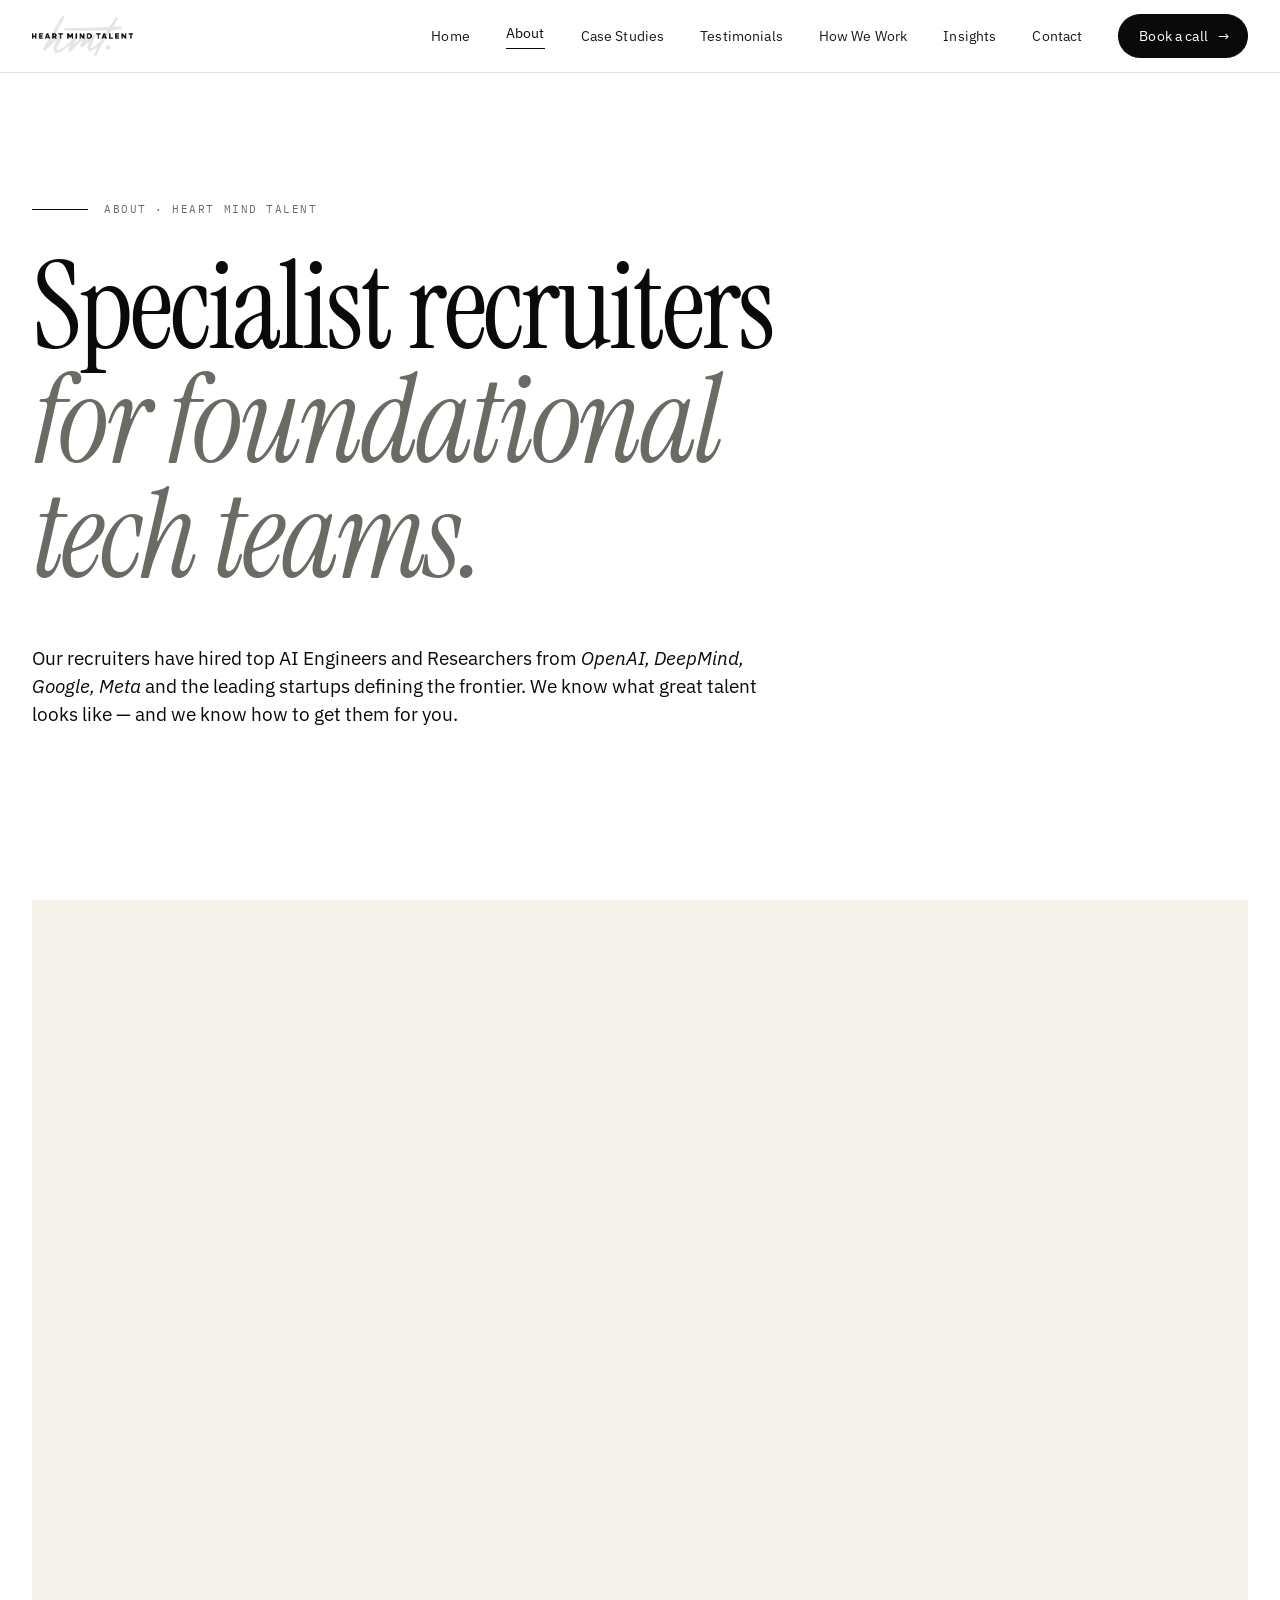
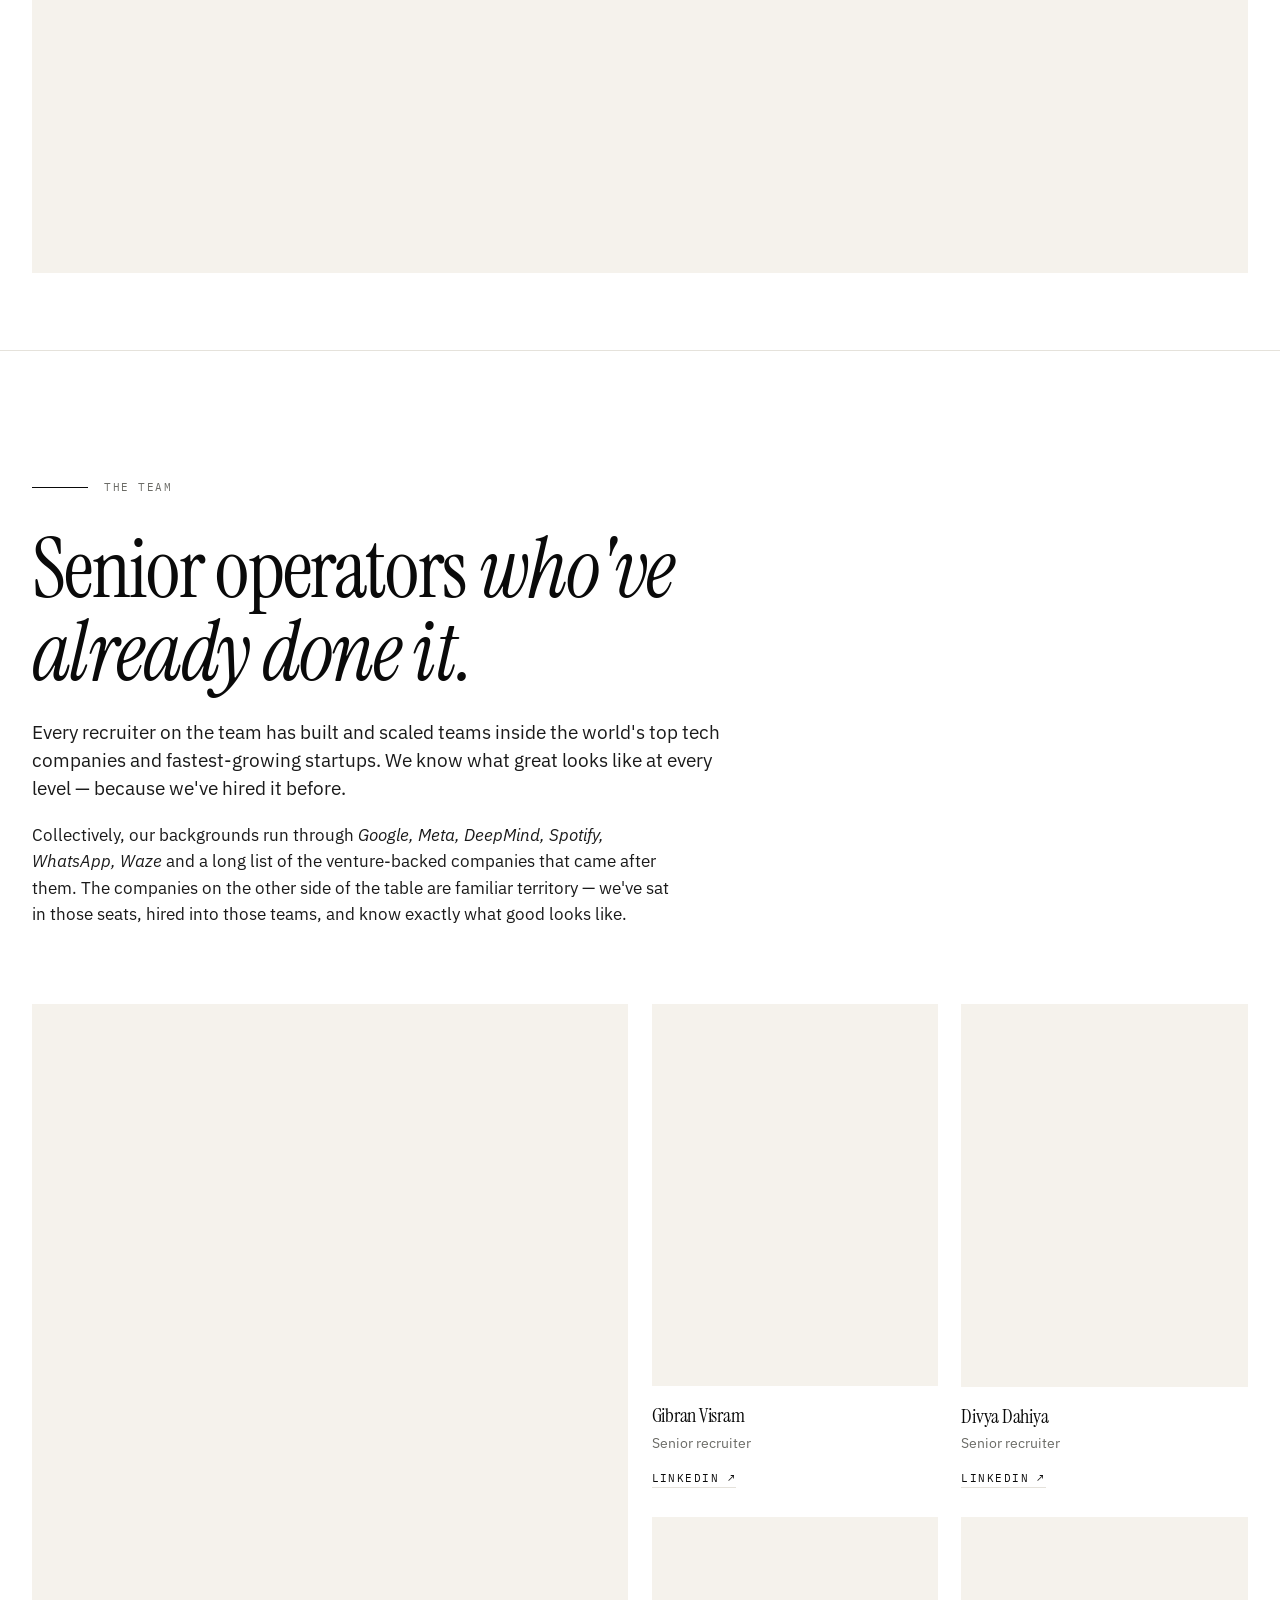
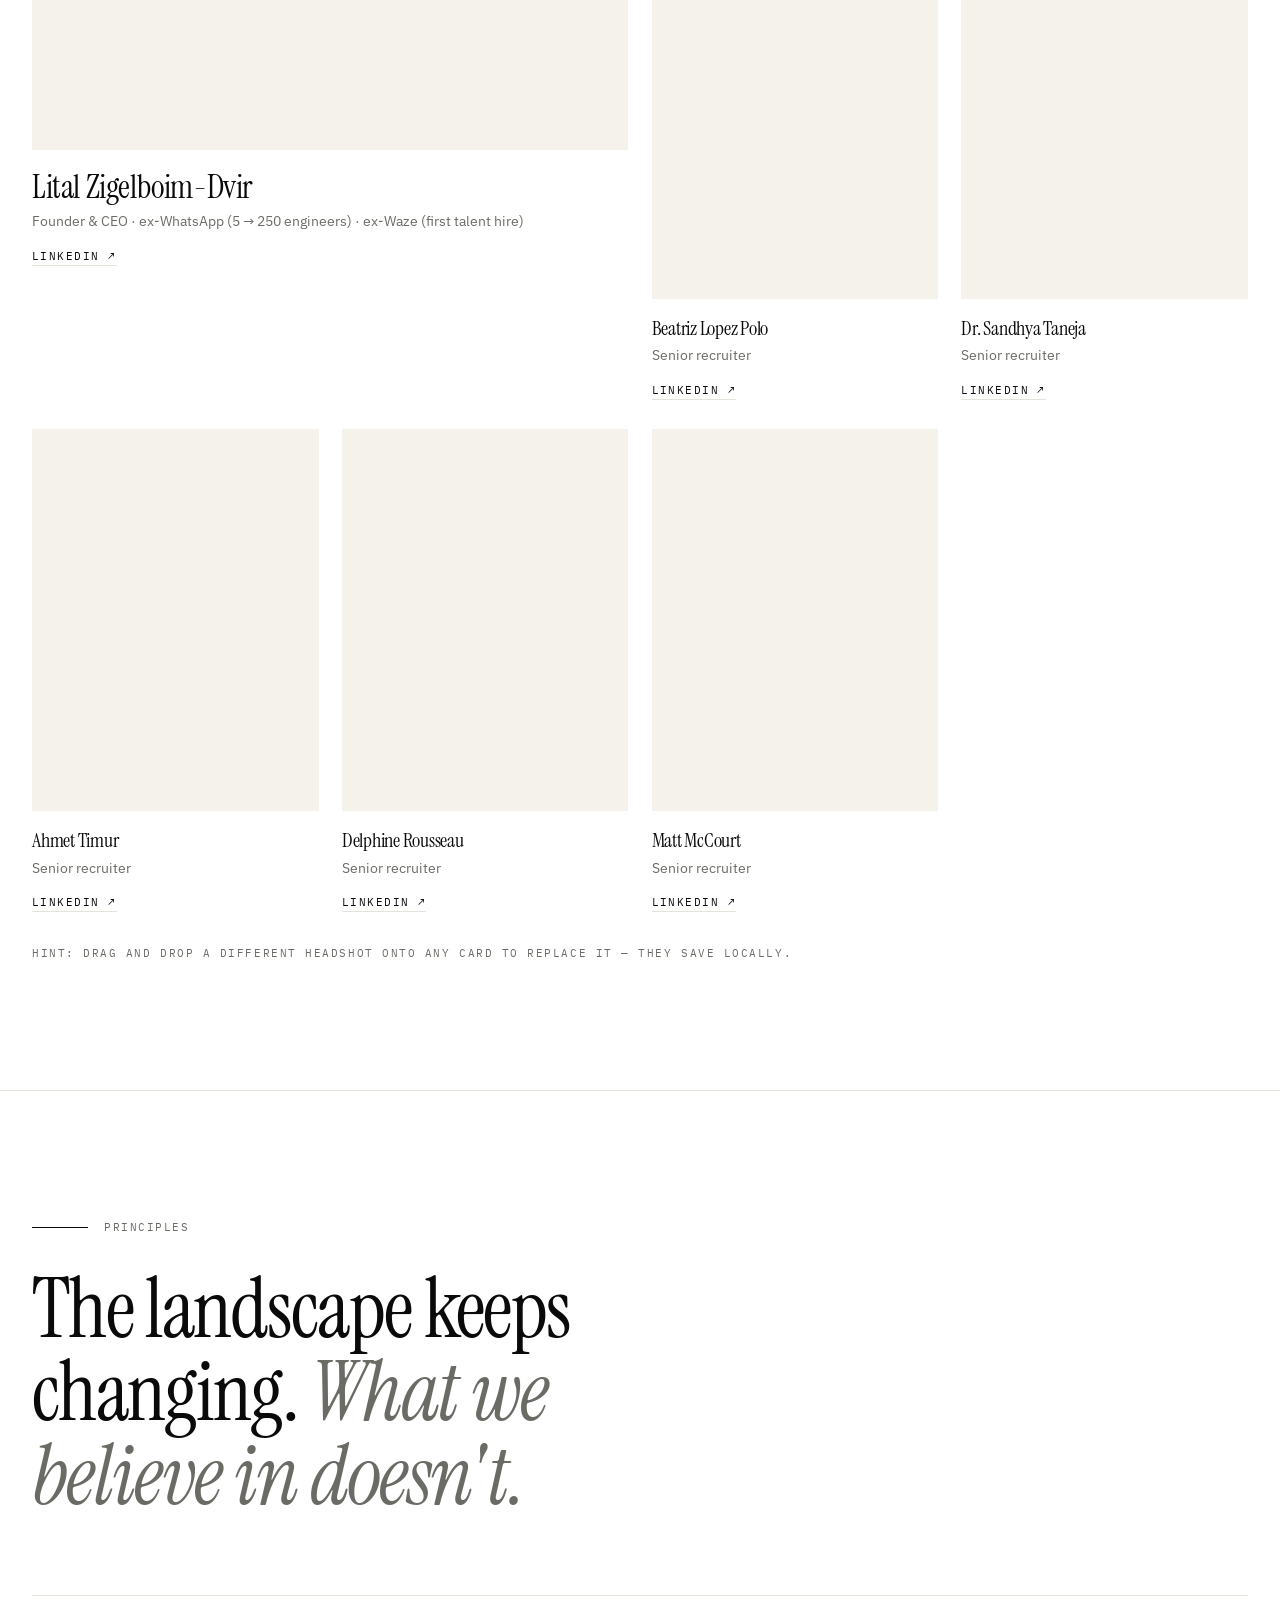
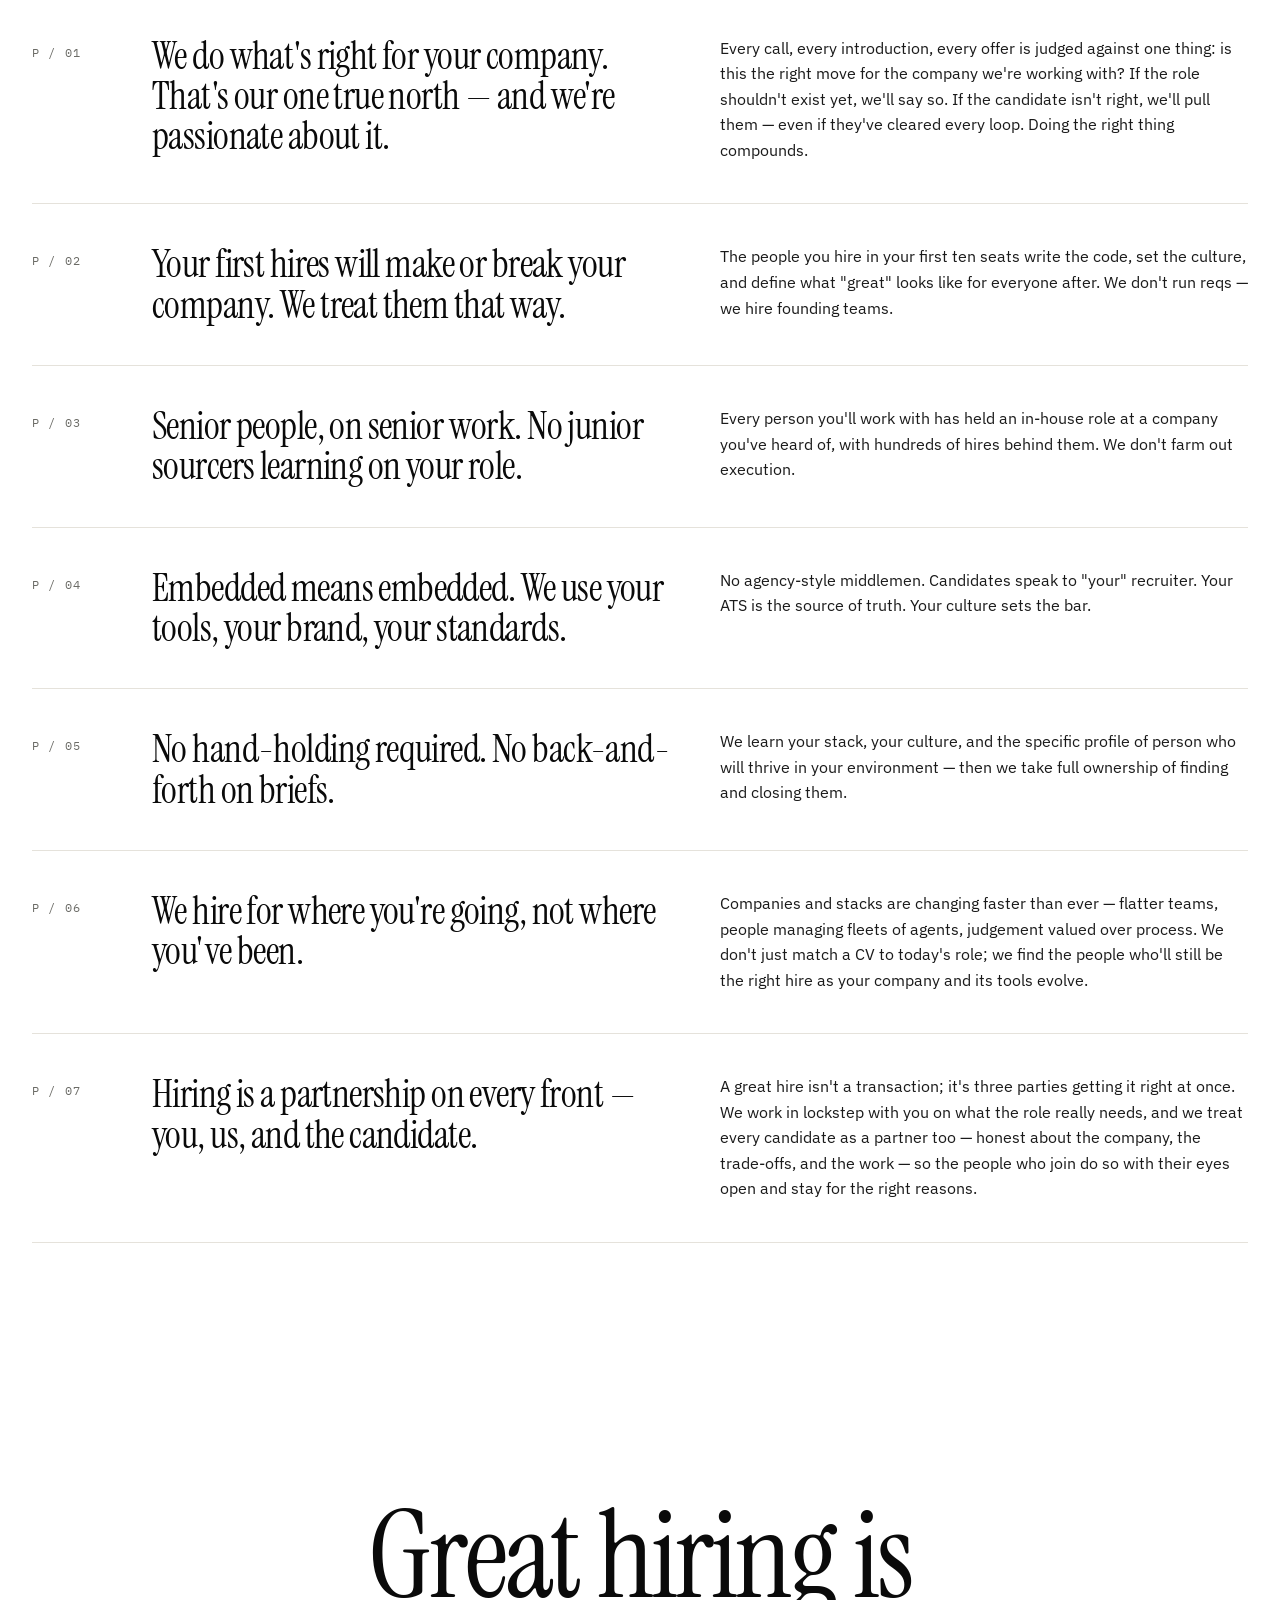
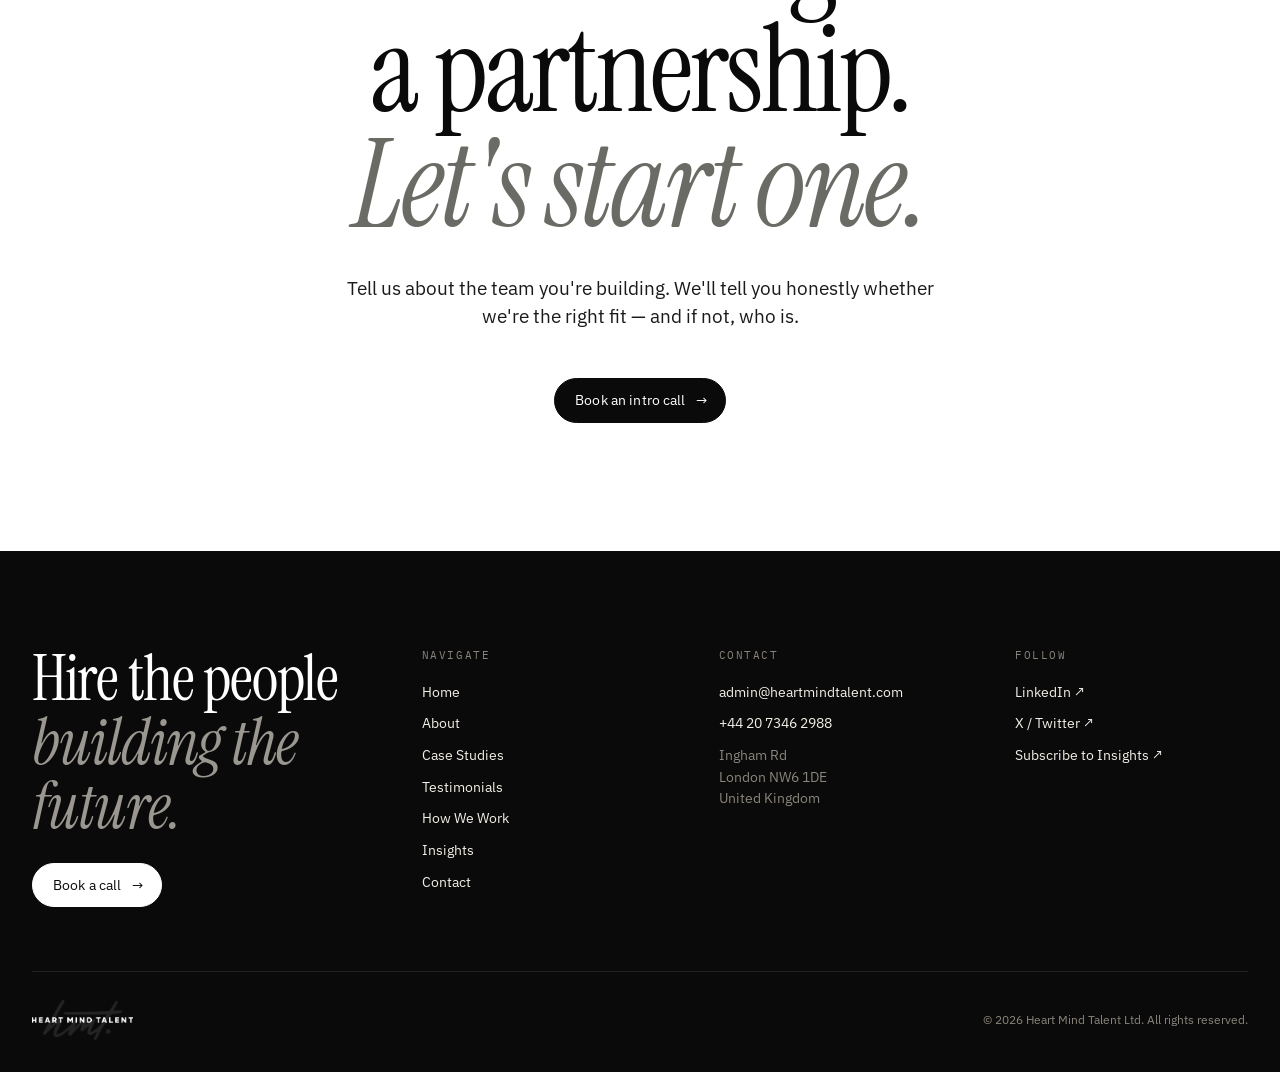
==== about.html @ a1f94ed2 "Add files via upload" ====
<!doctype html>
<html lang="en">
<head>
<meta charset="utf-8" />
<meta name="viewport" content="width=device-width,initial-scale=1" />
<title>About — Heart Mind Talent</title>
<meta name="description" content="Specialist recruiters for foundational tech teams. Led by Lital Zigelboim-Dvir — formerly WhatsApp and Waze." />
<link rel="preconnect" href="https://fonts.googleapis.com">
<link rel="preconnect" href="https://fonts.gstatic.com" crossorigin>
<link href="https://fonts.googleapis.com/css2?family=Instrument+Serif:ital@0;1&family=IBM+Plex+Sans:wght@300;400;500;600&family=IBM+Plex+Mono:wght@400;500&display=swap" rel="stylesheet">
<link rel="stylesheet" href="assets/styles.css" />
<link rel="icon" type="image/jpeg" href="assets/favicon.jpeg" />
<style>
  /* Team grid */
  .team-grid {
    display: grid;
    grid-template-columns: repeat(4, 1fr);
    gap: clamp(20px, 2.2vw, 36px) clamp(18px, 1.8vw, 28px);
  }
  @media (max-width: 980px) { .team-grid { grid-template-columns: repeat(3, 1fr); } }
  @media (max-width: 720px) { .team-grid { grid-template-columns: repeat(2, 1fr); } }

  .team-card { display: flex; flex-direction: column; }
  .team-card .slot {
    aspect-ratio: 3/4;
    width: 100%;
    background: var(--paper);
  }
  .team-card .slot image-slot {
    width: 100%;
    height: 100%;
    display: block;
  }
  .team-card .name {
    font-family: var(--serif);
    font-size: clamp(20px, 1.6vw, 24px);
    line-height: 1.15;
    letter-spacing: -0.012em;
    margin-top: 18px;
  }
  .team-card .role {
    font-size: 13.5px;
    color: var(--muted);
    margin-top: 6px;
    line-height: 1.45;
  }
  .team-card .li {
    margin-top: 10px;
  }
  .team-card .li a {
    font-family: var(--mono);
    font-size: 10.5px;
    letter-spacing: .14em;
    text-transform: uppercase;
    color: var(--ink);
    border-bottom: 1px solid var(--line);
    padding-bottom: 2px;
    transition: border-color .2s;
  }
  .team-card .li a:hover { border-color: var(--ink); }

  /* Founder card variant — spans 2 cols */
  .team-card--founder {
    grid-column: span 2;
    grid-row: span 2;
  }
  .team-card--founder .slot { aspect-ratio: 4/5; }
  .team-card--founder .name {
    font-size: clamp(28px, 2.6vw, 40px);
  }
  @media (max-width: 720px) {
    .team-card--founder { grid-column: span 2; grid-row: auto; }
    .team-card--founder .slot { aspect-ratio: 3/4; }
  }
</style>
</head>
<body>

<div data-header></div>

<main>

  <!-- PAGE HEADER -->
  <section class="section" style="padding-bottom: clamp(48px, 6vw, 80px);">
    <div class="wrap">
      <div class="kicker-row reveal">
        <span class="line"></span>
        <span class="eyebrow">About · Heart Mind Talent</span>
      </div>
      <h1 class="display reveal" style="max-width: 18ch;">
        Specialist recruiters <em>for foundational tech teams.</em>
      </h1>
      <p class="lede reveal" style="margin-top: clamp(32px, 4vw, 56px); max-width: 70ch; color: var(--ink);">
        Our recruiters have hired top AI Engineers and Researchers from <em style="font-style: italic;">OpenAI, DeepMind, Google, Meta</em> and the leading startups defining the frontier. We know what great talent looks like — and we know how to get them for you.
      </p>
    </div>
  </section>

  <!-- BIG TEAM IMAGE -->
  <section class="section-tight">
    <div class="wrap">
      <div class="reveal" style="aspect-ratio: 5/4; background: var(--paper);">
        <image-slot
          id="about-hero"
          shape="rect"
          placeholder="Drag a team photo here (or keep the current one)"
          fit="cover"
          style="width:100%;height:100%;display:block;"
          src="assets/photos/about-hero.jpg"
        ></image-slot>
      </div>
    </div>
  </section>

  <!-- THE TEAM GRID -->
  <section class="section divider">
    <div class="wrap">
      <div class="kicker-row reveal">
        <span class="line"></span>
        <span class="eyebrow">The team</span>
      </div>
      <h2 class="h-xl reveal" style="max-width: 18ch;">
        Senior operators <em>who've already done it.</em>
      </h2>
      <p class="lede reveal" style="margin-top: 24px; max-width: 64ch;">
        Every recruiter on the team has built and scaled teams inside the world's top tech companies and fastest-growing startups. We know what great looks like at every level — because we've hired it before.
      </p>
      <p class="reveal" style="margin-top: 20px; max-width: 64ch; font-size: 17px; line-height: 1.55; color: var(--ink-2);">
        Collectively, our backgrounds run through <em style="font-style: italic;">Google, Meta, DeepMind, Spotify, WhatsApp, Waze</em> and a long list of the venture-backed companies that came after them. The companies on the other side of the table are familiar territory — we've sat in those seats, hired into those teams, and know exactly what good looks like.
      </p>

      <div class="team-grid reveal" style="margin-top: clamp(48px, 6vw, 80px);">

        <!-- Founder, spans 2x2 -->
        <div class="team-card team-card--founder">
          <div class="slot">
            <image-slot
              id="t-lital"
              shape="rect"
              placeholder="Drop Lital's portrait"
              fit="cover"
              src="assets/photos/lital.jpg"
            ></image-slot>
          </div>
          <div class="name">Lital Zigelboim-Dvir</div>
          <div class="role">Founder &amp; CEO · ex-WhatsApp (5 → 250 engineers) · ex-Waze (first talent hire)</div>
          <div class="li"><a href="https://www.linkedin.com/in/lital-zigelboim-dvir-4a80ab5/" target="_blank" rel="noopener">LinkedIn ↗</a></div>
        </div>

        <div class="team-card">
          <div class="slot"><image-slot id="t-gibran" shape="rect" placeholder="Drop Gibran's portrait" fit="cover" src="assets/photos/gibran.jpg"></image-slot></div>
          <div class="name">Gibran Visram</div>
          <div class="role">Senior recruiter</div>
          <div class="li"><a href="https://www.linkedin.com/in/gibran-visram/" target="_blank" rel="noopener">LinkedIn ↗</a></div>
        </div>

        <div class="team-card">
          <div class="slot"><image-slot id="t-divya" shape="rect" placeholder="Drop Divya's portrait" fit="cover" src="assets/photos/divya.jpg"></image-slot></div>
          <div class="name">Divya Dahiya</div>
          <div class="role">Senior recruiter</div>
          <div class="li"><a href="https://www.linkedin.com/in/divya-dahiya-61b0b153/" target="_blank" rel="noopener">LinkedIn ↗</a></div>
        </div>

        <div class="team-card">
          <div class="slot"><image-slot id="t-beatriz" shape="rect" placeholder="Drop Beatriz's portrait" fit="cover" src="assets/photos/beatriz.jpg"></image-slot></div>
          <div class="name">Beatriz Lopez Polo</div>
          <div class="role">Senior recruiter</div>
          <div class="li"><a href="https://www.linkedin.com/in/beatrizlpolo/" target="_blank" rel="noopener">LinkedIn ↗</a></div>
        </div>

        <div class="team-card">
          <div class="slot"><image-slot id="t-sandhya" shape="rect" placeholder="Drop Sandhya's portrait" fit="cover" src="assets/photos/sandhya.jpg"></image-slot></div>
          <div class="name">Dr. Sandhya Taneja</div>
          <div class="role">Senior recruiter</div>
          <div class="li"><a href="https://www.linkedin.com/in/dr-sandhya-taneja-7b751755/" target="_blank" rel="noopener">LinkedIn ↗</a></div>
        </div>

        <div class="team-card">
          <div class="slot"><image-slot id="t-ahmet" shape="rect" placeholder="Drop Ahmet's portrait" fit="cover" src="assets/photos/ahmet.jpg"></image-slot></div>
          <div class="name">Ahmet Timur</div>
          <div class="role">Senior recruiter</div>
          <div class="li"><a href="https://www.linkedin.com/in/ahmet-timur/" target="_blank" rel="noopener">LinkedIn ↗</a></div>
        </div>

        <div class="team-card">
          <div class="slot"><image-slot id="t-delphine" shape="rect" placeholder="Drop Delphine's portrait" fit="cover" src="assets/photos/delphine.jpg"></image-slot></div>
          <div class="name">Delphine Rousseau</div>
          <div class="role">Senior recruiter</div>
          <div class="li"><a href="https://www.linkedin.com/in/delphinerousseau/" target="_blank" rel="noopener">LinkedIn ↗</a></div>
        </div>

        <div class="team-card">
          <div class="slot"><image-slot id="t-matt" shape="rect" placeholder="Drop Matt's portrait" fit="cover" src="assets/photos/matt.jpg"></image-slot></div>
          <div class="name">Matt McCourt</div>
          <div class="role">Senior recruiter</div>
          <div class="li"><a href="https://www.linkedin.com/in/mark-mccourt-20232968/" target="_blank" rel="noopener">LinkedIn ↗</a></div>
        </div>

      </div>

      <div class="mono reveal" style="font-size:11px;letter-spacing:.14em;text-transform:uppercase;color:var(--muted);margin-top:32px;">
        Hint: drag and drop a different headshot onto any card to replace it — they save locally.
      </div>
    </div>
  </section>

  <!-- PRINCIPLES -->
  <section class="section divider">
    <div class="wrap">
      <div class="kicker-row reveal">
        <span class="line"></span>
        <span class="eyebrow">Principles</span>
      </div>
      <h2 class="h-xl reveal" style="max-width: 18ch;">
        The landscape keeps changing. <em style="color: var(--muted);">What we believe in doesn't.</em>
      </h2>

      <div style="margin-top: clamp(48px, 6vw, 96px);">
        <div class="step reveal">
          <div class="step__num">P / 01</div>
          <div class="step__title">We do what's right for your company. That's our one true north — and we're passionate about it.</div>
          <div class="step__body">Every call, every introduction, every offer is judged against one thing: is this the right move for the company we're working with? If the role shouldn't exist yet, we'll say so. If the candidate isn't right, we'll pull them — even if they've cleared every loop. Doing the right thing compounds.</div>
        </div>
        <div class="step reveal">
          <div class="step__num">P / 02</div>
          <div class="step__title">Your first hires will make or break your company. We treat them that way.</div>
          <div class="step__body">The people you hire in your first ten seats write the code, set the culture, and define what "great" looks like for everyone after. We don't run reqs — we hire founding teams.</div>
        </div>
        <div class="step reveal">
          <div class="step__num">P / 03</div>
          <div class="step__title">Senior people, on senior work. No junior sourcers learning on your role.</div>
          <div class="step__body">Every person you'll work with has held an in-house role at a company you've heard of, with hundreds of hires behind them. We don't farm out execution.</div>
        </div>
        <div class="step reveal">
          <div class="step__num">P / 04</div>
          <div class="step__title">Embedded means embedded. We use your tools, your brand, your standards.</div>
          <div class="step__body">No agency-style middlemen. Candidates speak to "your" recruiter. Your ATS is the source of truth. Your culture sets the bar.</div>
        </div>
        <div class="step reveal">
          <div class="step__num">P / 05</div>
          <div class="step__title">No hand-holding required. No back-and-forth on briefs.</div>
          <div class="step__body">We learn your stack, your culture, and the specific profile of person who will thrive in your environment — then we take full ownership of finding and closing them.</div>
        </div>
        <div class="step reveal">
          <div class="step__num">P / 06</div>
          <div class="step__title">We hire for where you're going, not where you've been.</div>
          <div class="step__body">Companies and stacks are changing faster than ever — flatter teams, people managing fleets of agents, judgement valued over process. We don't just match a CV to today's role; we find the people who'll still be the right hire as your company and its tools evolve.</div>
        </div>
        <div class="step reveal">
          <div class="step__num">P / 07</div>
          <div class="step__title">Hiring is a partnership on every front — you, us, and the candidate.</div>
          <div class="step__body">A great hire isn't a transaction; it's three parties getting it right at once. We work in lockstep with you on what the role really needs, and we treat every candidate as a partner too — honest about the company, the trade-offs, and the work — so the people who join do so with their eyes open and stay for the right reasons.</div>
        </div>
      </div>
    </div>
  </section>

  <!-- CTA -->
  <section class="section">
    <div class="wrap reveal" style="text-align: center;">
      <h2 class="display" style="max-width: 18ch; margin: 0 auto;">
        Great hiring is a partnership. <em>Let's start one.</em>
      </h2>
      <p class="lede" style="margin: 32px auto 0; max-width: 56ch;">
        Tell us about the team you're building. We'll tell you honestly whether we're the right fit — and if not, who is.
      </p>
      <div style="margin-top: 48px; display:flex; gap: 16px; justify-content: center; flex-wrap: wrap;">
        <a href="contact.html#book" class="cta">Book an intro call <span class="cta__arrow">→</span></a>
      </div>
    </div>
  </section>

</main>

<div data-footer></div>
<script src="assets/image-slot.js"></script>
<script src="assets/partials.js"></script>
</body>
</html>
---- assets/styles.css ----
/* Heart Mind Talent — global styles */

:root {
  --ink: #0a0a0a;
  --ink-2: #1a1a1a;
  --muted: #6b6b66;
  --muted-2: #9a9a93;
  --line: #e5e2db;
  --line-soft: #efece6;
  --paper: #f5f2ec;
  --paper-2: #eeeae1;
  --bg: #ffffff;
  --accent: #0a0a0a;
  --serif: "Instrument Serif", "Times New Roman", Georgia, serif;
  --sans: "IBM Plex Sans", -apple-system, BlinkMacSystemFont, "Helvetica Neue", Helvetica, Arial, sans-serif;
  --mono: "IBM Plex Mono", ui-monospace, "SF Mono", Menlo, monospace;
}

* { box-sizing: border-box; }

html, body {
  margin: 0;
  padding: 0;
  background: var(--bg);
  color: var(--ink);
  font-family: var(--sans);
  font-size: 16px;
  line-height: 1.55;
  -webkit-font-smoothing: antialiased;
  -moz-osx-font-smoothing: grayscale;
  text-rendering: optimizeLegibility;
}

img { display: block; max-width: 100%; height: auto; }
a { color: inherit; text-decoration: none; }
button { font-family: inherit; cursor: pointer; }

/* Type scale */
.eyebrow {
  font-family: var(--mono);
  font-size: 11px;
  font-weight: 400;
  letter-spacing: 0.14em;
  text-transform: uppercase;
  color: var(--muted);
}

.eyebrow .dot {
  display: inline-block;
  width: 5px;
  height: 5px;
  background: var(--ink);
  border-radius: 50%;
  vertical-align: middle;
  margin: -3px 10px 0 0;
}

h1, h2, h3, h4 {
  font-family: var(--serif);
  font-weight: 400;
  letter-spacing: -0.015em;
  margin: 0;
  text-wrap: balance;
}

.display {
  font-family: var(--serif);
  font-size: clamp(56px, 9.5vw, 168px);
  line-height: 0.94;
  letter-spacing: -0.025em;
  font-weight: 400;
}
.display em { font-style: italic; color: var(--muted); }

.h-xl { font-size: clamp(44px, 6.5vw, 96px); line-height: 1.0; letter-spacing: -0.02em; }
.h-lg { font-size: clamp(36px, 4.6vw, 64px); line-height: 1.05; letter-spacing: -0.018em; }
.h-md { font-size: clamp(28px, 3.2vw, 44px); line-height: 1.1; letter-spacing: -0.015em; }
.h-sm { font-size: clamp(22px, 2.2vw, 30px); line-height: 1.2; letter-spacing: -0.01em; }

.lede {
  font-family: var(--sans);
  font-size: clamp(18px, 1.5vw, 22px);
  line-height: 1.45;
  color: var(--ink-2);
  max-width: 62ch;
  text-wrap: pretty;
}

p { text-wrap: pretty; }

/* Layout */
.wrap {
  max-width: 1440px;
  margin: 0 auto;
  padding: 0 32px;
}
@media (max-width: 720px) {
  .wrap { padding: 0 20px; }
}

.section { padding: clamp(72px, 10vw, 160px) 0; }
.section-tight { padding: clamp(48px, 6vw, 96px) 0; }

.divider { border-top: 1px solid var(--line); }

/* Header */
.site-header {
  position: sticky;
  top: 0;
  z-index: 50;
  background: rgba(255,255,255,0.85);
  backdrop-filter: saturate(150%) blur(12px);
  -webkit-backdrop-filter: saturate(150%) blur(12px);
  border-bottom: 1px solid var(--line);
}
.site-header__inner {
  display: flex;
  align-items: center;
  justify-content: space-between;
  height: 72px;
}
.logo {
  display: inline-flex;
  align-items: baseline;
  gap: 6px;
  font-family: var(--sans);
  font-weight: 500;
  letter-spacing: 0.12em;
  font-size: 13px;
  text-transform: uppercase;
  color: var(--ink);
}
.logo .dot {
  display: inline-block;
  width: 5px; height: 5px;
  background: var(--ink);
  border-radius: 50%;
  transform: translateY(-2px);
}
.logo .script {
  font-family: var(--serif);
  font-style: italic;
  font-weight: 400;
  font-size: 22px;
  letter-spacing: -0.02em;
  text-transform: lowercase;
  color: var(--ink);
  margin-left: 4px;
  line-height: 1;
}

.nav { display: flex; align-items: center; gap: 36px; }
.nav a {
  font-size: 13.5px;
  color: var(--ink-2);
  letter-spacing: 0.01em;
  white-space: nowrap;
  transition: color .2s;
}
.nav a:hover { color: var(--muted); }
.nav a.active { color: var(--ink); border-bottom: 1px solid var(--ink); padding-bottom: 4px; }
.nav a.cta { color: #fff; border-bottom: none; }
.nav a.cta:hover { color: #fff; }

.cta {
  display: inline-flex;
  align-items: center;
  gap: 10px;
  padding: 11px 18px 11px 20px;
  background: var(--ink);
  color: #fff;
  border-radius: 999px;
  font-size: 13.5px;
  letter-spacing: 0.01em;
  border: 1px solid var(--ink);
  transition: background .2s, transform .2s;
}
.cta:hover { background: #2a2a2a; transform: translateY(-1px); }
.cta__arrow { display: inline-block; transition: transform .2s; }
.cta:hover .cta__arrow { transform: translate(3px, 0); }

.cta-ghost {
  display: inline-flex; align-items: center; gap: 10px;
  padding: 11px 18px;
  border: 1px solid var(--ink);
  border-radius: 999px;
  font-size: 13.5px;
  background: transparent;
  color: var(--ink);
  transition: background .2s, color .2s;
}
.cta-ghost:hover { background: var(--ink); color: #fff; }

.nav-toggle { display: none; }

@media (max-width: 1040px) {
  .nav a:not(.cta):not(.cta-ghost) { display: none; }
  .nav { gap: 12px; }
}

/* Footer */
.site-footer {
  background: var(--ink);
  color: #ddd9cf;
  padding: 96px 0 32px;
}
.site-footer a { color: #f2efe7; }
.site-footer a:hover { color: #fff; }
.site-footer__top {
  display: grid;
  grid-template-columns: 1.4fr 1fr 1fr 1fr;
  gap: 64px;
  padding-bottom: 64px;
  border-bottom: 1px solid #222;
}
.site-footer__big {
  font-family: var(--serif);
  font-size: clamp(40px, 5vw, 72px);
  line-height: 1.0;
  color: #fff;
  letter-spacing: -0.02em;
  margin-bottom: 24px;
}
.site-footer__big em { font-style: italic; color: #9a9690; }
.footer-col h5 {
  font-family: var(--mono);
  text-transform: uppercase;
  font-size: 11px;
  letter-spacing: 0.14em;
  color: #8a857b;
  font-weight: 400;
  margin: 0 0 18px;
}
.footer-col ul { list-style: none; padding: 0; margin: 0; }
.footer-col li { margin-bottom: 10px; font-size: 14px; }
.site-footer__bottom {
  display: flex;
  justify-content: space-between;
  align-items: center;
  padding-top: 28px;
  font-size: 12px;
  color: #8a857b;
}
.site-footer__bottom .logo, .site-footer__bottom .logo .script { color: #fff; }

@media (max-width: 900px) {
  .site-footer__top { grid-template-columns: 1fr 1fr; gap: 40px; }
}
@media (max-width: 560px) {
  .site-footer__top { grid-template-columns: 1fr; }
  .site-footer__bottom { flex-direction: column; gap: 16px; align-items: flex-start; }
}

/* Common bits */
.kicker-row {
  display: flex;
  align-items: center;
  gap: 16px;
  margin-bottom: 32px;
}
.kicker-row .line {
  flex: 0 0 56px;
  height: 1px;
  background: var(--ink);
}

.two-col {
  display: grid;
  grid-template-columns: 1fr 1fr;
  gap: clamp(40px, 6vw, 96px);
  align-items: start;
}
@media (max-width: 820px) {
  .two-col { grid-template-columns: 1fr; gap: 40px; }
}

.stat {
  border-top: 1px solid var(--line);
  padding-top: 20px;
}
.stat__num {
  font-family: var(--serif);
  font-size: clamp(52px, 6vw, 88px);
  line-height: 1;
  letter-spacing: -0.025em;
}
.stat__num em { font-style: italic; color: var(--muted); }
.stat__label {
  font-size: 14px;
  color: var(--muted);
  margin-top: 12px;
  max-width: 32ch;
}

/* Photo treatments */
.photo {
  position: relative;
  overflow: hidden;
  background: var(--paper);
}
.photo img {
  width: 100%; height: 100%;
  object-fit: cover;
  display: block;
}
.photo--portrait { aspect-ratio: 3/4; }
.photo--landscape { aspect-ratio: 16/10; }
.photo--square { aspect-ratio: 1/1; }
.photo--tall { aspect-ratio: 3/5; }

/* Mark / logo block */
.logo-link {
  display: inline-flex;
  align-items: center;
  line-height: 0;
}
.logo-img {
  height: 40px;
  width: auto;
  display: block;
}
.logo-img--inverted {
  filter: invert(1) brightness(1.6);
}
.logo-img--xl { height: 56px; }
.logo-img--xxl { height: 80px; }

/* Square script mark — white background drops out via blend mode */
.hmt-mark {
  width: 88px;
  height: 88px;
  display: block;
  mix-blend-mode: multiply;
}
.hmt-mark--sm { width: 56px; height: 56px; }
.hmt-mark--lg { width: 120px; height: 120px; }

.markblock {
  display: inline-flex;
  flex-direction: column;
  align-items: center;
  line-height: 1;
}
.markblock__top {
  font-family: var(--sans);
  font-weight: 500;
  letter-spacing: 0.22em;
  font-size: 11px;
  text-transform: uppercase;
}
.markblock__script {
  font-family: var(--serif);
  font-style: italic;
  font-size: 28px;
  margin-top: 2px;
  letter-spacing: -0.02em;
}

/* Inline link with arrow */
.ilink {
  display: inline-flex;
  align-items: center;
  gap: 8px;
  font-size: 14px;
  color: var(--ink);
  border-bottom: 1px solid var(--ink);
  padding-bottom: 3px;
  transition: gap .2s;
}
.ilink:hover { gap: 14px; }

.scroll-hint {
  font-family: var(--mono);
  font-size: 10.5px;
  letter-spacing: 0.18em;
  text-transform: uppercase;
  color: var(--muted);
}

/* Marquee (logos) */
.marquee {
  overflow: hidden;
  position: relative;
}
.marquee__track {
  display: flex;
  gap: 80px;
  white-space: nowrap;
  animation: marquee 50s linear infinite;
  width: max-content;
}
.marquee__item {
  font-family: var(--serif);
  font-style: italic;
  font-size: clamp(40px, 5vw, 72px);
  color: var(--muted);
  letter-spacing: -0.02em;
}
.marquee__item .sep {
  font-family: var(--sans);
  font-style: normal;
  margin-left: 80px;
  color: var(--muted-2);
}
@keyframes marquee {
  0% { transform: translateX(0); }
  100% { transform: translateX(-50%); }
}

/* Cards (case studies preview) */
.case-card {
  display: block;
  padding: 32px 0 36px;
  border-top: 1px solid var(--line);
  transition: padding .25s;
  position: relative;
}
.case-card:hover { padding-left: 12px; }
.case-card__row {
  display: grid;
  grid-template-columns: 80px 1fr 1fr auto;
  gap: 40px;
  align-items: baseline;
}
.case-card__num {
  font-family: var(--mono);
  font-size: 12px;
  color: var(--muted);
  letter-spacing: 0.08em;
}
.case-card__name {
  font-family: var(--serif);
  font-size: clamp(28px, 3vw, 44px);
  line-height: 1.05;
  letter-spacing: -0.015em;
}
.case-card__name em { font-style: italic; color: var(--muted); }
.case-card__meta {
  font-size: 14px;
  color: var(--muted);
  line-height: 1.5;
}
.case-card__arrow {
  font-family: var(--serif);
  font-size: 32px;
  color: var(--ink);
  transition: transform .25s;
}
.case-card:hover .case-card__arrow { transform: translate(8px, -2px) rotate(-15deg); }
@media (max-width: 820px) {
  .case-card__row { grid-template-columns: 50px 1fr auto; }
  .case-card__meta { display: none; }
}

/* VC grid (homepage VC partners) */
.vc-grid {
  display: grid;
  grid-template-columns: repeat(4, 1fr);
}
.vc-cell {
  display: flex;
  flex-direction: column;
  justify-content: space-between;
  gap: 24px;
  min-height: clamp(140px, 14vw, 220px);
  padding: clamp(24px, 2.4vw, 36px) clamp(20px, 2vw, 32px);
  border-bottom: 1px solid var(--line);
  border-right: 1px solid var(--line);
  transition: background .2s ease;
}
.vc-cell:nth-child(3n) { border-right: 1px solid var(--line); }
.vc-cell:nth-child(4n) { border-right: none; }
.vc-cell:hover { background: rgba(10,10,10,0.03); }
.vc-name {
  font-family: var(--serif);
  font-size: clamp(26px, 2.8vw, 40px);
  line-height: 1.05;
  letter-spacing: -0.015em;
  color: var(--ink);
}
.vc-meta {
  font-family: var(--mono);
  font-size: 11px;
  letter-spacing: 0.14em;
  text-transform: uppercase;
  color: var(--muted);
}
@media (max-width: 820px) {
  .vc-grid { grid-template-columns: 1fr 1fr; }
  .vc-cell:nth-child(3n) { border-right: 1px solid var(--line); }
  .vc-cell:nth-child(4n) { border-right: none; }
  .vc-cell:nth-child(2n) { border-right: none; }
}
@media (max-width: 520px) {
  .vc-grid { grid-template-columns: 1fr; }
  .vc-cell { border-right: none !important; }
}

/* Geography / reach grid (homepage) */
.geo-grid {
  display: grid;
  grid-template-columns: repeat(3, 1fr);
  margin-top: clamp(56px, 7vw, 96px);
  border-top: 1px solid var(--ink);
}
.geo-cell {
  display: flex;
  flex-direction: column;
  gap: 18px;
  padding: clamp(28px, 3vw, 44px) clamp(20px, 2.2vw, 32px) clamp(32px, 3.4vw, 48px);
  border-right: 1px solid var(--line);
}
.geo-cell:last-child { border-right: none; }
.geo-cell__tag {
  font-family: var(--mono);
  font-size: 11px;
  letter-spacing: 0.14em;
  text-transform: uppercase;
  color: var(--muted);
}
.geo-cell__name {
  font-family: var(--serif);
  font-size: clamp(34px, 3.6vw, 56px);
  line-height: 1.0;
  letter-spacing: -0.018em;
  margin: 0;
}
.geo-cell__body {
  font-size: 15.5px;
  line-height: 1.65;
  color: var(--ink-2);
  margin: 0;
}
.geo-cell__meta {
  font-family: var(--mono);
  font-size: 10.5px;
  letter-spacing: 0.14em;
  text-transform: uppercase;
  color: var(--muted);
  margin-top: auto;
  padding-top: 12px;
  border-top: 1px solid var(--line);
}
@media (max-width: 900px) {
  .geo-grid { grid-template-columns: 1fr; }
  .geo-cell { border-right: none; border-bottom: 1px solid var(--line); }
  .geo-cell:last-child { border-bottom: none; }
}

/* How-we-work — Stage cards */
.stage-grid {
  display: grid;
  grid-template-columns: repeat(3, 1fr);
  gap: 0;
  margin-top: clamp(48px, 6vw, 96px);
  border-top: 1px solid var(--ink);
}
.stage-card {
  display: flex;
  flex-direction: column;
  gap: 20px;
  padding: clamp(28px, 3vw, 44px) clamp(20px, 2.2vw, 32px) clamp(36px, 4vw, 56px);
  border-right: 1px solid var(--line);
}
.stage-card:last-child { border-right: none; }
.stage-card__num {
  font-family: var(--mono);
  font-size: 11px;
  letter-spacing: 0.14em;
  text-transform: uppercase;
  color: var(--muted);
}
.stage-card__who h3 em { font-style: italic; color: var(--muted); }
.stage-card__body {
  font-size: 16px;
  line-height: 1.65;
  color: var(--ink-2);
  margin: 0;
}
.stage-card__list {
  list-style: none;
  padding: 0;
  margin: auto 0 0;
  font-family: var(--mono);
  font-size: 12px;
  letter-spacing: 0.06em;
  color: var(--muted);
}
.stage-card__list li {
  padding: 10px 0;
  border-top: 1px solid var(--line);
}
.stage-card__list li:last-child { border-bottom: 1px solid var(--line); }
@media (max-width: 900px) {
  .stage-grid { grid-template-columns: 1fr; }
  .stage-card { border-right: none; border-bottom: 1px solid var(--line); }
  .stage-card:last-child { border-bottom: none; }
}

/* How-we-work — Headline metric strip */
.metric-strip {
  display: grid;
  grid-template-columns: repeat(3, 1fr);
  gap: 0;
  margin-top: clamp(48px, 6vw, 80px);
  border-top: 1px solid var(--ink);
  border-bottom: 1px solid var(--ink);
}
.metric-strip__col {
  padding: clamp(24px, 2.6vw, 36px) clamp(20px, 2vw, 32px);
  border-right: 1px solid var(--line);
  display: flex;
  flex-direction: column;
  gap: 24px;
}
.metric-strip__col:last-child { border-right: none; }
.metric-strip__col--us {
  background: var(--ink);
  color: #fff;
}
.metric-strip__head {
  font-family: var(--mono);
  font-size: 11px;
  letter-spacing: 0.14em;
  text-transform: uppercase;
  color: var(--muted);
}
.metric-strip__col--us .metric-strip__head { color: var(--muted-2); }
.metric-strip__metrics {
  display: grid;
  grid-template-columns: 1fr 1fr;
  gap: 24px;
}
.metric-strip__metrics > div { display: flex; flex-direction: column; gap: 6px; }
.metric-strip__label {
  font-family: var(--mono);
  font-size: 10.5px;
  letter-spacing: 0.14em;
  text-transform: uppercase;
  color: var(--muted);
}
.metric-strip__col--us .metric-strip__label { color: var(--muted-2); }
.metric-strip__val {
  font-family: var(--serif);
  font-size: clamp(22px, 2.4vw, 34px);
  line-height: 1.05;
  letter-spacing: -0.012em;
}
.metric-strip__val--bad { color: var(--muted); font-style: italic; }
.metric-strip__val--meh { color: var(--muted); font-style: italic; }
.metric-strip__val--good { color: #fff; }
@media (max-width: 820px) {
  .metric-strip { grid-template-columns: 1fr; }
  .metric-strip__col { border-right: none; border-bottom: 1px solid var(--line); }
  .metric-strip__col:last-child { border-bottom: none; }
}

/* How-we-work — Detailed comparison columns */
.compare-grid {
  display: grid;
  grid-template-columns: repeat(3, 1fr);
  gap: 0;
  margin-top: clamp(48px, 6vw, 72px);
  border-top: 1px solid var(--line);
}
.compare-col {
  padding: clamp(28px, 3vw, 44px) clamp(20px, 2.2vw, 32px) clamp(36px, 4vw, 56px);
  border-right: 1px solid var(--line);
}
.compare-col:last-child { border-right: none; }
.compare-col__tag {
  font-size: 11px;
  letter-spacing: 0.14em;
  text-transform: uppercase;
  color: var(--muted);
  margin-bottom: 18px;
}
.compare-col__title {
  font-family: var(--serif);
  font-size: clamp(36px, 4vw, 56px);
  line-height: 1.0;
  letter-spacing: -0.018em;
  margin: 0;
}
.compare-col__title em { font-style: italic; color: var(--muted); }
.compare-col__sub {
  font-family: var(--mono);
  font-size: 11px;
  letter-spacing: 0.14em;
  text-transform: uppercase;
  color: var(--muted);
  margin: 12px 0 0;
}
.compare-col__h {
  font-family: var(--mono);
  font-size: 11px;
  font-weight: 400;
  letter-spacing: 0.14em;
  text-transform: uppercase;
  color: var(--ink);
  margin: 32px 0 10px;
}
.compare-col p {
  font-size: 15px;
  line-height: 1.65;
  color: var(--ink-2);
  margin: 0;
}
.compare-col--us {
  background: var(--ink);
  color: #fff;
}
.compare-col--us .compare-col__tag { color: var(--muted-2); }
.compare-col--us .compare-col__title { color: #fff; }
.compare-col--us .compare-col__title em { color: var(--muted-2); }
.compare-col--us .compare-col__sub { color: var(--muted-2); }
.compare-col--us .compare-col__h { color: #fff; }
.compare-col--us p { color: #d4d4cf; }
.compare-col--us strong { color: #fff; }
@media (max-width: 900px) {
  .compare-grid { grid-template-columns: 1fr; }
  .compare-col { border-right: none; border-bottom: 1px solid var(--line); }
  .compare-col:last-child { border-bottom: none; }
}

/* Quote */
.pullquote {
  font-family: var(--serif);
  font-size: clamp(28px, 3.6vw, 52px);
  line-height: 1.15;
  letter-spacing: -0.018em;
  font-weight: 400;
}
.pullquote em { font-style: italic; color: var(--muted); }
.pullquote::before { content: "“"; color: var(--muted); margin-right: 4px; }
.pullquote::after { content: "”"; color: var(--muted); margin-left: 2px; }

.cite {
  font-family: var(--mono);
  font-size: 11px;
  letter-spacing: 0.14em;
  text-transform: uppercase;
  color: var(--muted);
  margin-top: 28px;
}

/* Process / how-we-work step */
.step {
  display: grid;
  grid-template-columns: 80px 1fr 1fr;
  gap: 40px;
  padding: 40px 0;
  border-top: 1px solid var(--line);
}
.step:last-child { border-bottom: 1px solid var(--line); }
.step__num {
  font-family: var(--mono);
  font-size: 12px;
  color: var(--muted);
  letter-spacing: 0.1em;
  padding-top: 8px;
}
.step__title {
  font-family: var(--serif);
  font-size: clamp(28px, 3vw, 42px);
  line-height: 1.05;
  letter-spacing: -0.015em;
}
.step__body { color: var(--ink-2); font-size: 15.5px; line-height: 1.65; }
@media (max-width: 820px) {
  .step { grid-template-columns: 1fr; gap: 16px; padding: 32px 0; }
}

/* Forms */
.form-row { display: grid; grid-template-columns: 1fr 1fr; gap: 24px; }
@media (max-width: 720px) { .form-row { grid-template-columns: 1fr; } }
.field { display: flex; flex-direction: column; gap: 8px; }
.field label {
  font-family: var(--mono);
  font-size: 11px;
  letter-spacing: 0.14em;
  text-transform: uppercase;
  color: var(--muted);
}
.field input, .field textarea, .field select {
  font: inherit;
  background: transparent;
  border: none;
  border-bottom: 1px solid var(--line);
  padding: 8px 0 12px;
  color: var(--ink);
  outline: none;
  font-size: 16px;
  transition: border-color .2s;
}
.field input:focus, .field textarea:focus, .field select:focus { border-color: var(--ink); }
.field textarea { min-height: 120px; resize: vertical; }

/* Utility */
.center { text-align: center; }
.muted { color: var(--muted); }
.mono { font-family: var(--mono); }
.italic { font-style: italic; }

/* Animations */
@media (prefers-reduced-motion: no-preference) {
  .reveal { opacity: 0; transform: translateY(20px); transition: opacity .9s ease, transform .9s ease; }
  .reveal.in { opacity: 1; transform: none; }
}
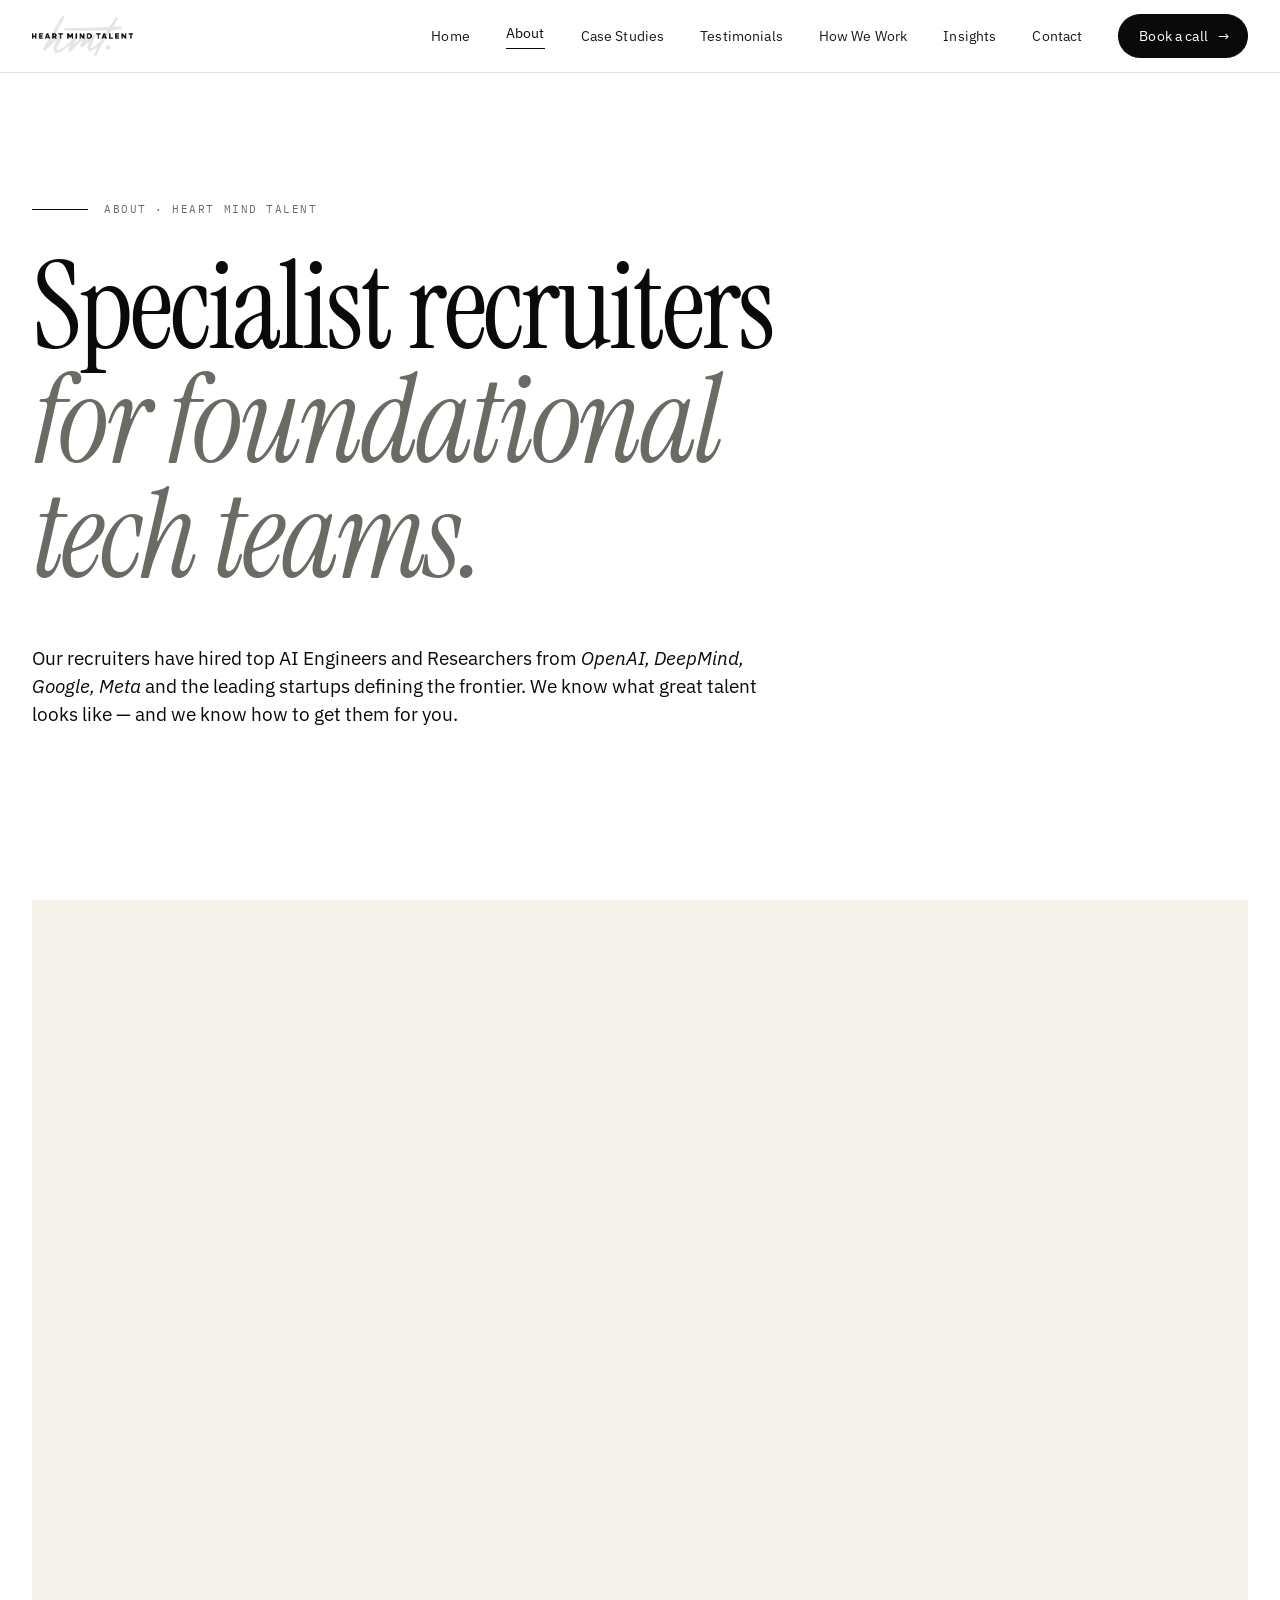
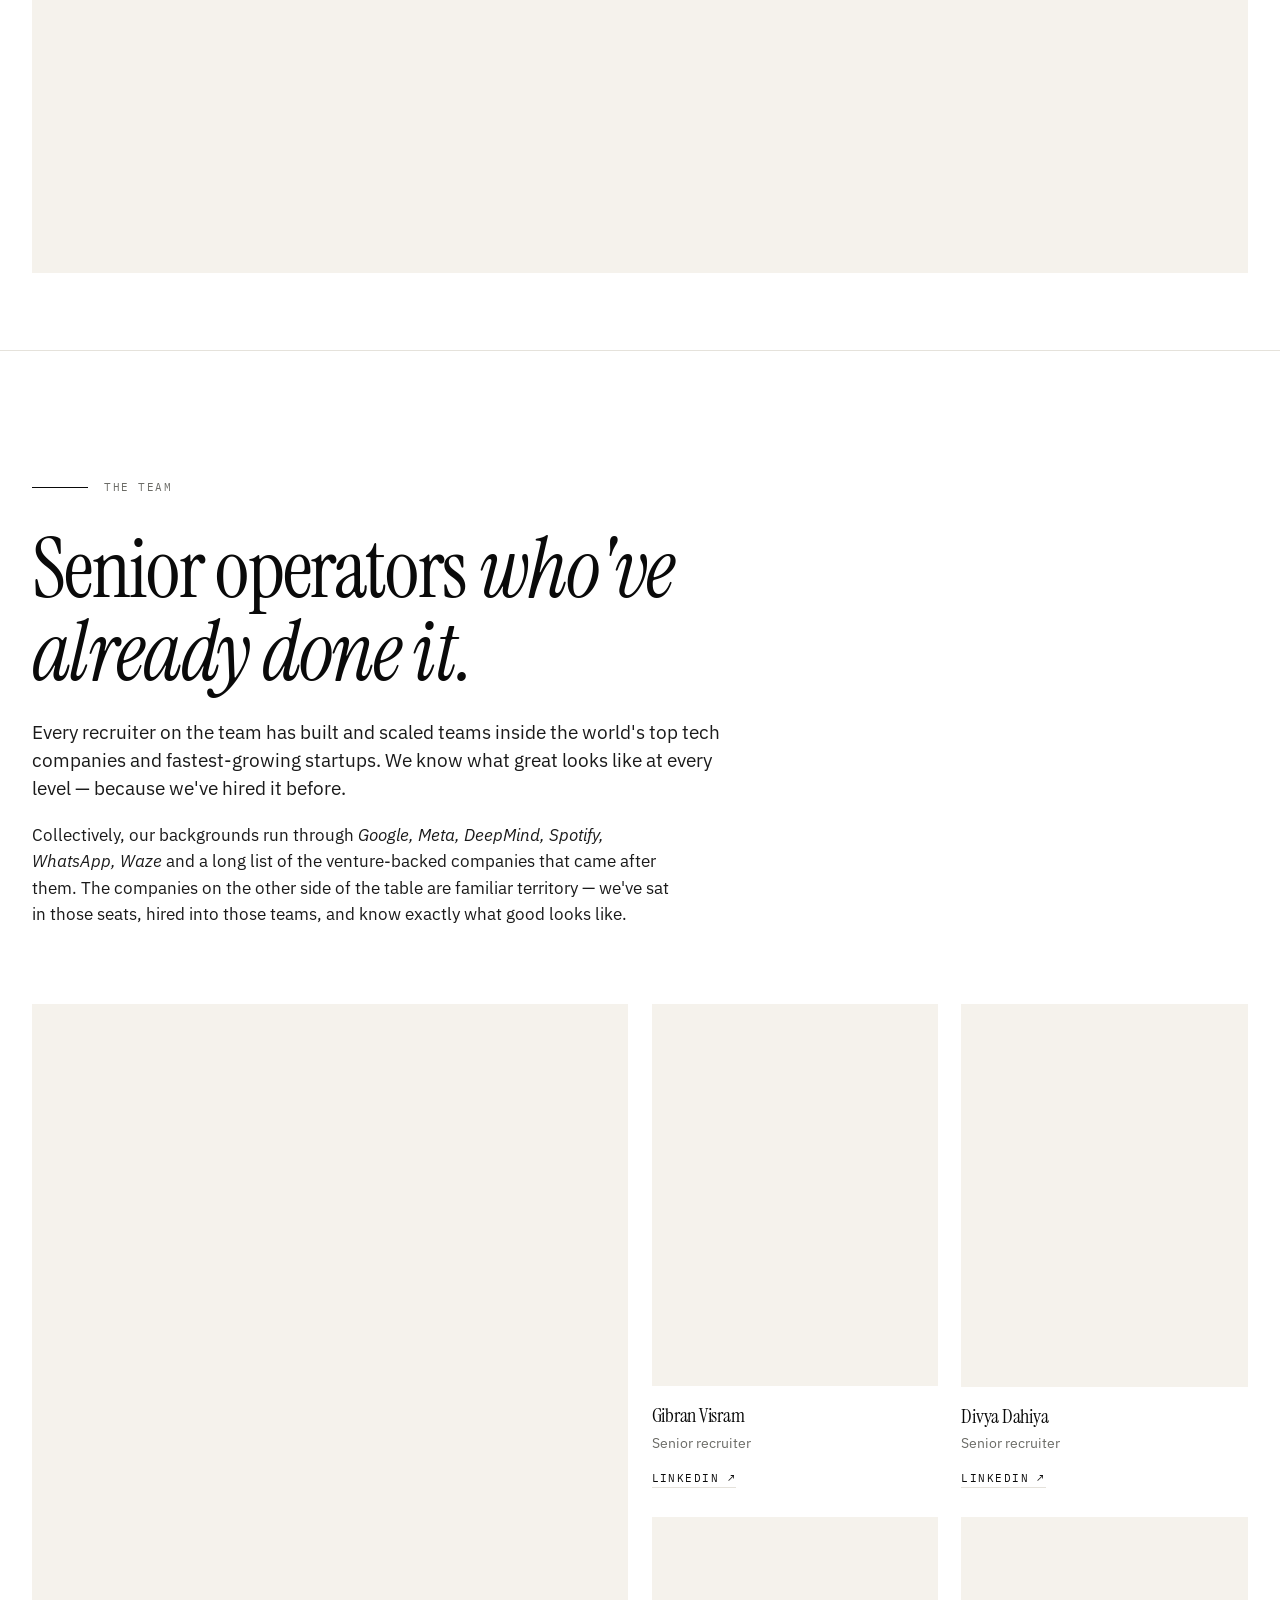
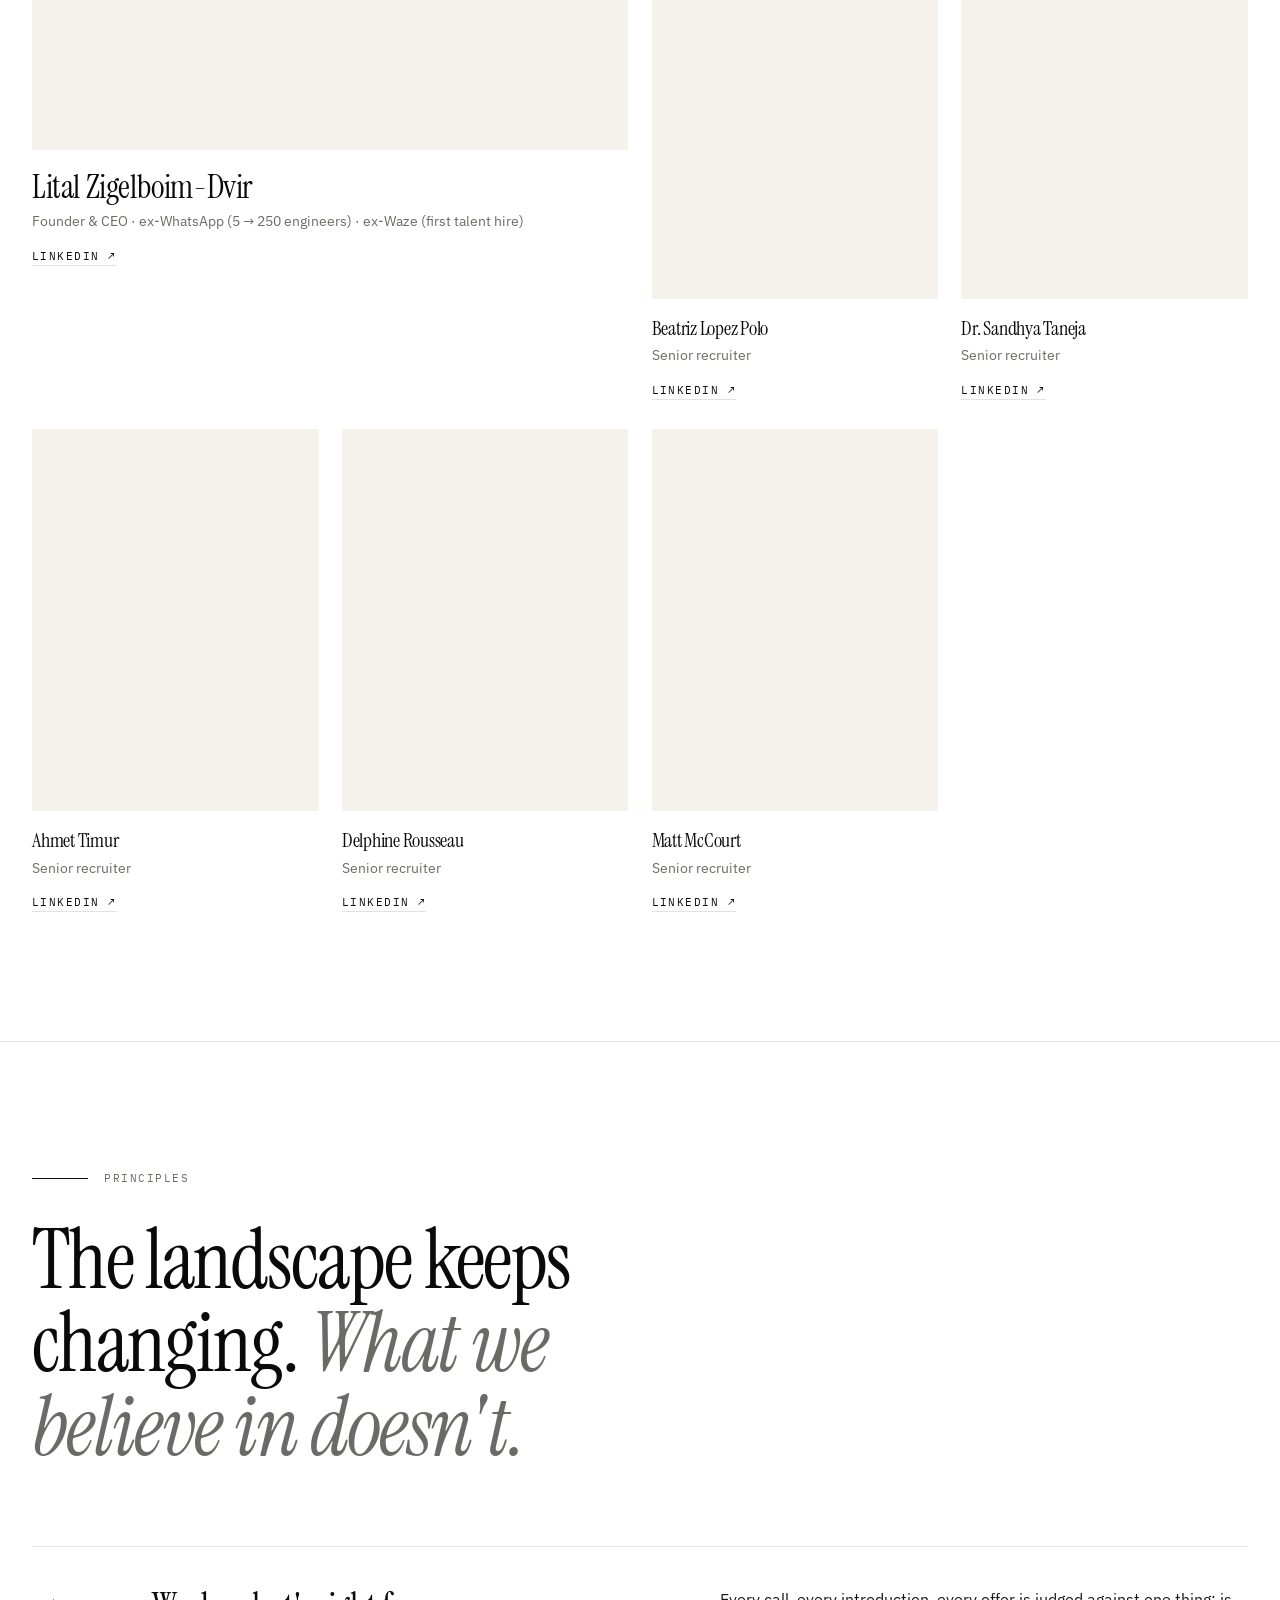
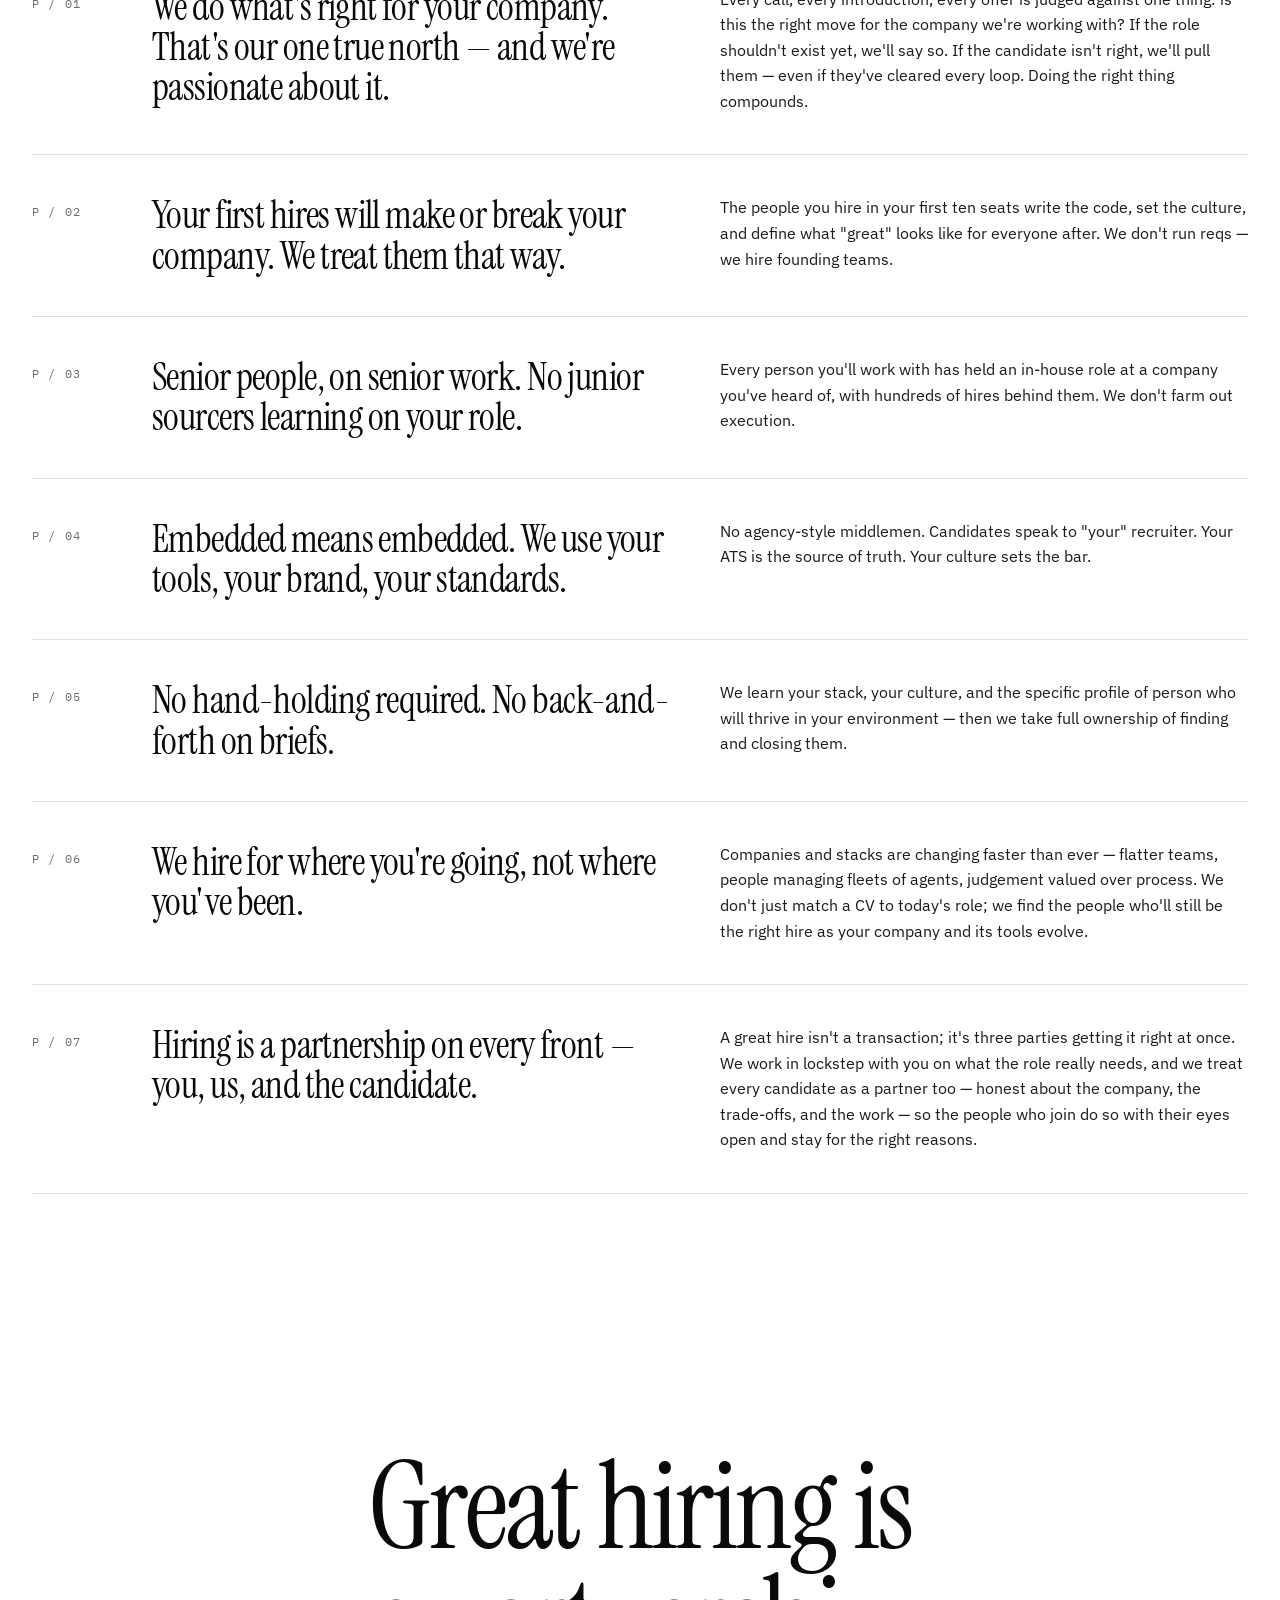
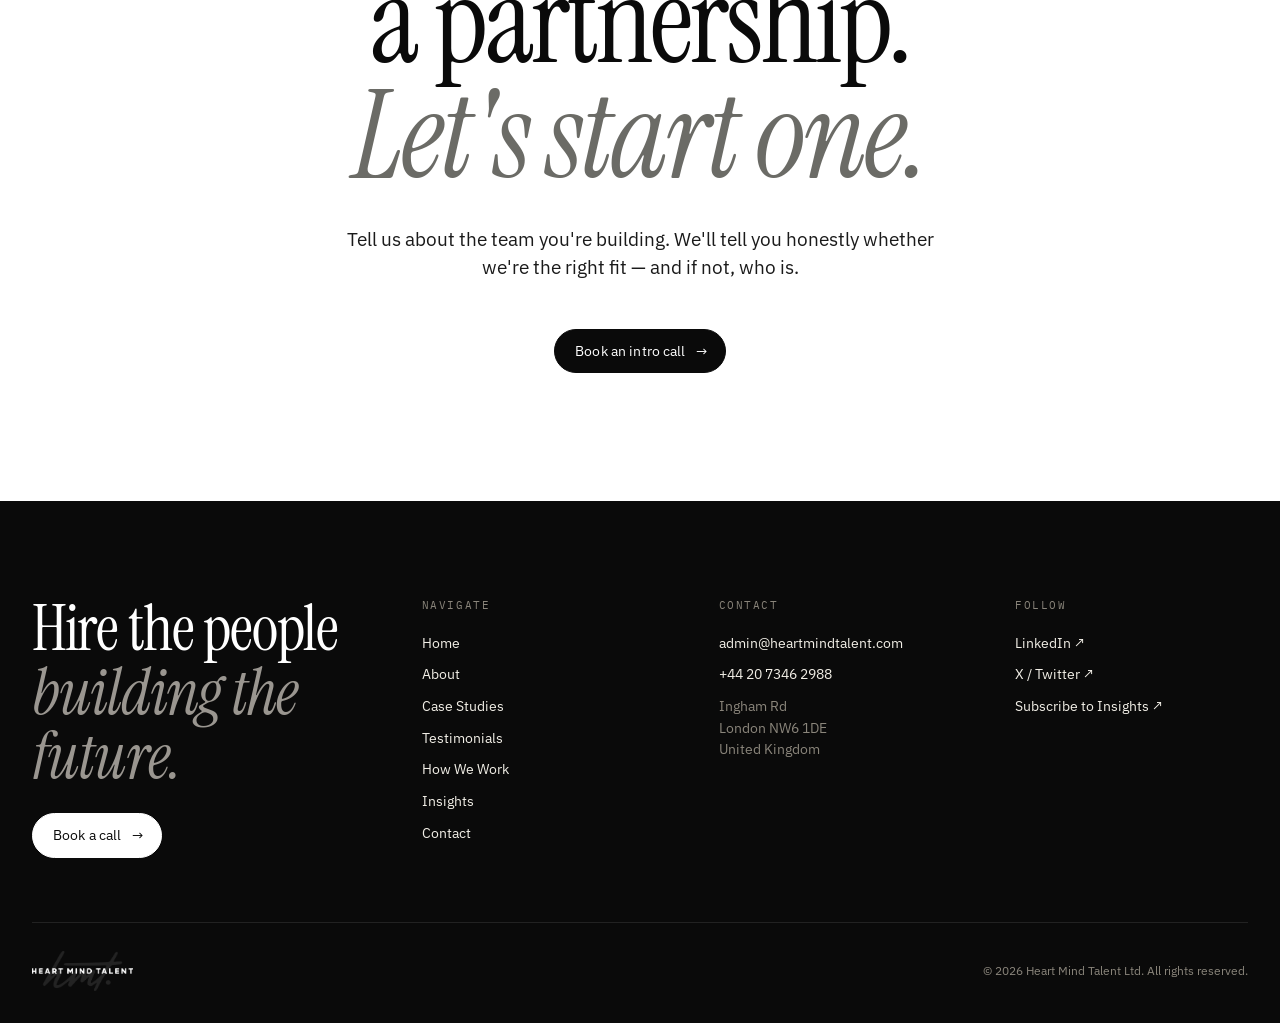
==== commit 0f699412: "changes to photos" ====
--- a/about.html
+++ b/about.html
@@ -197,10 +197,6 @@
         </div>
 
       </div>
-
-      <div class="mono reveal" style="font-size:11px;letter-spacing:.14em;text-transform:uppercase;color:var(--muted);margin-top:32px;">
-        Hint: drag and drop a different headshot onto any card to replace it — they save locally.
-      </div>
     </div>
   </section>
 
--- a/assets/styles.css
+++ b/assets/styles.css
@@ -191,11 +191,64 @@
 }
 .cta-ghost:hover { background: var(--ink); color: #fff; }
 
-.nav-toggle { display: none; }
+.nav-toggle {
+  display: none;
+  flex-direction: column;
+  justify-content: center;
+  gap: 5px;
+  width: 44px;
+  height: 44px;
+  margin-right: -10px;
+  padding: 10px;
+  background: none;
+  border: none;
+  cursor: pointer;
+  position: relative;
+  z-index: 60;
+}
+.nav-toggle span {
+  display: block;
+  width: 24px;
+  height: 2px;
+  background: var(--ink);
+  border-radius: 2px;
+  transition: transform .3s ease, opacity .2s ease;
+}
+.nav-toggle.open span:nth-child(1) { transform: translateY(7px) rotate(45deg); }
+.nav-toggle.open span:nth-child(2) { opacity: 0; }
+.nav-toggle.open span:nth-child(3) { transform: translateY(-7px) rotate(-45deg); }
+
+.mobile-menu {
+  position: fixed;
+  inset: 0;
+  z-index: 45;
+  background: #fff;
+  padding: calc(72px + 32px) 24px 40px;
+  display: flex;
+  flex-direction: column;
+  opacity: 0;
+  visibility: hidden;
+  transform: translateY(-12px);
+  transition: opacity .3s ease, transform .3s ease, visibility .3s;
+  overflow-y: auto;
+}
+.mobile-menu.open { opacity: 1; visibility: visible; transform: none; }
+.mobile-menu__nav { display: flex; flex-direction: column; }
+.mobile-menu__nav a:not(.cta) {
+  font-family: var(--serif);
+  font-size: clamp(28px, 8vw, 38px);
+  letter-spacing: -0.02em;
+  line-height: 1.1;
+  color: var(--ink);
+  padding: 16px 0;
+  border-bottom: 1px solid var(--line-soft);
+}
+.mobile-menu__nav a.active { font-style: italic; color: var(--muted); }
+.mobile-menu__nav .cta { margin-top: 32px; align-self: flex-start; font-size: 16px; padding: 14px 24px; }
 
 @media (max-width: 1040px) {
-  .nav a:not(.cta):not(.cta-ghost) { display: none; }
-  .nav { gap: 12px; }
+  .nav { display: none; }
+  .nav-toggle { display: flex; }
 }
 
 /* Footer */
@@ -807,3 +860,42 @@
   .reveal { opacity: 0; transform: translateY(20px); transition: opacity .9s ease, transform .9s ease; }
   .reveal.in { opacity: 1; transform: none; }
 }
+
+/* ──────────────────────────────────────────────────────────────
+   Mobile responsiveness for INLINE grids
+   Several layouts set grid-template-columns inline (so external CSS
+   media queries can't reach them). These overrides stack / reflow
+   those inline grids on smaller screens. Class-based grids elsewhere
+   already collapse via their own media queries.
+   ────────────────────────────────────────────────────────────── */
+@media (max-width: 860px) {
+  /* Asymmetric & two-column inline grids → single column */
+  [style*="grid-template-columns: 1fr 1fr"],
+  [style*="grid-template-columns: 1.1fr"],
+  [style*="grid-template-columns: 1.05fr"],
+  [style*="grid-template-columns: minmax"] {
+    grid-template-columns: 1fr !important;
+    gap: clamp(28px, 6vw, 44px) !important;
+    align-items: start !important;
+  }
+  /* Hero CTA buttons left-align once the row stacks */
+  .hero__row [style*="flex-end"] { justify-content: flex-start !important; }
+  /* Stat / service rows → two-up on tablets & large phones */
+  [style*="grid-template-columns: repeat(4"],
+  [style*="grid-template-columns: repeat(3"] {
+    grid-template-columns: 1fr 1fr !important;
+    gap: clamp(24px, 5vw, 40px) !important;
+  }
+}
+@media (max-width: 520px) {
+  /* Single column on small phones for readability */
+  [style*="grid-template-columns: repeat(4"],
+  [style*="grid-template-columns: repeat(3"] {
+    grid-template-columns: 1fr !important;
+  }
+  /* Ease the hero headline so long words never overflow */
+  .display { font-size: clamp(44px, 13.5vw, 72px); }
+  .h-xl { font-size: clamp(38px, 10vw, 64px); }
+  /* Comfortable side gutters */
+  .wrap { padding: 0 18px; }
+}
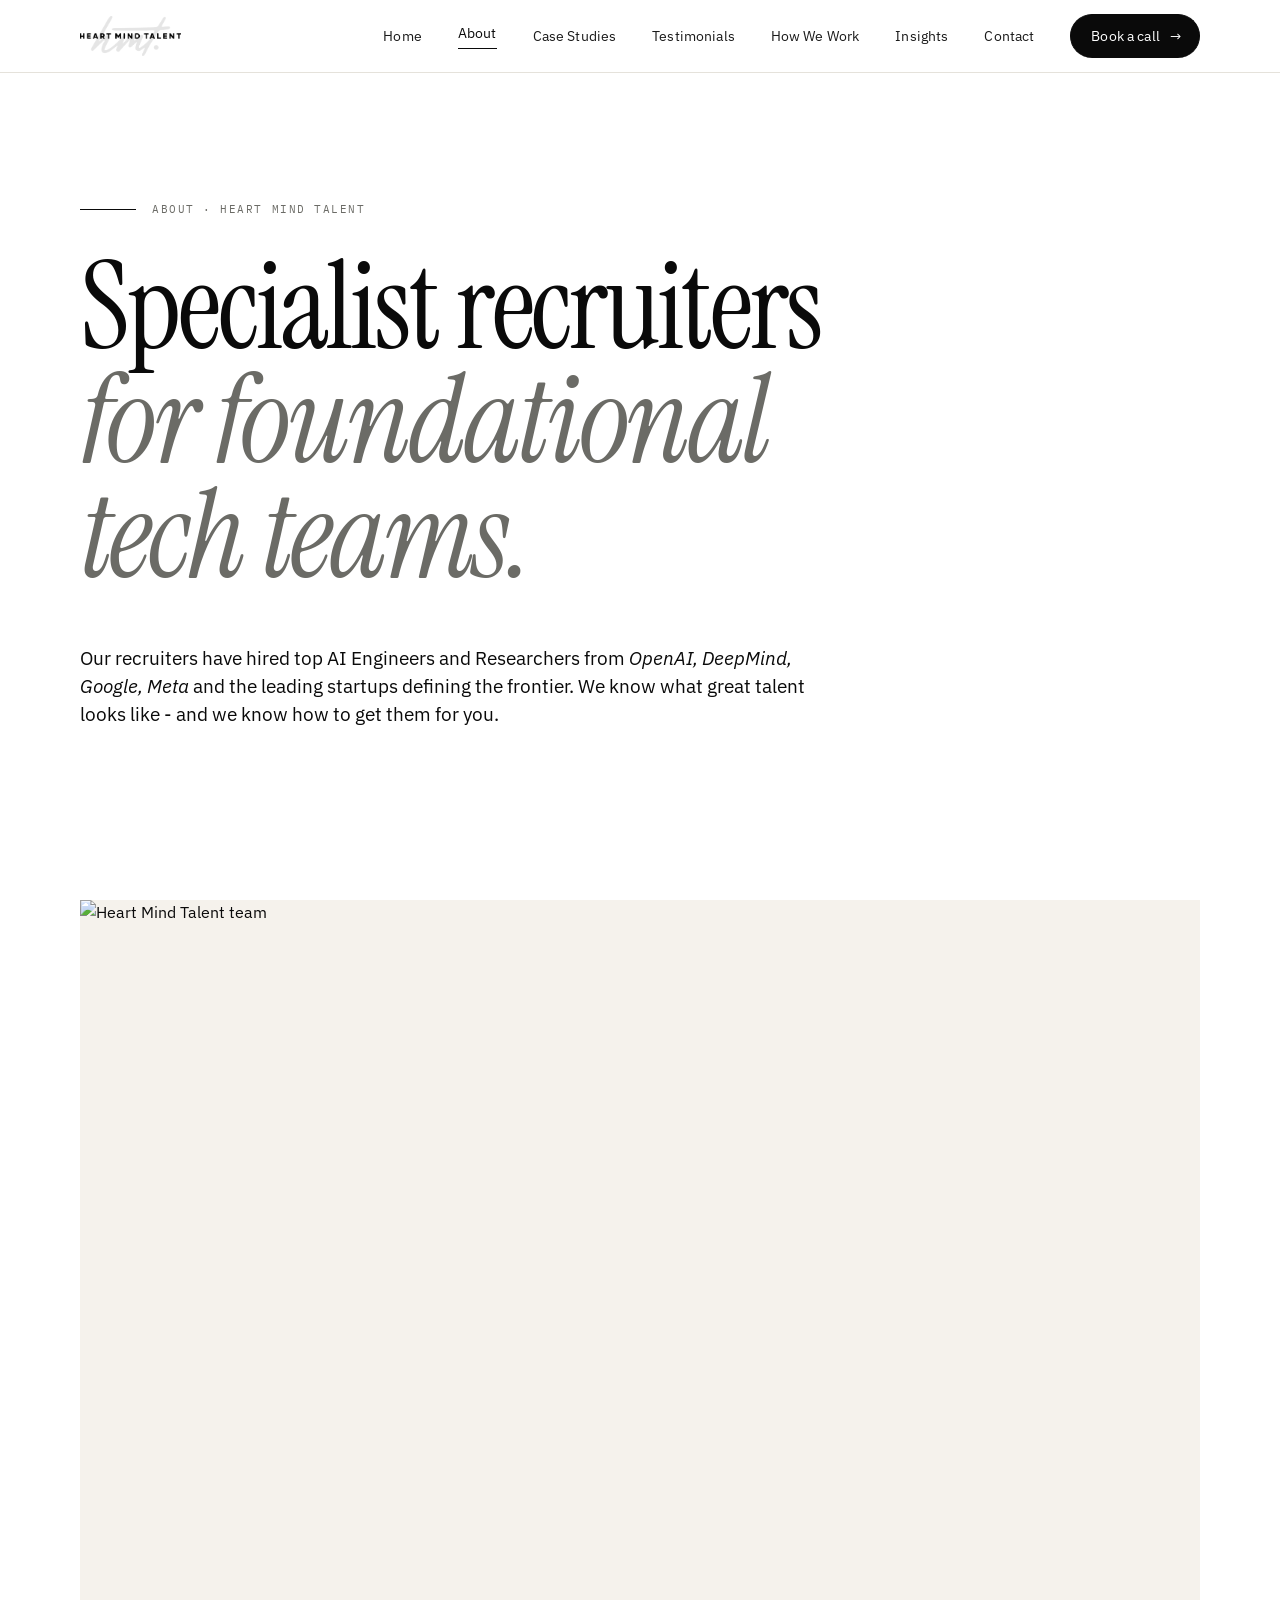
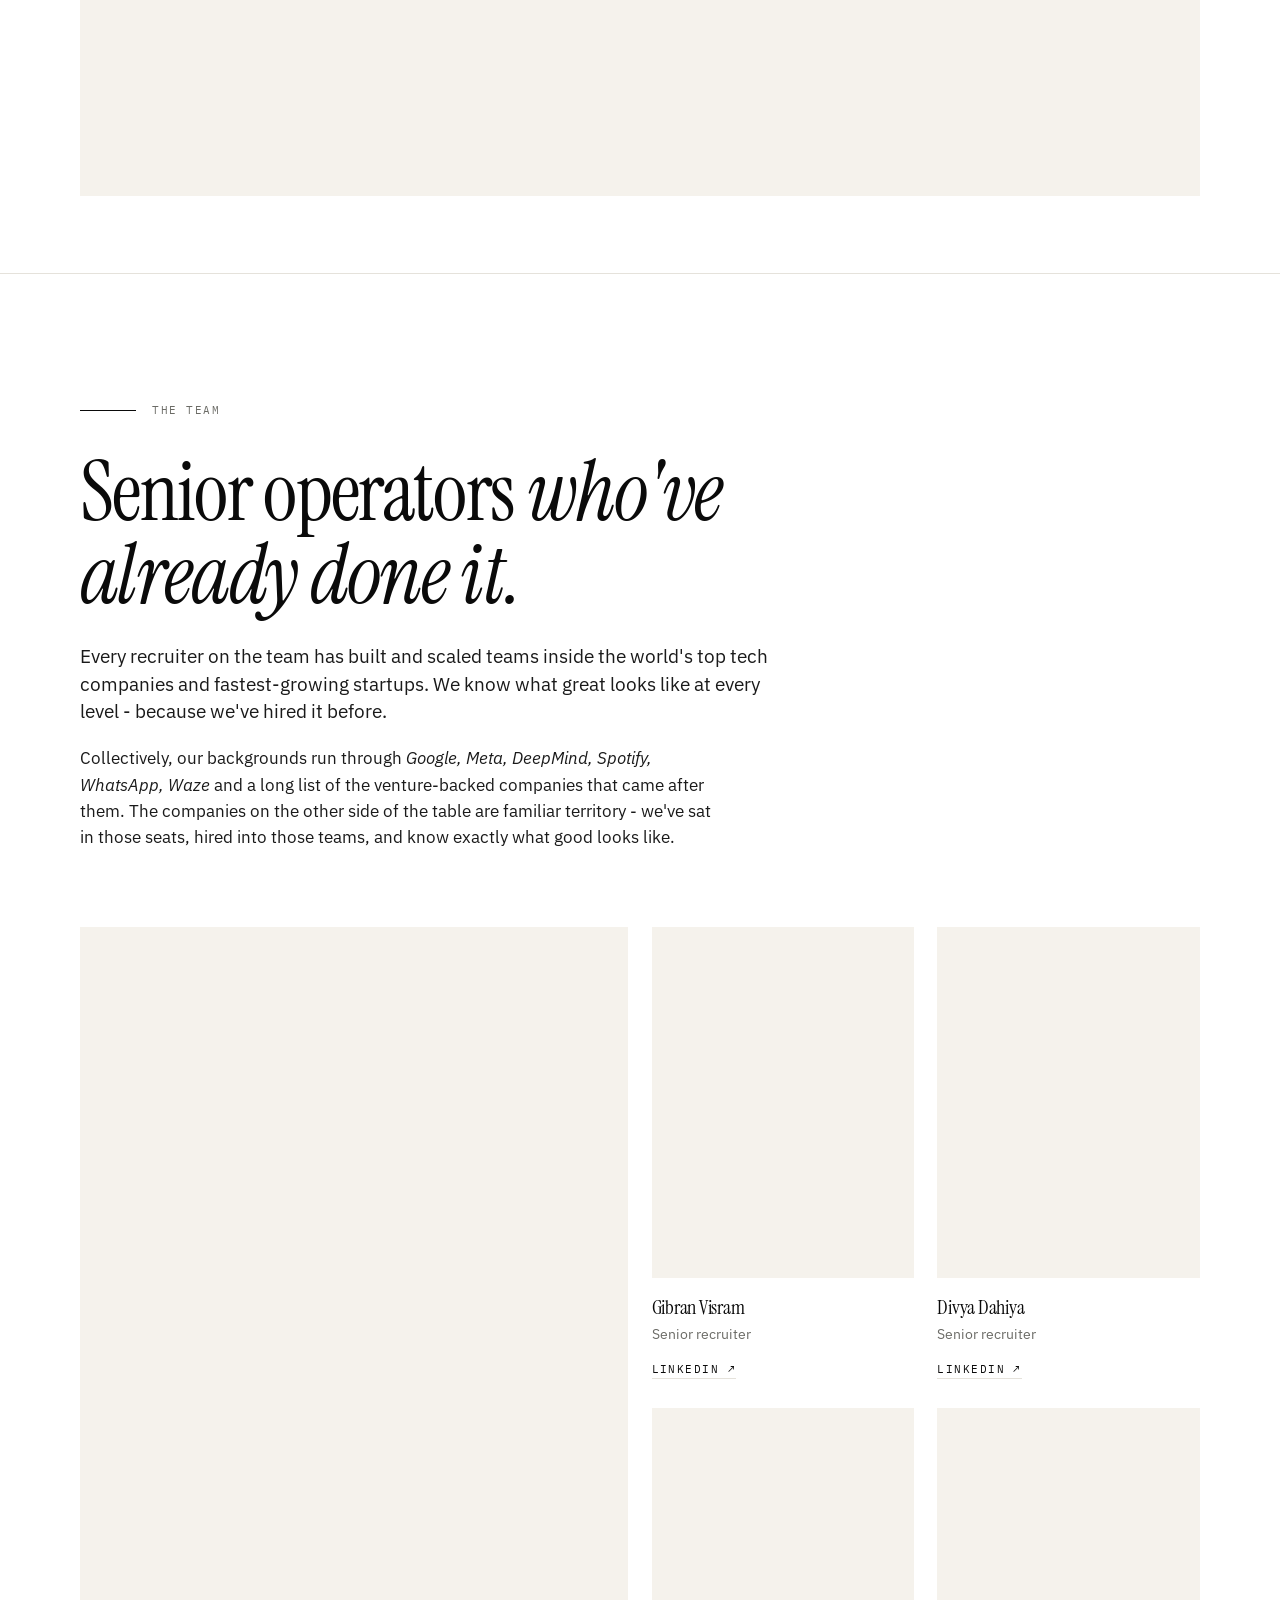
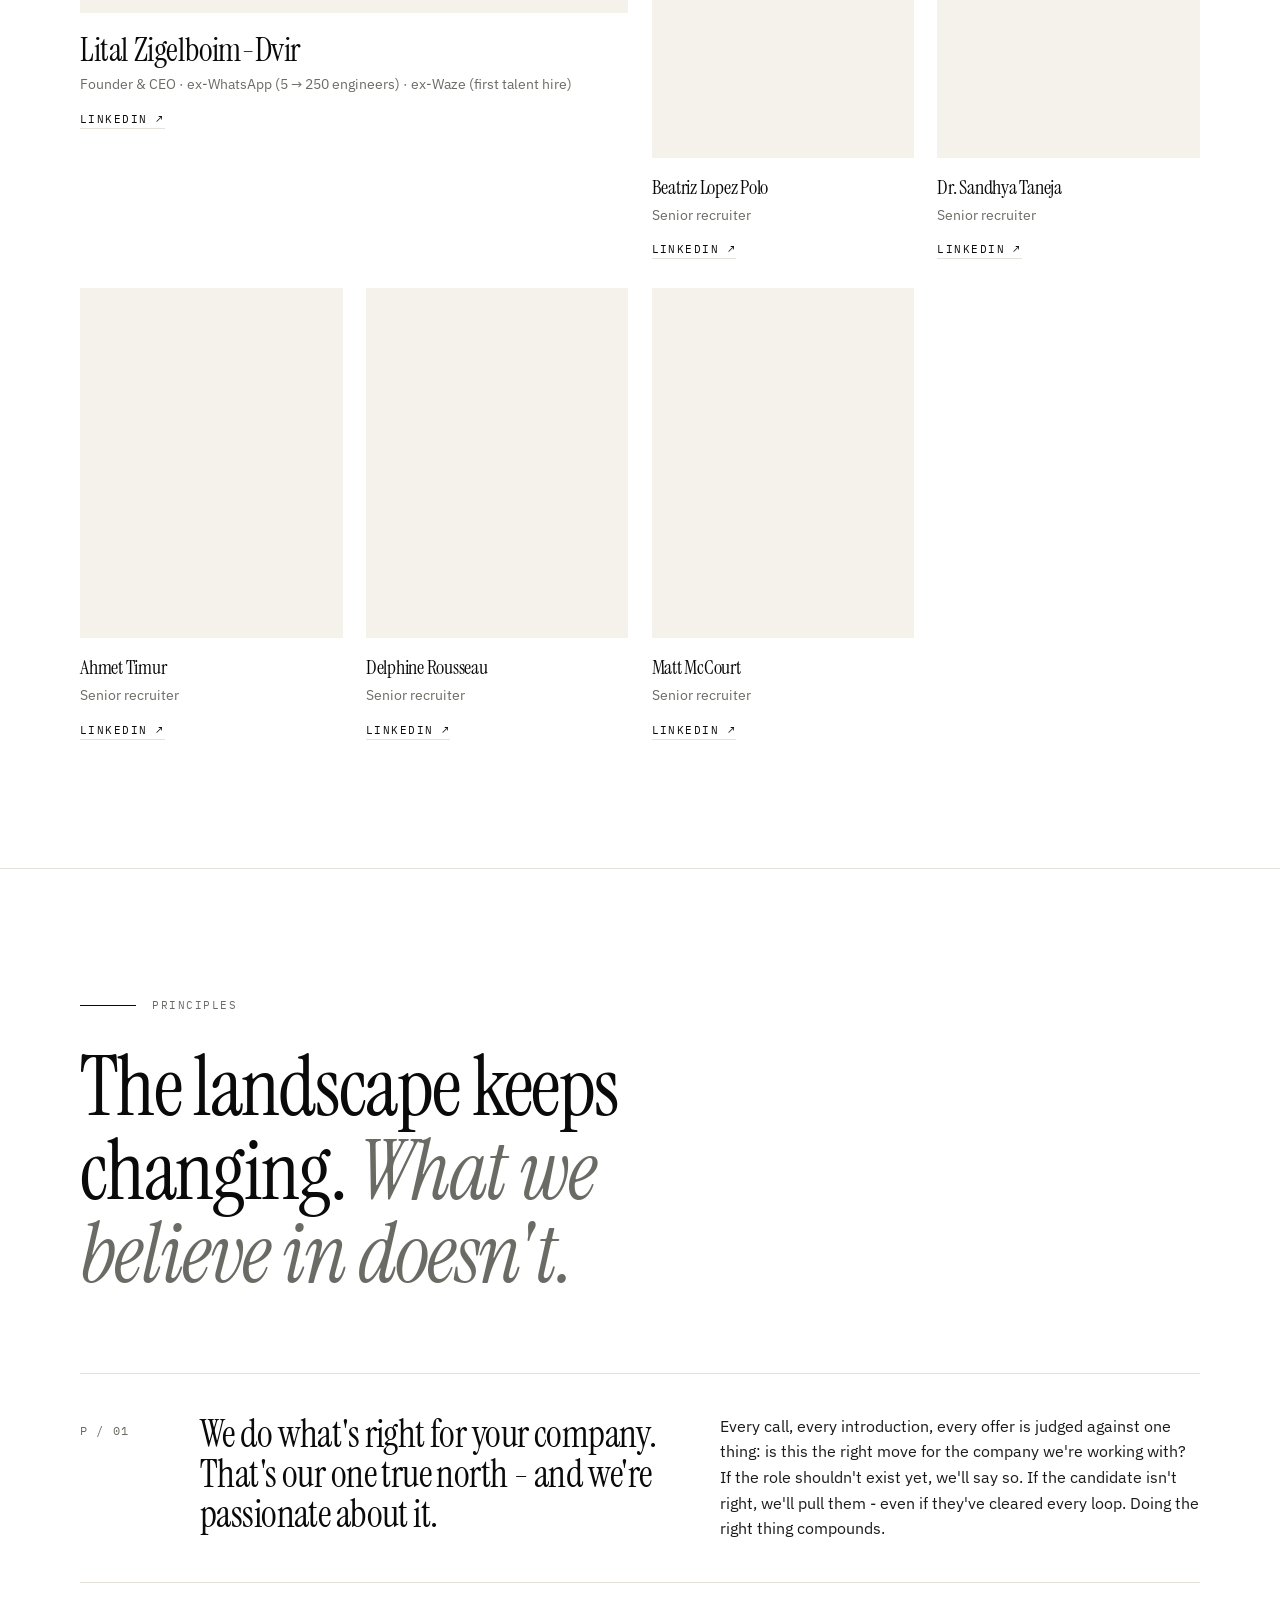
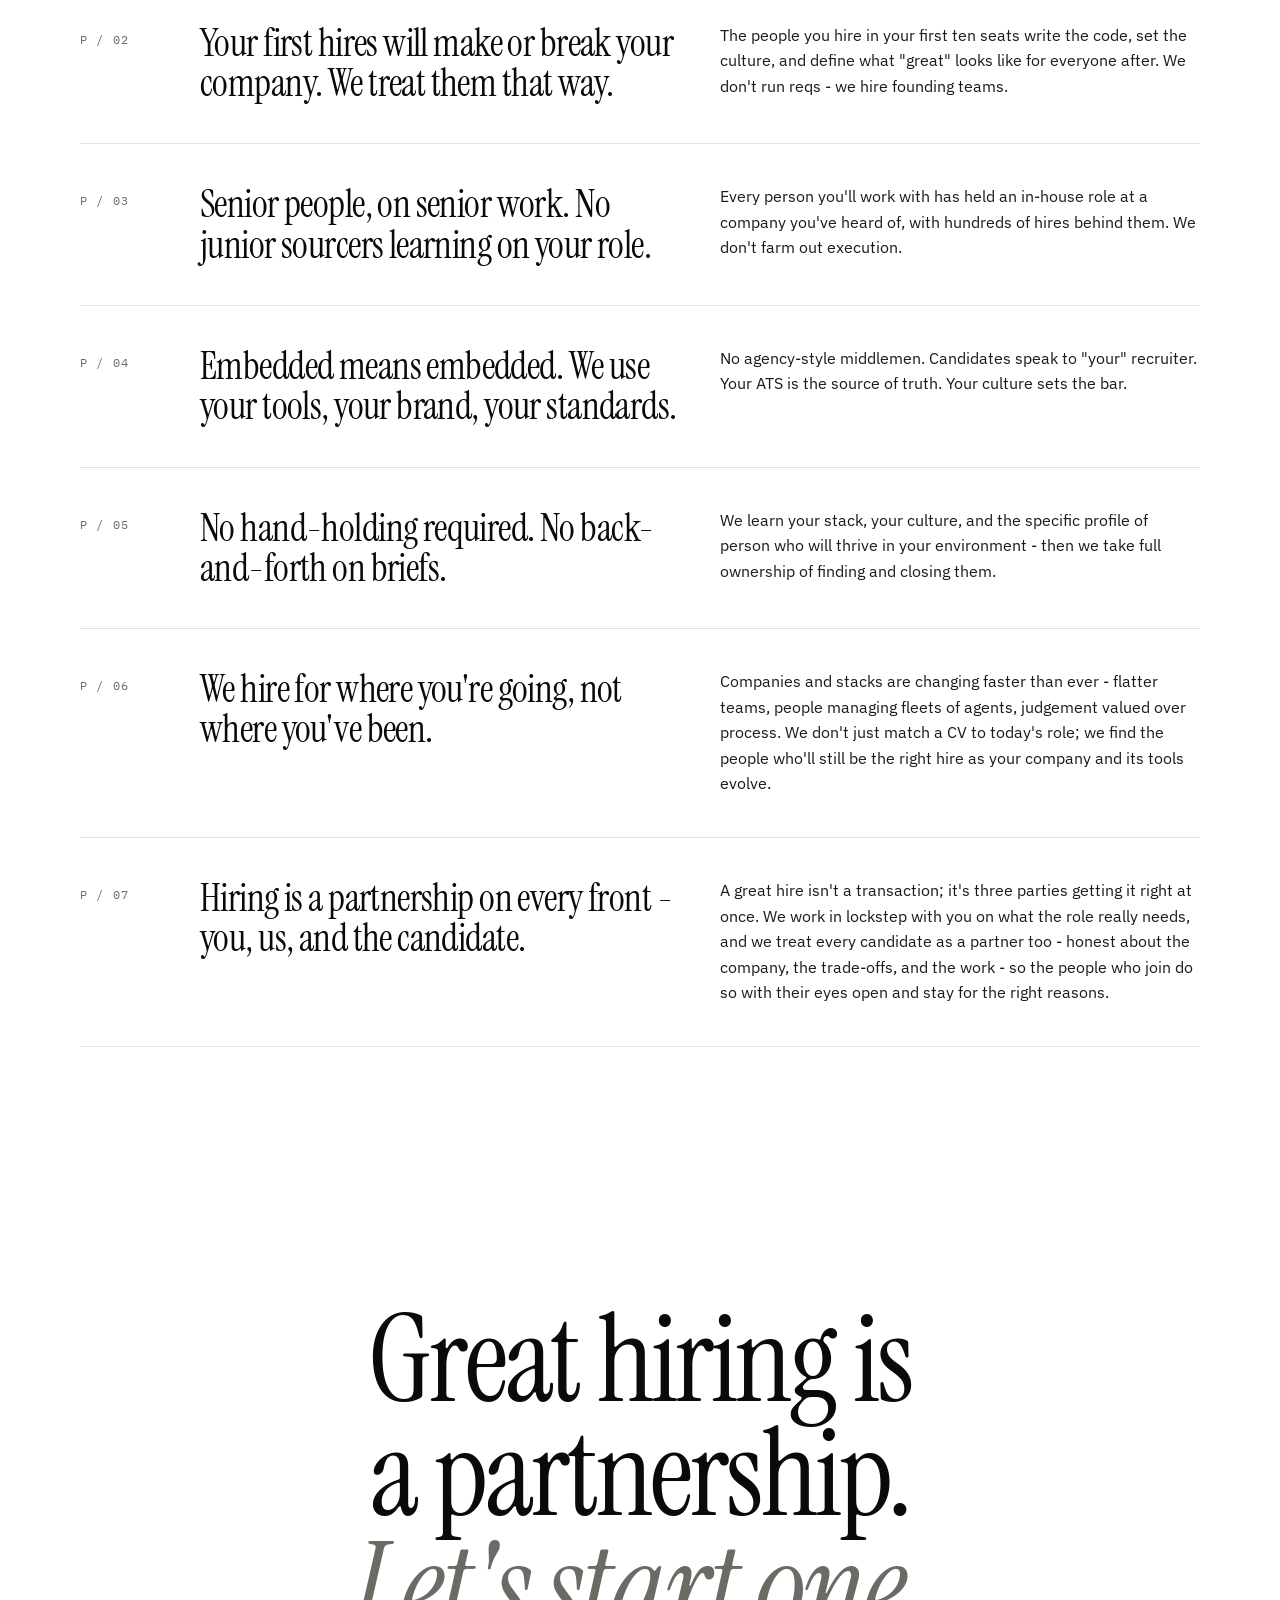
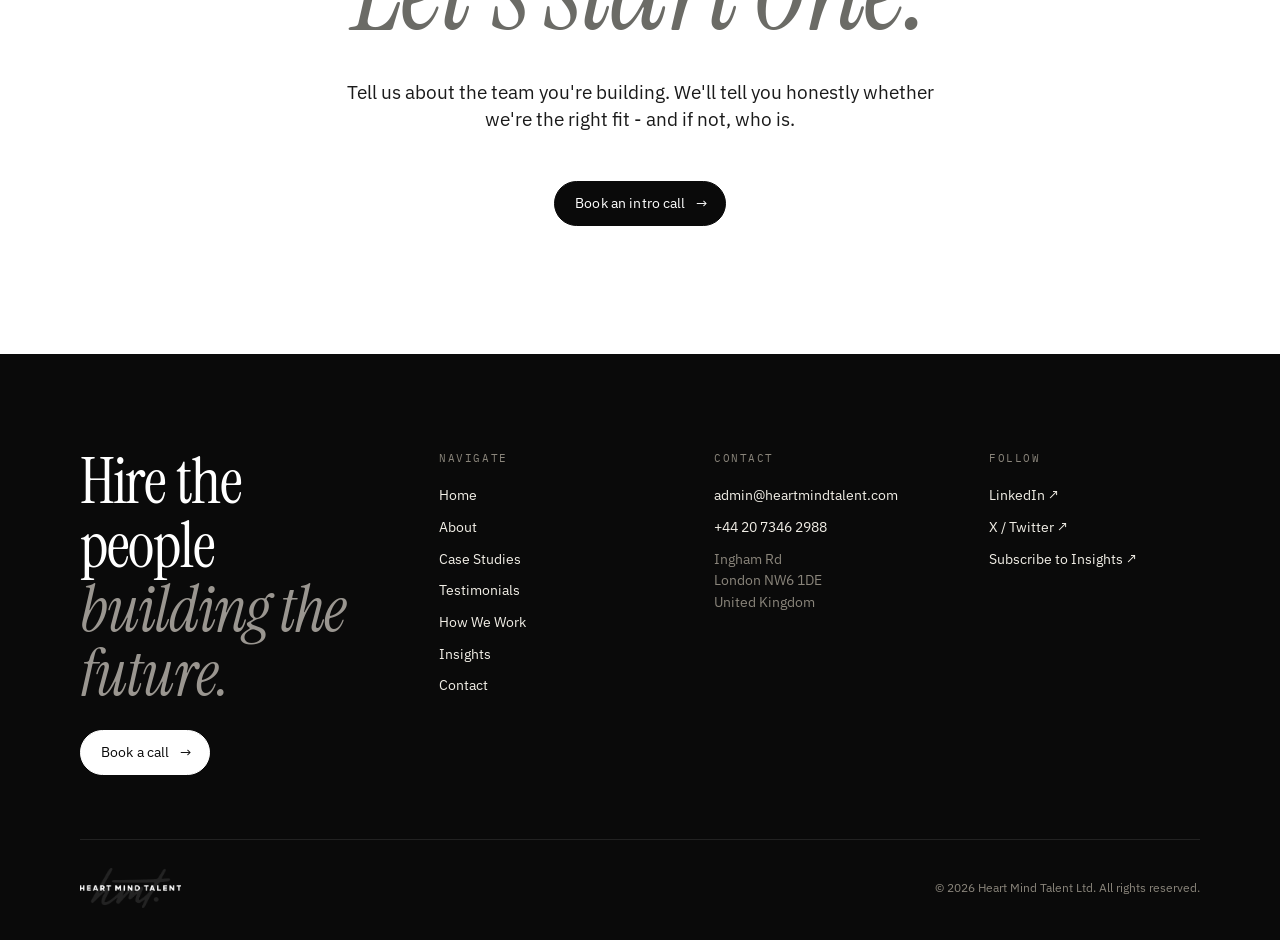
==== commit 5cbb0768: "updates end June updates" ====
--- a/about.html
+++ b/about.html
@@ -3,8 +3,8 @@
 <head>
 <meta charset="utf-8" />
 <meta name="viewport" content="width=device-width,initial-scale=1" />
-<title>About — Heart Mind Talent</title>
-<meta name="description" content="Specialist recruiters for foundational tech teams. Led by Lital Zigelboim-Dvir — formerly WhatsApp and Waze." />
+<title>About - Heart Mind Talent</title>
+<meta name="description" content="Specialist recruiters for foundational tech teams. Led by Lital Zigelboim-Dvir - formerly WhatsApp and Waze." />
 <link rel="preconnect" href="https://fonts.googleapis.com">
 <link rel="preconnect" href="https://fonts.gstatic.com" crossorigin>
 <link href="https://fonts.googleapis.com/css2?family=Instrument+Serif:ital@0;1&family=IBM+Plex+Sans:wght@300;400;500;600&family=IBM+Plex+Mono:wght@400;500&display=swap" rel="stylesheet">
@@ -59,7 +59,7 @@
   }
   .team-card .li a:hover { border-color: var(--ink); }
 
-  /* Founder card variant — spans 2 cols */
+  /* Founder card variant - spans 2 cols */
   .team-card--founder {
     grid-column: span 2;
     grid-row: span 2;
@@ -91,7 +91,7 @@
         Specialist recruiters <em>for foundational tech teams.</em>
       </h1>
       <p class="lede reveal" style="margin-top: clamp(32px, 4vw, 56px); max-width: 70ch; color: var(--ink);">
-        Our recruiters have hired top AI Engineers and Researchers from <em style="font-style: italic;">OpenAI, DeepMind, Google, Meta</em> and the leading startups defining the frontier. We know what great talent looks like — and we know how to get them for you.
+        Our recruiters have hired top AI Engineers and Researchers from <em style="font-style: italic;">OpenAI, DeepMind, Google, Meta</em> and the leading startups defining the frontier. We know what great talent looks like - and we know how to get them for you.
       </p>
     </div>
   </section>
@@ -100,14 +100,7 @@
   <section class="section-tight">
     <div class="wrap">
       <div class="reveal" style="aspect-ratio: 5/4; background: var(--paper);">
-        <image-slot
-          id="about-hero"
-          shape="rect"
-          placeholder="Drag a team photo here (or keep the current one)"
-          fit="cover"
-          style="width:100%;height:100%;display:block;"
-          src="assets/photos/about-hero.jpg"
-        ></image-slot>
+        <img src="assets/photos/about-hero.jpg" alt="Heart Mind Talent team" style="width:100%;height:100%;object-fit:cover;display:block;" />
       </div>
     </div>
   </section>
@@ -123,10 +116,10 @@
         Senior operators <em>who've already done it.</em>
       </h2>
       <p class="lede reveal" style="margin-top: 24px; max-width: 64ch;">
-        Every recruiter on the team has built and scaled teams inside the world's top tech companies and fastest-growing startups. We know what great looks like at every level — because we've hired it before.
+        Every recruiter on the team has built and scaled teams inside the world's top tech companies and fastest-growing startups. We know what great looks like at every level - because we've hired it before.
       </p>
       <p class="reveal" style="margin-top: 20px; max-width: 64ch; font-size: 17px; line-height: 1.55; color: var(--ink-2);">
-        Collectively, our backgrounds run through <em style="font-style: italic;">Google, Meta, DeepMind, Spotify, WhatsApp, Waze</em> and a long list of the venture-backed companies that came after them. The companies on the other side of the table are familiar territory — we've sat in those seats, hired into those teams, and know exactly what good looks like.
+        Collectively, our backgrounds run through <em style="font-style: italic;">Google, Meta, DeepMind, Spotify, WhatsApp, Waze</em> and a long list of the venture-backed companies that came after them. The companies on the other side of the table are familiar territory - we've sat in those seats, hired into those teams, and know exactly what good looks like.
       </p>
 
       <div class="team-grid reveal" style="margin-top: clamp(48px, 6vw, 80px);">
@@ -214,13 +207,13 @@
       <div style="margin-top: clamp(48px, 6vw, 96px);">
         <div class="step reveal">
           <div class="step__num">P / 01</div>
-          <div class="step__title">We do what's right for your company. That's our one true north — and we're passionate about it.</div>
-          <div class="step__body">Every call, every introduction, every offer is judged against one thing: is this the right move for the company we're working with? If the role shouldn't exist yet, we'll say so. If the candidate isn't right, we'll pull them — even if they've cleared every loop. Doing the right thing compounds.</div>
+          <div class="step__title">We do what's right for your company. That's our one true north - and we're passionate about it.</div>
+          <div class="step__body">Every call, every introduction, every offer is judged against one thing: is this the right move for the company we're working with? If the role shouldn't exist yet, we'll say so. If the candidate isn't right, we'll pull them - even if they've cleared every loop. Doing the right thing compounds.</div>
         </div>
         <div class="step reveal">
           <div class="step__num">P / 02</div>
           <div class="step__title">Your first hires will make or break your company. We treat them that way.</div>
-          <div class="step__body">The people you hire in your first ten seats write the code, set the culture, and define what "great" looks like for everyone after. We don't run reqs — we hire founding teams.</div>
+          <div class="step__body">The people you hire in your first ten seats write the code, set the culture, and define what "great" looks like for everyone after. We don't run reqs - we hire founding teams.</div>
         </div>
         <div class="step reveal">
           <div class="step__num">P / 03</div>
@@ -235,17 +228,17 @@
         <div class="step reveal">
           <div class="step__num">P / 05</div>
           <div class="step__title">No hand-holding required. No back-and-forth on briefs.</div>
-          <div class="step__body">We learn your stack, your culture, and the specific profile of person who will thrive in your environment — then we take full ownership of finding and closing them.</div>
+          <div class="step__body">We learn your stack, your culture, and the specific profile of person who will thrive in your environment - then we take full ownership of finding and closing them.</div>
         </div>
         <div class="step reveal">
           <div class="step__num">P / 06</div>
           <div class="step__title">We hire for where you're going, not where you've been.</div>
-          <div class="step__body">Companies and stacks are changing faster than ever — flatter teams, people managing fleets of agents, judgement valued over process. We don't just match a CV to today's role; we find the people who'll still be the right hire as your company and its tools evolve.</div>
+          <div class="step__body">Companies and stacks are changing faster than ever - flatter teams, people managing fleets of agents, judgement valued over process. We don't just match a CV to today's role; we find the people who'll still be the right hire as your company and its tools evolve.</div>
         </div>
         <div class="step reveal">
           <div class="step__num">P / 07</div>
-          <div class="step__title">Hiring is a partnership on every front — you, us, and the candidate.</div>
-          <div class="step__body">A great hire isn't a transaction; it's three parties getting it right at once. We work in lockstep with you on what the role really needs, and we treat every candidate as a partner too — honest about the company, the trade-offs, and the work — so the people who join do so with their eyes open and stay for the right reasons.</div>
+          <div class="step__title">Hiring is a partnership on every front - you, us, and the candidate.</div>
+          <div class="step__body">A great hire isn't a transaction; it's three parties getting it right at once. We work in lockstep with you on what the role really needs, and we treat every candidate as a partner too - honest about the company, the trade-offs, and the work - so the people who join do so with their eyes open and stay for the right reasons.</div>
         </div>
       </div>
     </div>
@@ -258,7 +251,7 @@
         Great hiring is a partnership. <em>Let's start one.</em>
       </h2>
       <p class="lede" style="margin: 32px auto 0; max-width: 56ch;">
-        Tell us about the team you're building. We'll tell you honestly whether we're the right fit — and if not, who is.
+        Tell us about the team you're building. We'll tell you honestly whether we're the right fit - and if not, who is.
       </p>
       <div style="margin-top: 48px; display:flex; gap: 16px; justify-content: center; flex-wrap: wrap;">
         <a href="contact.html#book" class="cta">Book an intro call <span class="cta__arrow">→</span></a>
--- a/assets/styles.css
+++ b/assets/styles.css
@@ -90,9 +90,9 @@
 
 /* Layout */
 .wrap {
-  max-width: 1440px;
+  max-width: 1200px;
   margin: 0 auto;
-  padding: 0 32px;
+  padding: 0 40px;
 }
 @media (max-width: 720px) {
   .wrap { padding: 0 20px; }
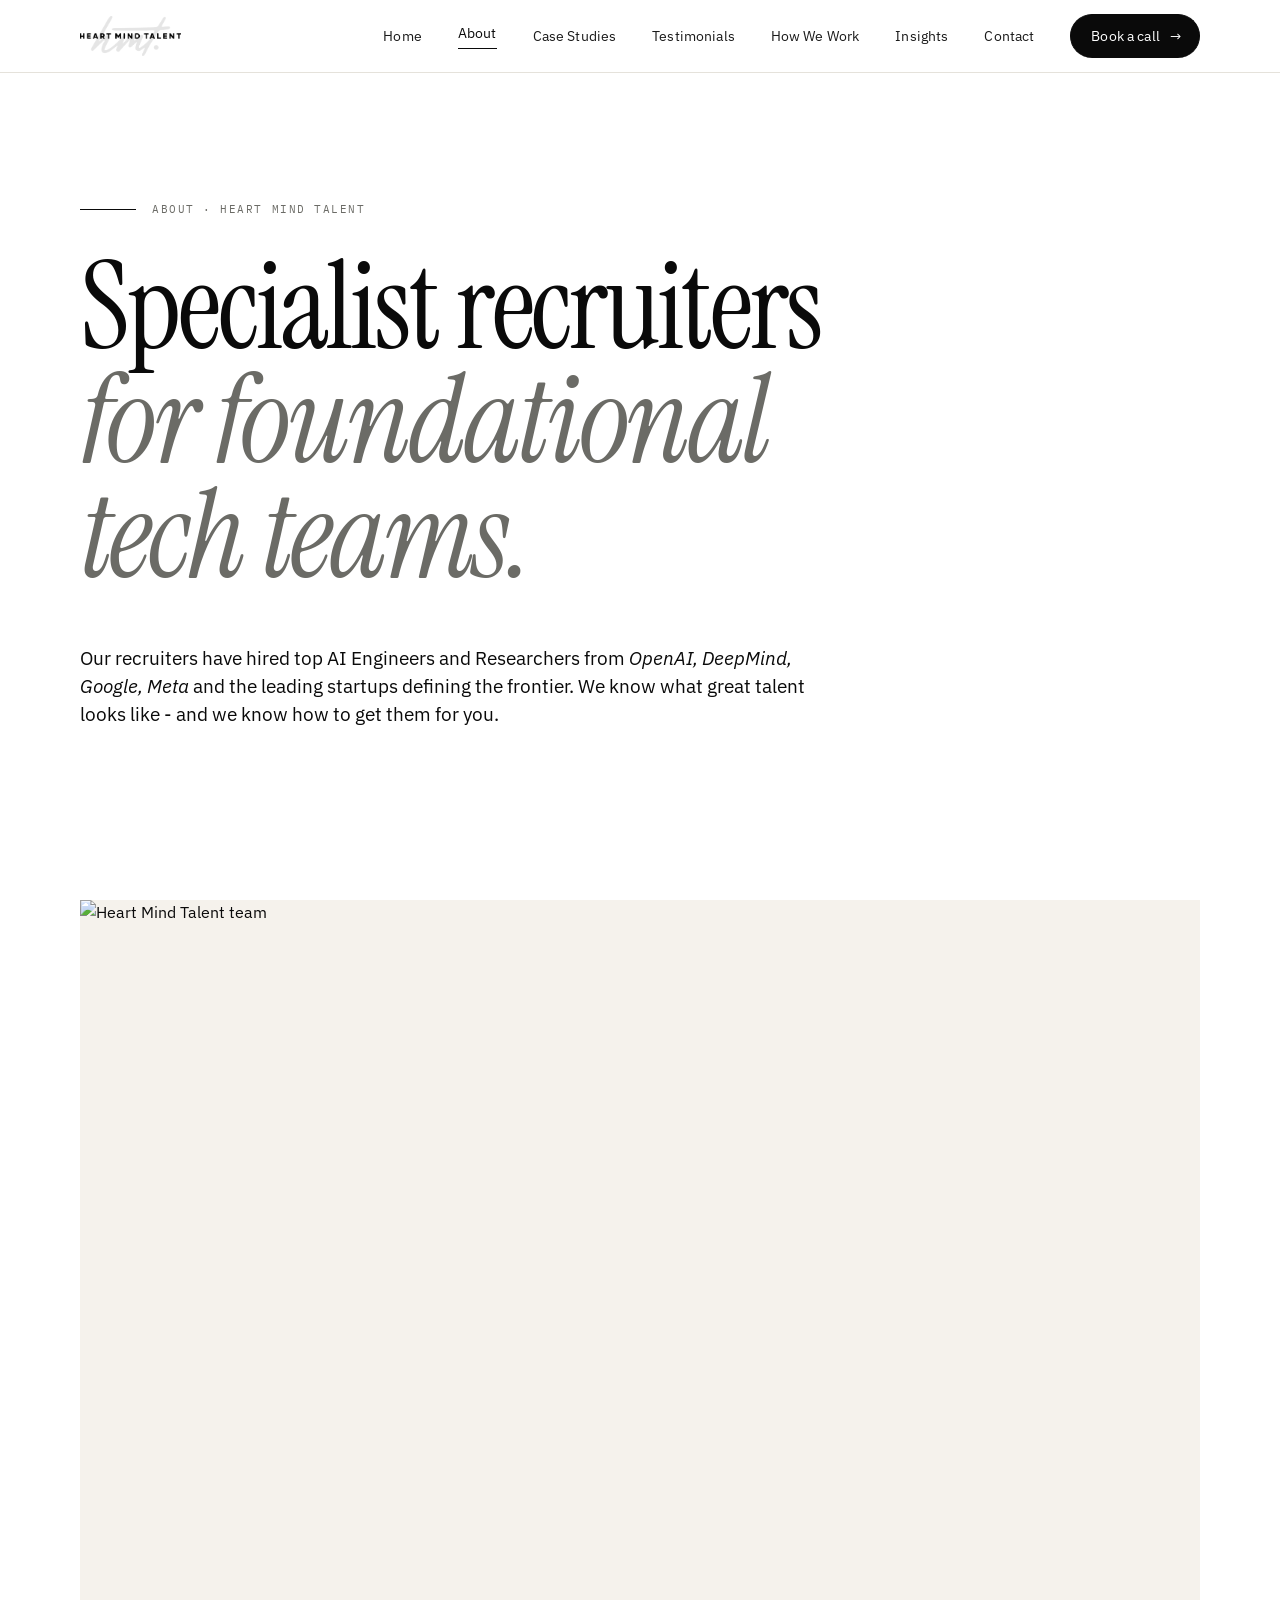
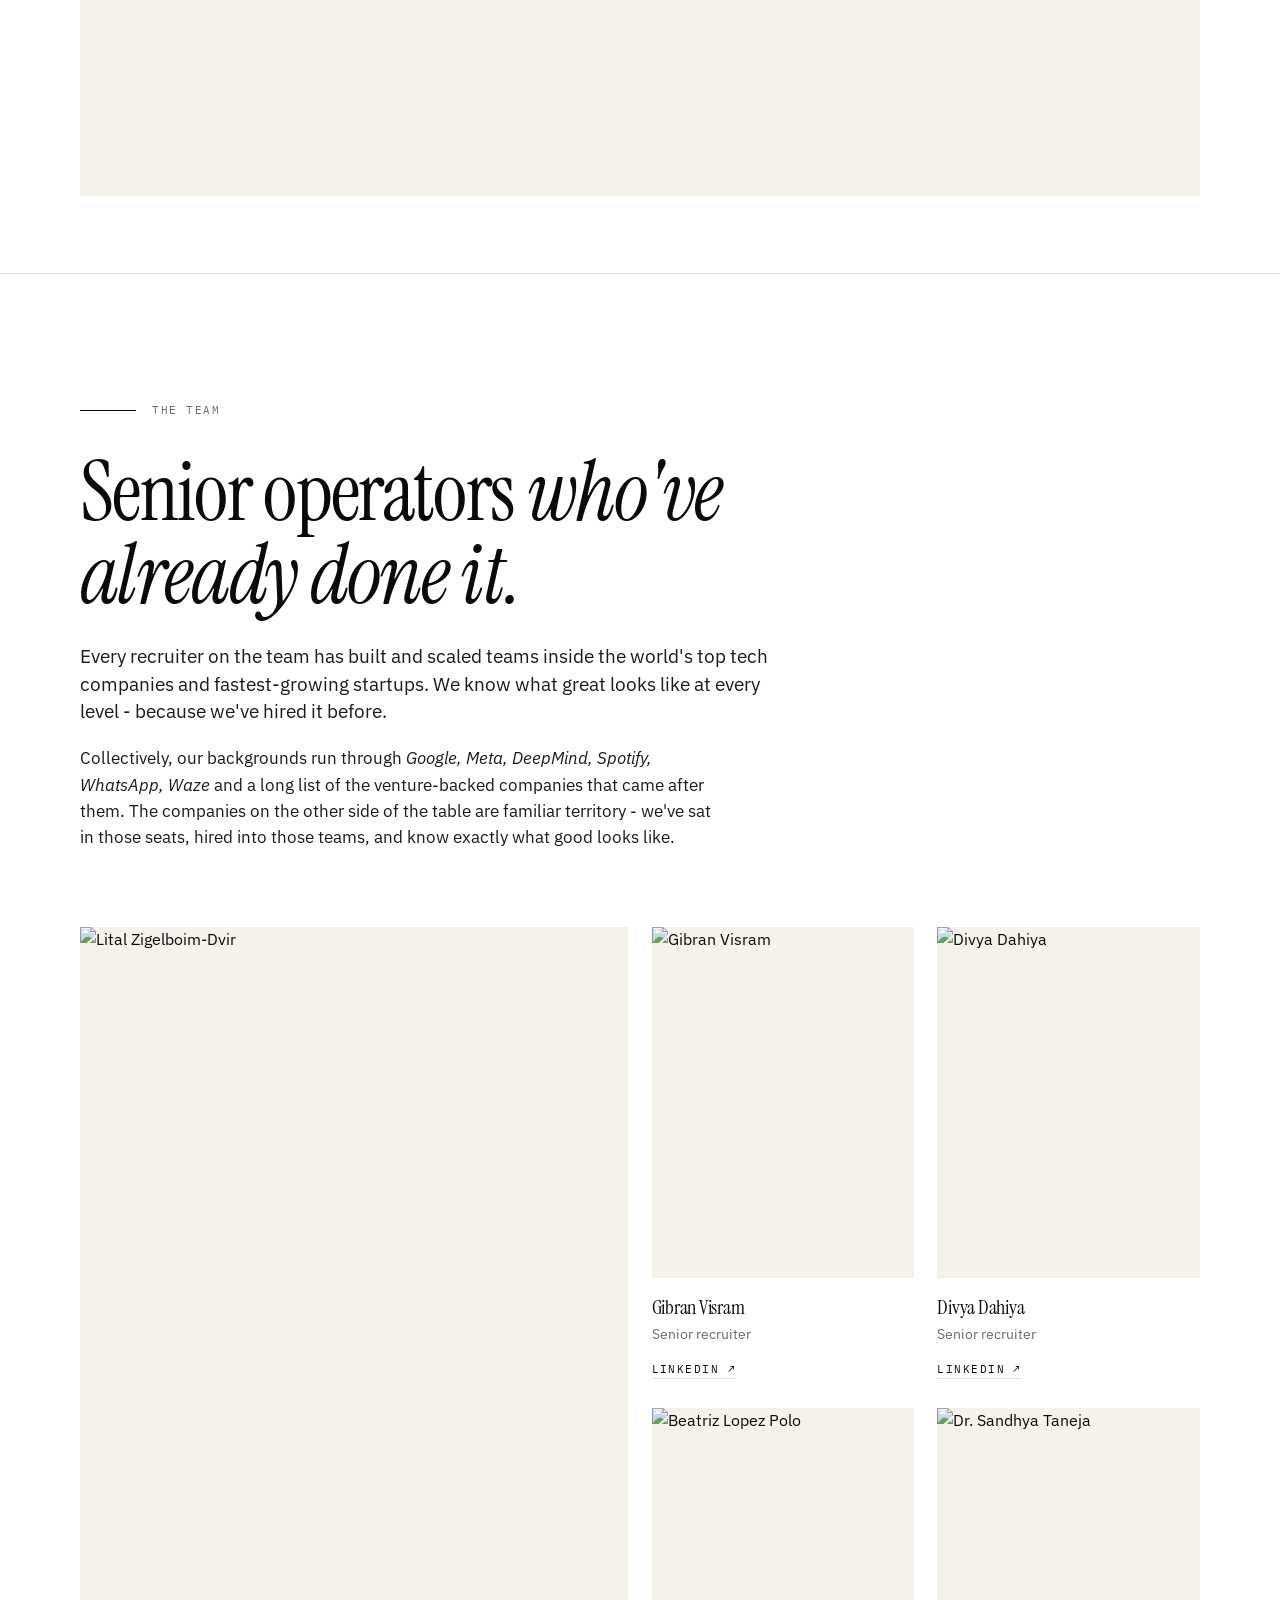
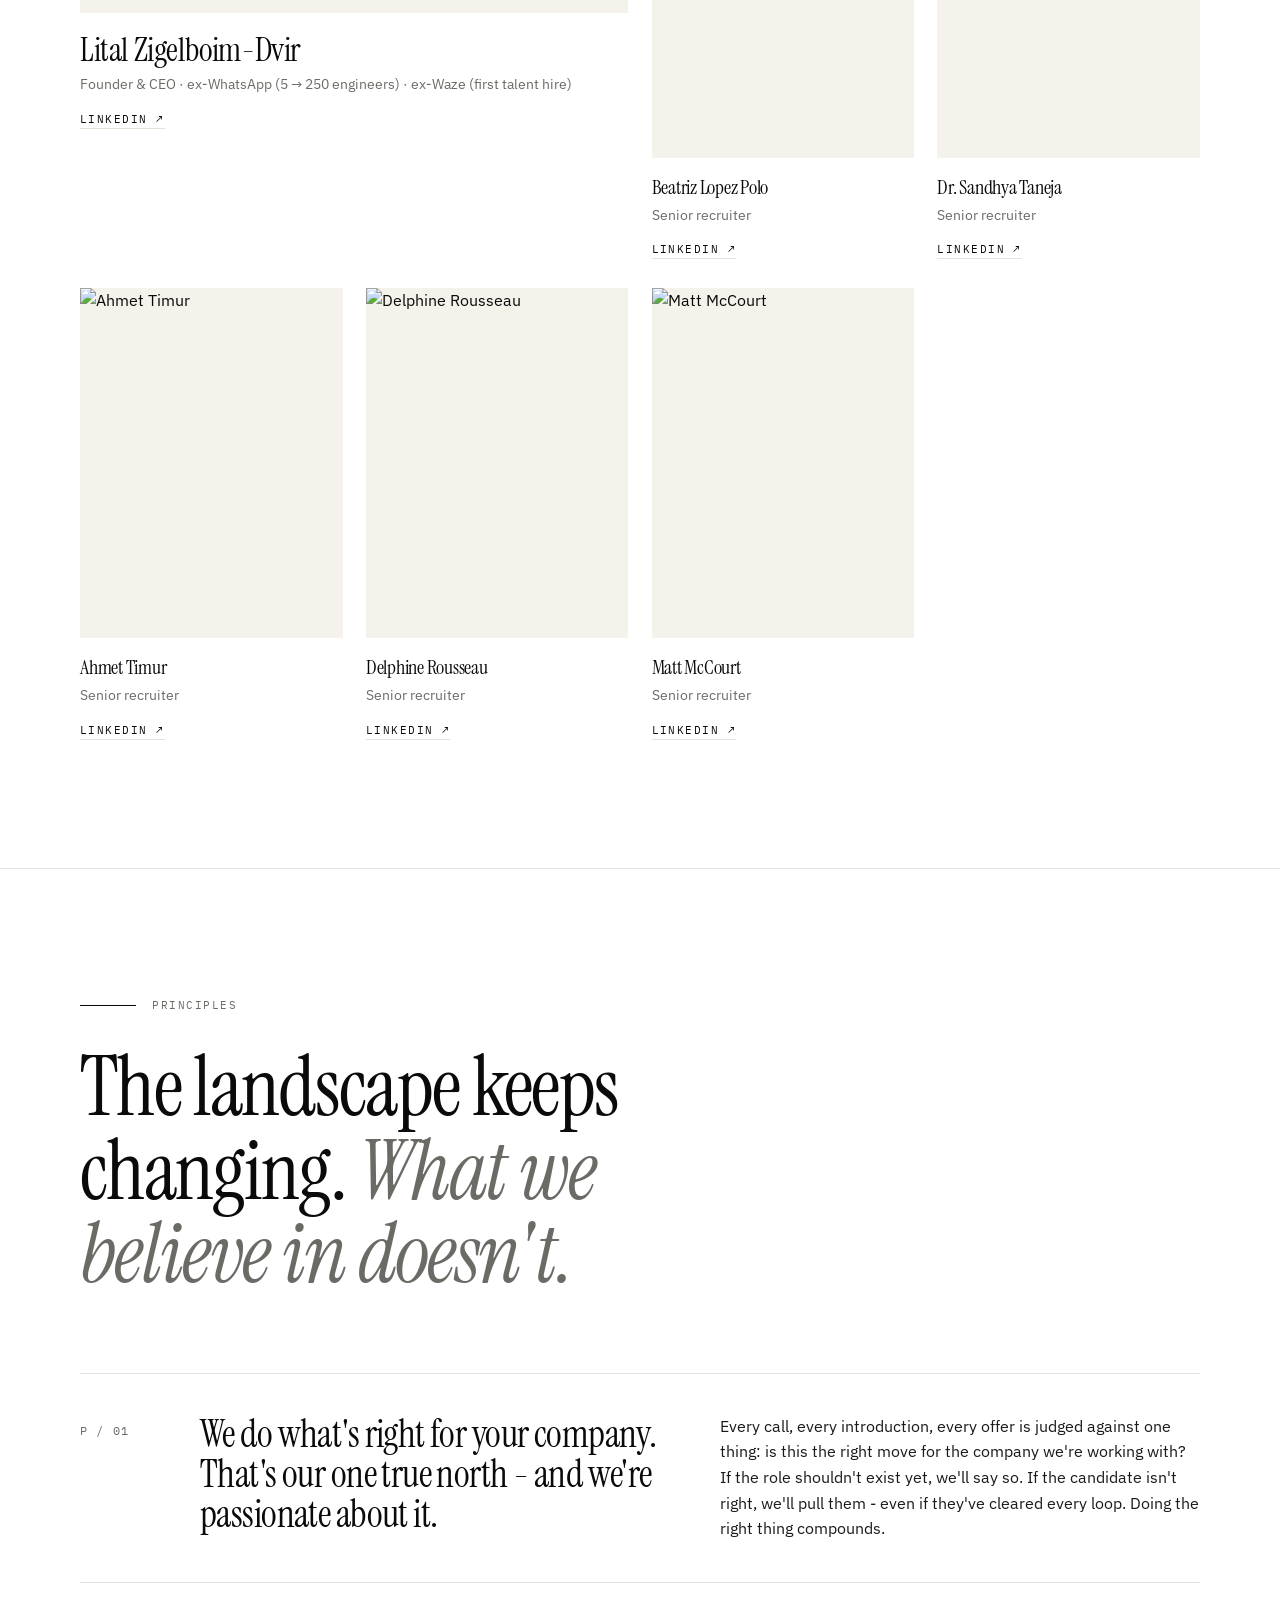
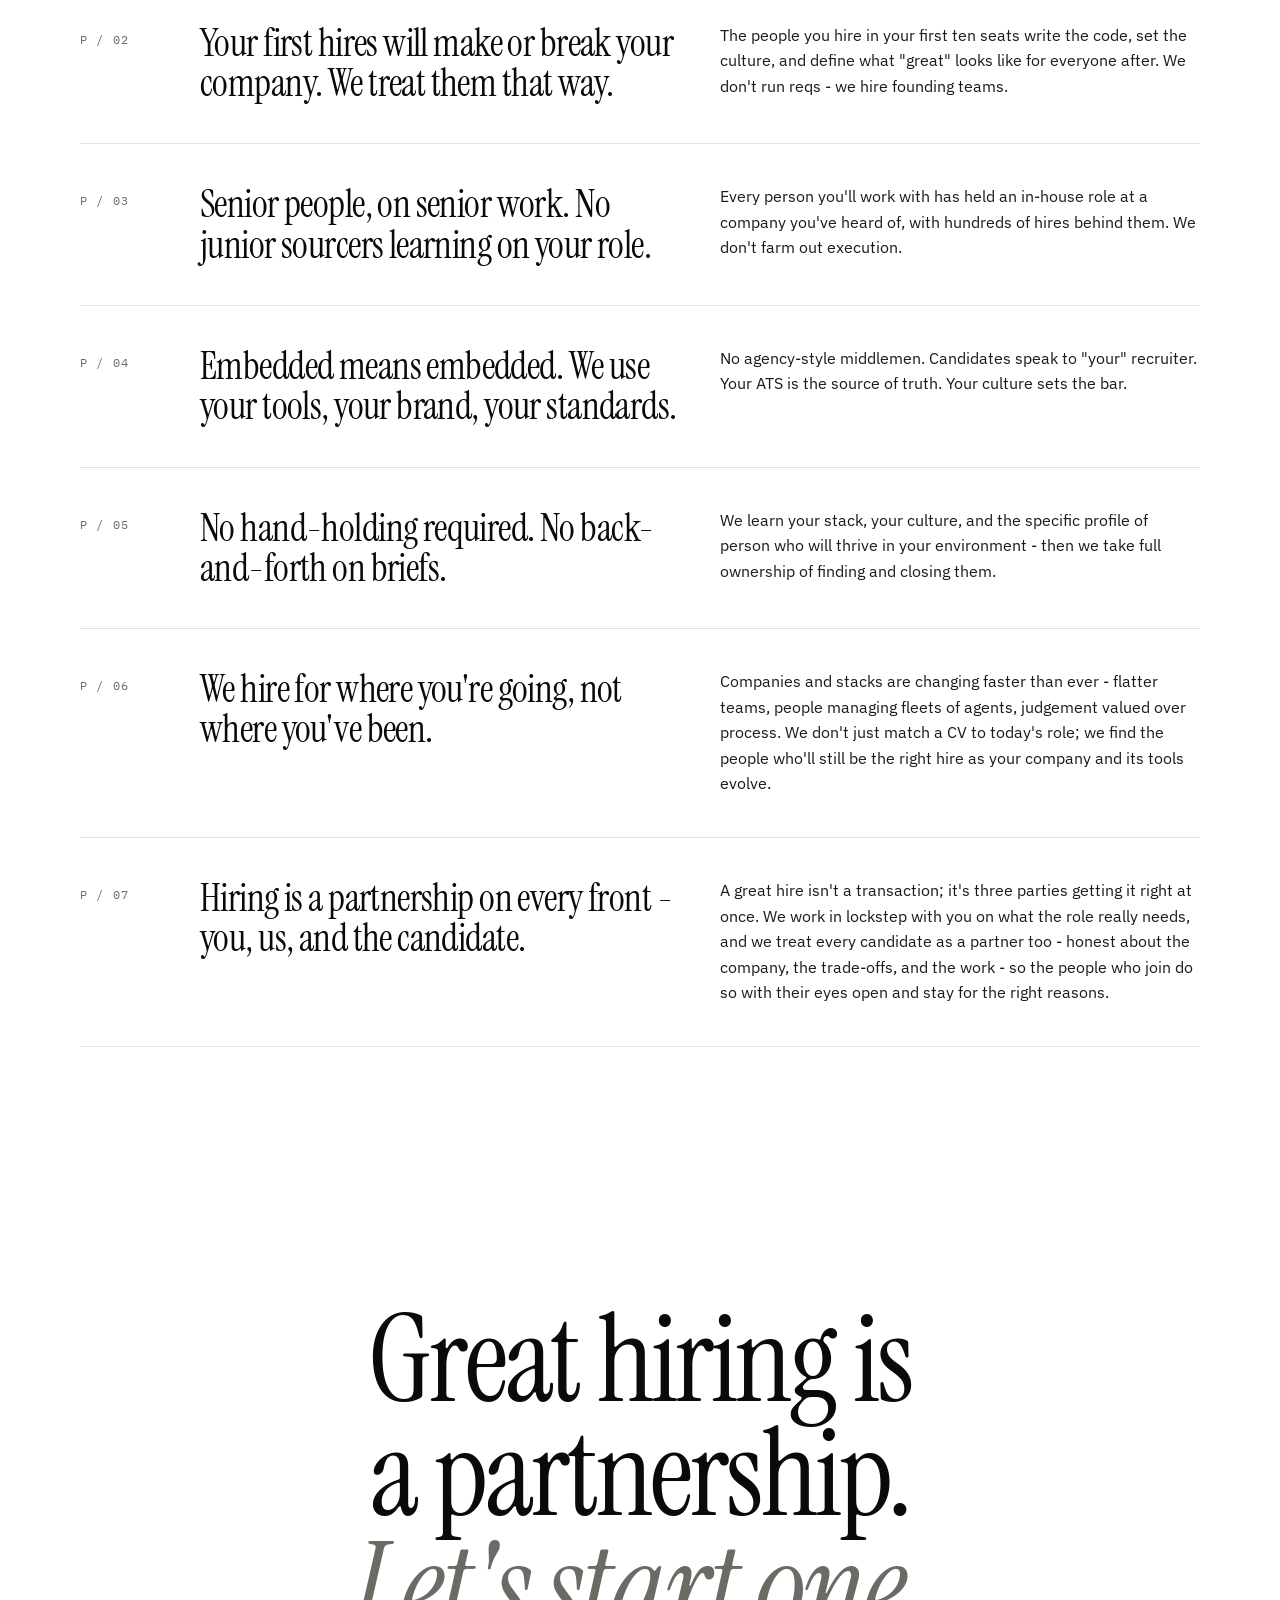
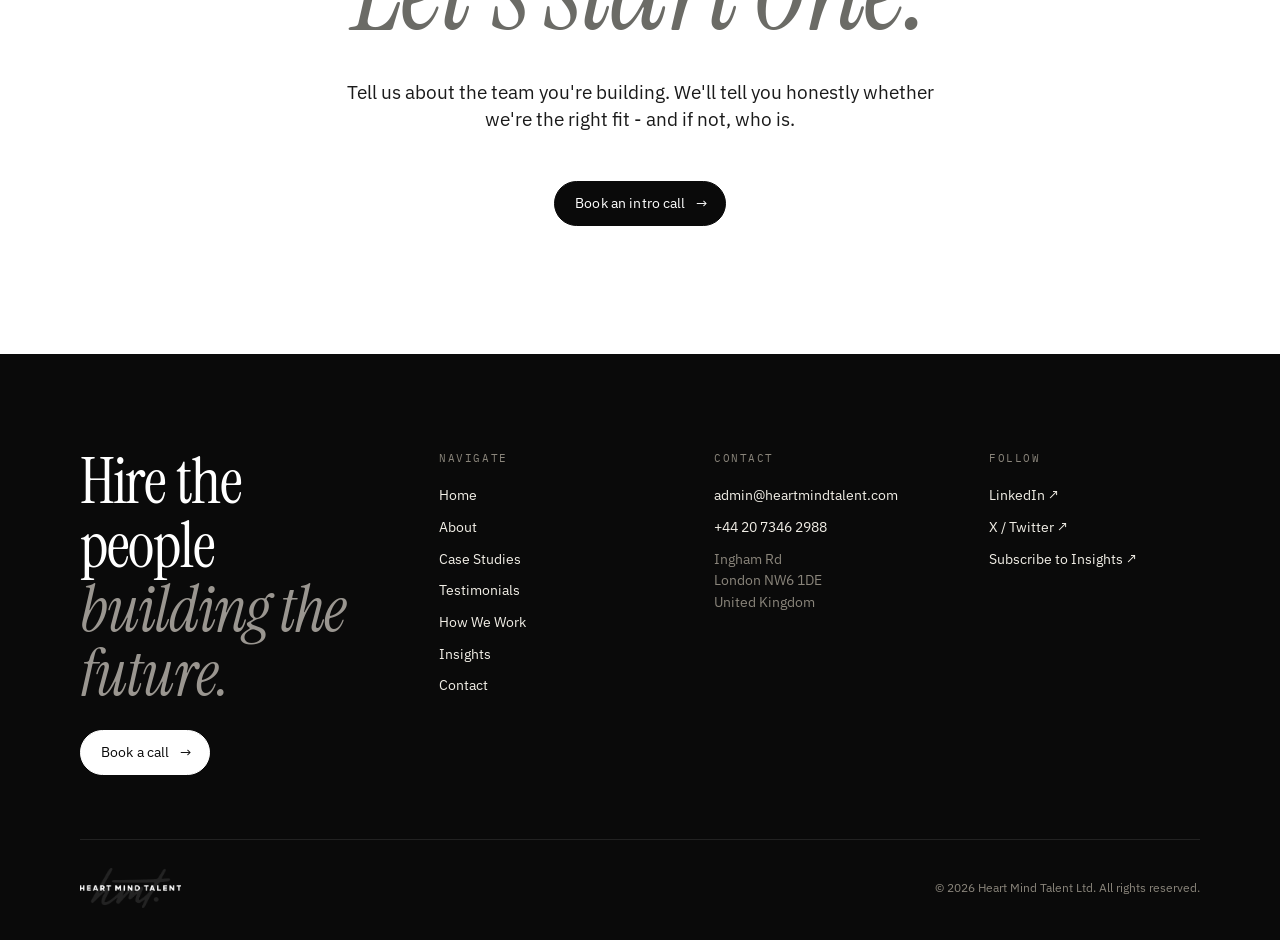
==== commit 9f5eb7c3: "Fix production leftovers: working contact form, SEO files, link previews - Contact form: wire to Net" ====
--- a/about.html
+++ b/about.html
@@ -5,6 +5,19 @@
 <meta name="viewport" content="width=device-width,initial-scale=1" />
 <title>About - Heart Mind Talent</title>
 <meta name="description" content="Specialist recruiters for foundational tech teams. Led by Lital Zigelboim-Dvir - formerly WhatsApp and Waze." />
+<link rel="canonical" href="https://heartmindtalent.com/about" />
+<meta property="og:type" content="website" />
+<meta property="og:site_name" content="Heart Mind Talent" />
+<meta property="og:title" content="About - Heart Mind Talent" />
+<meta property="og:description" content="Specialist recruiters for foundational tech teams. Led by Lital Zigelboim-Dvir - formerly WhatsApp and Waze." />
+<meta property="og:url" content="https://heartmindtalent.com/about" />
+<meta property="og:image" content="https://heartmindtalent.com/assets/photos/team-couch.jpg" />
+<meta property="og:image:width" content="1600" />
+<meta property="og:image:height" content="1067" />
+<meta name="twitter:card" content="summary_large_image" />
+<meta name="twitter:title" content="About - Heart Mind Talent" />
+<meta name="twitter:description" content="Specialist recruiters for foundational tech teams. Led by Lital Zigelboim-Dvir - formerly WhatsApp and Waze." />
+<meta name="twitter:image" content="https://heartmindtalent.com/assets/photos/team-couch.jpg" />
 <link rel="preconnect" href="https://fonts.googleapis.com">
 <link rel="preconnect" href="https://fonts.gstatic.com" crossorigin>
 <link href="https://fonts.googleapis.com/css2?family=Instrument+Serif:ital@0;1&family=IBM+Plex+Sans:wght@300;400;500;600&family=IBM+Plex+Mono:wght@400;500&display=swap" rel="stylesheet">
@@ -26,10 +39,11 @@
     width: 100%;
     background: var(--paper);
   }
-  .team-card .slot image-slot {
+  .team-card .slot img {
     width: 100%;
     height: 100%;
     display: block;
+    object-fit: cover;
   }
   .team-card .name {
     font-family: var(--serif);
@@ -127,13 +141,7 @@
         <!-- Founder, spans 2x2 -->
         <div class="team-card team-card--founder">
           <div class="slot">
-            <image-slot
-              id="t-lital"
-              shape="rect"
-              placeholder="Drop Lital's portrait"
-              fit="cover"
-              src="assets/photos/lital.jpg"
-            ></image-slot>
+            <img src="assets/photos/lital.jpg" alt="Lital Zigelboim-Dvir" />
           </div>
           <div class="name">Lital Zigelboim-Dvir</div>
           <div class="role">Founder &amp; CEO · ex-WhatsApp (5 → 250 engineers) · ex-Waze (first talent hire)</div>
@@ -141,49 +149,49 @@
         </div>
 
         <div class="team-card">
-          <div class="slot"><image-slot id="t-gibran" shape="rect" placeholder="Drop Gibran's portrait" fit="cover" src="assets/photos/gibran.jpg"></image-slot></div>
+          <div class="slot"><img src="assets/photos/gibran.jpg" alt="Gibran Visram" loading="lazy" decoding="async" /></div>
           <div class="name">Gibran Visram</div>
           <div class="role">Senior recruiter</div>
           <div class="li"><a href="https://www.linkedin.com/in/gibran-visram/" target="_blank" rel="noopener">LinkedIn ↗</a></div>
         </div>
 
         <div class="team-card">
-          <div class="slot"><image-slot id="t-divya" shape="rect" placeholder="Drop Divya's portrait" fit="cover" src="assets/photos/divya.jpg"></image-slot></div>
+          <div class="slot"><img src="assets/photos/divya.jpg" alt="Divya Dahiya" loading="lazy" decoding="async" /></div>
           <div class="name">Divya Dahiya</div>
           <div class="role">Senior recruiter</div>
           <div class="li"><a href="https://www.linkedin.com/in/divya-dahiya-61b0b153/" target="_blank" rel="noopener">LinkedIn ↗</a></div>
         </div>
 
         <div class="team-card">
-          <div class="slot"><image-slot id="t-beatriz" shape="rect" placeholder="Drop Beatriz's portrait" fit="cover" src="assets/photos/beatriz.jpg"></image-slot></div>
+          <div class="slot"><img src="assets/photos/beatriz.jpg" alt="Beatriz Lopez Polo" loading="lazy" decoding="async" /></div>
           <div class="name">Beatriz Lopez Polo</div>
           <div class="role">Senior recruiter</div>
           <div class="li"><a href="https://www.linkedin.com/in/beatrizlpolo/" target="_blank" rel="noopener">LinkedIn ↗</a></div>
         </div>
 
         <div class="team-card">
-          <div class="slot"><image-slot id="t-sandhya" shape="rect" placeholder="Drop Sandhya's portrait" fit="cover" src="assets/photos/sandhya.jpg"></image-slot></div>
+          <div class="slot"><img src="assets/photos/sandhya.jpg" alt="Dr. Sandhya Taneja" loading="lazy" decoding="async" /></div>
           <div class="name">Dr. Sandhya Taneja</div>
           <div class="role">Senior recruiter</div>
           <div class="li"><a href="https://www.linkedin.com/in/dr-sandhya-taneja-7b751755/" target="_blank" rel="noopener">LinkedIn ↗</a></div>
         </div>
 
         <div class="team-card">
-          <div class="slot"><image-slot id="t-ahmet" shape="rect" placeholder="Drop Ahmet's portrait" fit="cover" src="assets/photos/ahmet.jpg"></image-slot></div>
+          <div class="slot"><img src="assets/photos/ahmet.jpg" alt="Ahmet Timur" loading="lazy" decoding="async" /></div>
           <div class="name">Ahmet Timur</div>
           <div class="role">Senior recruiter</div>
           <div class="li"><a href="https://www.linkedin.com/in/ahmet-timur/" target="_blank" rel="noopener">LinkedIn ↗</a></div>
         </div>
 
         <div class="team-card">
-          <div class="slot"><image-slot id="t-delphine" shape="rect" placeholder="Drop Delphine's portrait" fit="cover" src="assets/photos/delphine.jpg"></image-slot></div>
+          <div class="slot"><img src="assets/photos/delphine.jpg" alt="Delphine Rousseau" loading="lazy" decoding="async" /></div>
           <div class="name">Delphine Rousseau</div>
           <div class="role">Senior recruiter</div>
           <div class="li"><a href="https://www.linkedin.com/in/delphinerousseau/" target="_blank" rel="noopener">LinkedIn ↗</a></div>
         </div>
 
         <div class="team-card">
-          <div class="slot"><image-slot id="t-matt" shape="rect" placeholder="Drop Matt's portrait" fit="cover" src="assets/photos/matt.jpg"></image-slot></div>
+          <div class="slot"><img src="assets/photos/matt.jpg" alt="Matt McCourt" loading="lazy" decoding="async" /></div>
           <div class="name">Matt McCourt</div>
           <div class="role">Senior recruiter</div>
           <div class="li"><a href="https://www.linkedin.com/in/mark-mccourt-20232968/" target="_blank" rel="noopener">LinkedIn ↗</a></div>
@@ -262,7 +270,6 @@
 </main>
 
 <div data-footer></div>
-<script src="assets/image-slot.js"></script>
 <script src="assets/partials.js"></script>
 </body>
 </html>
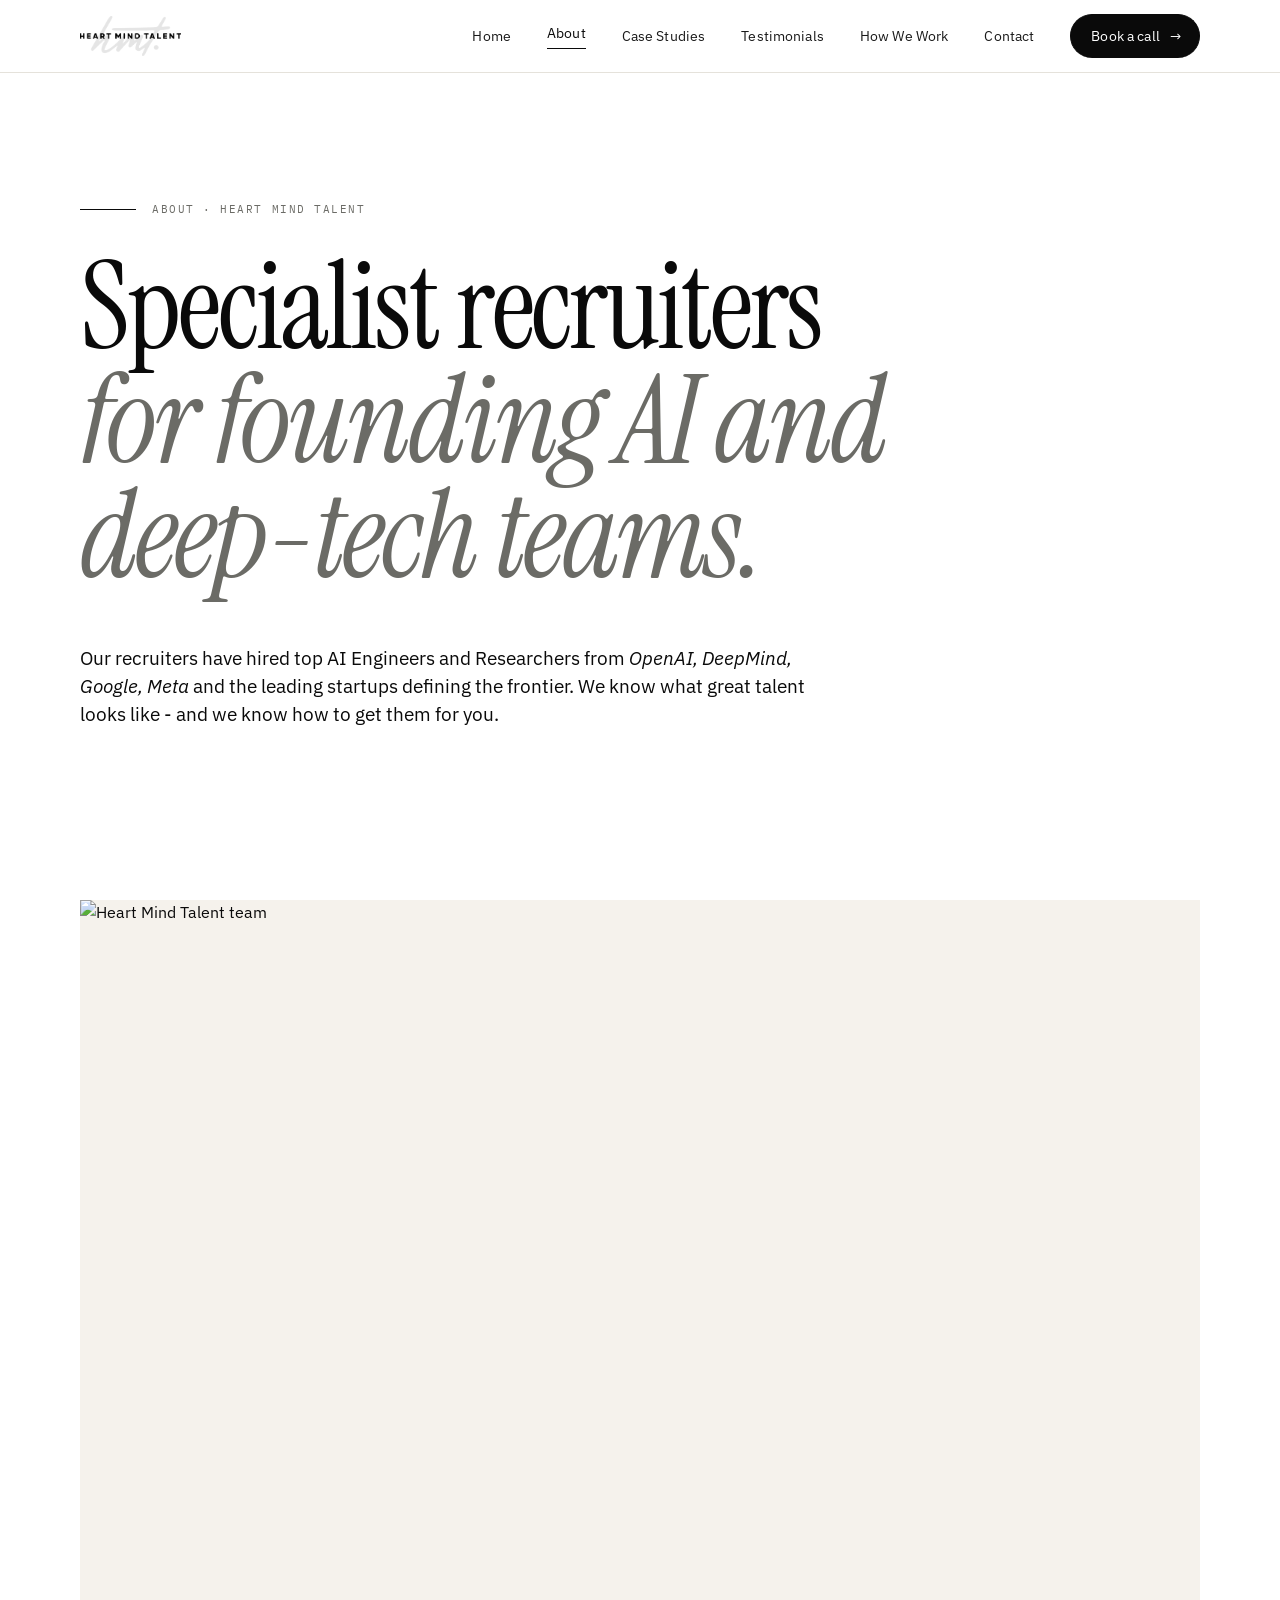
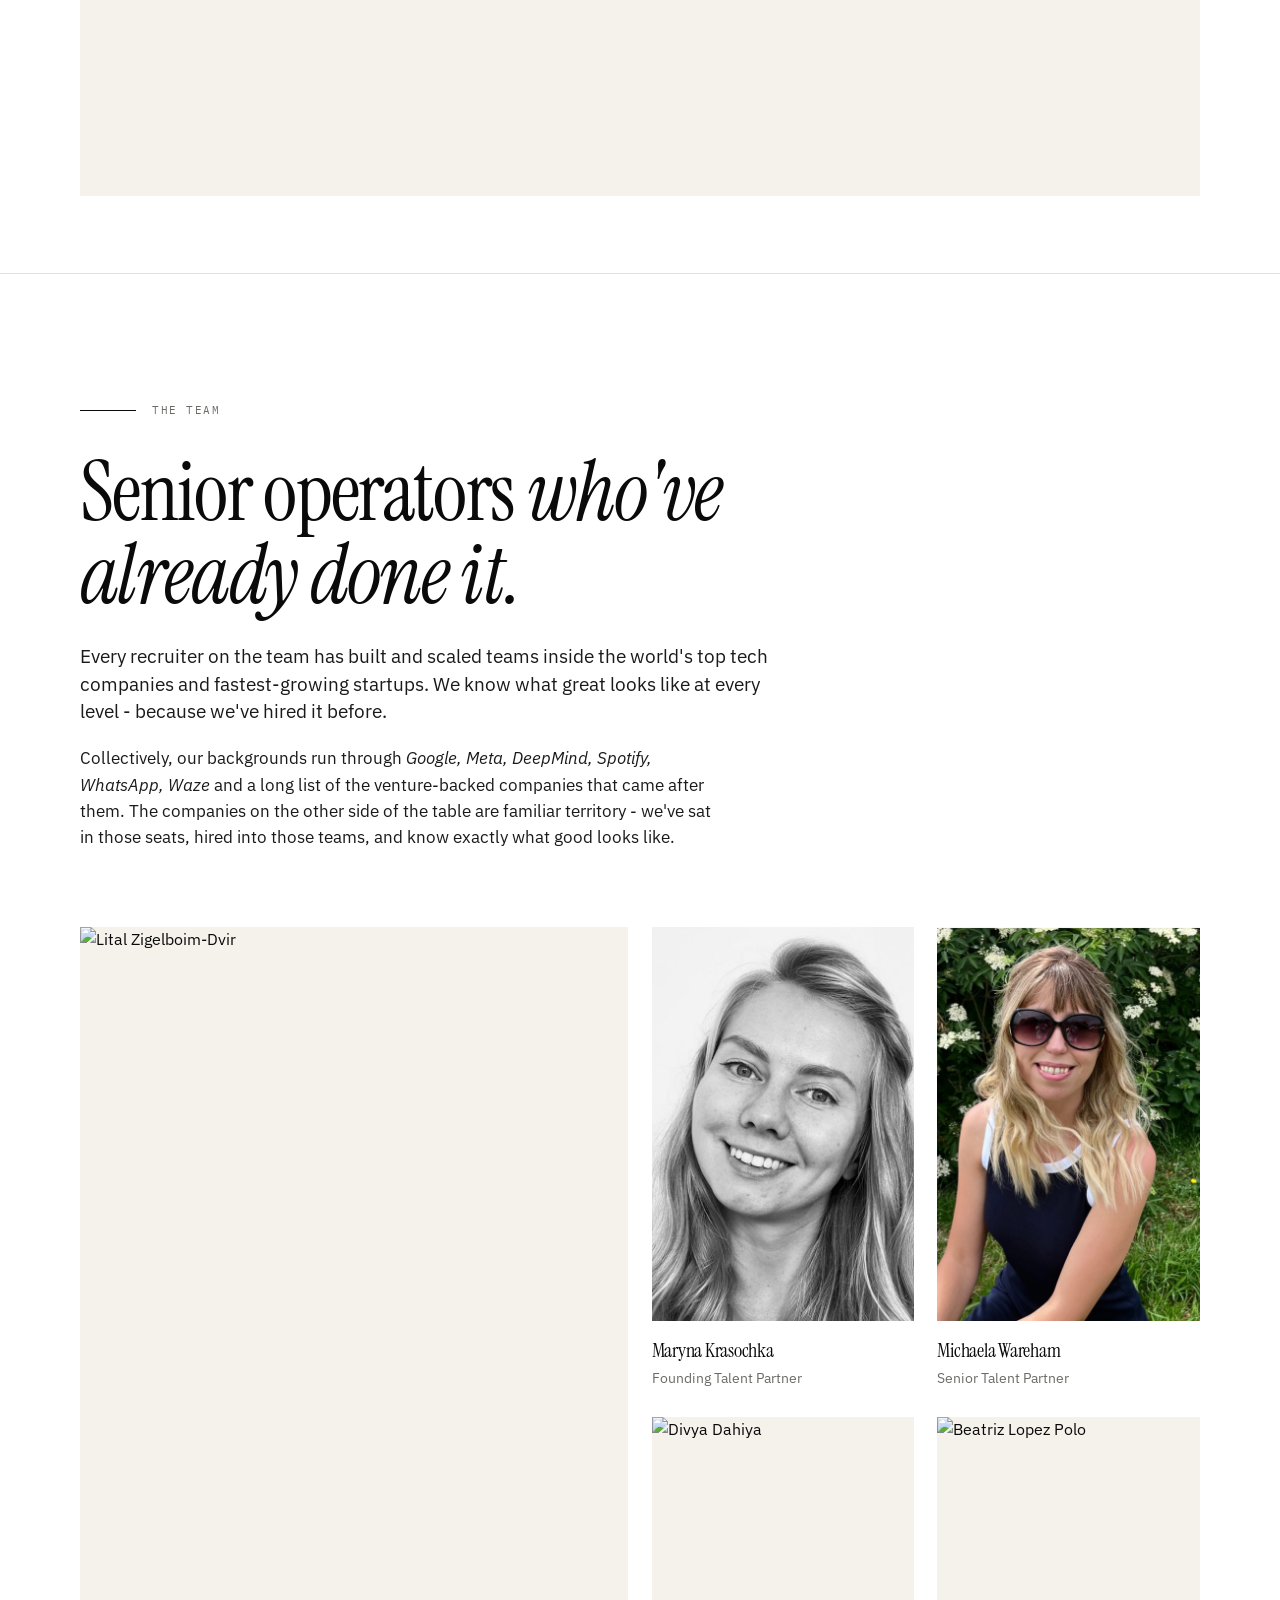
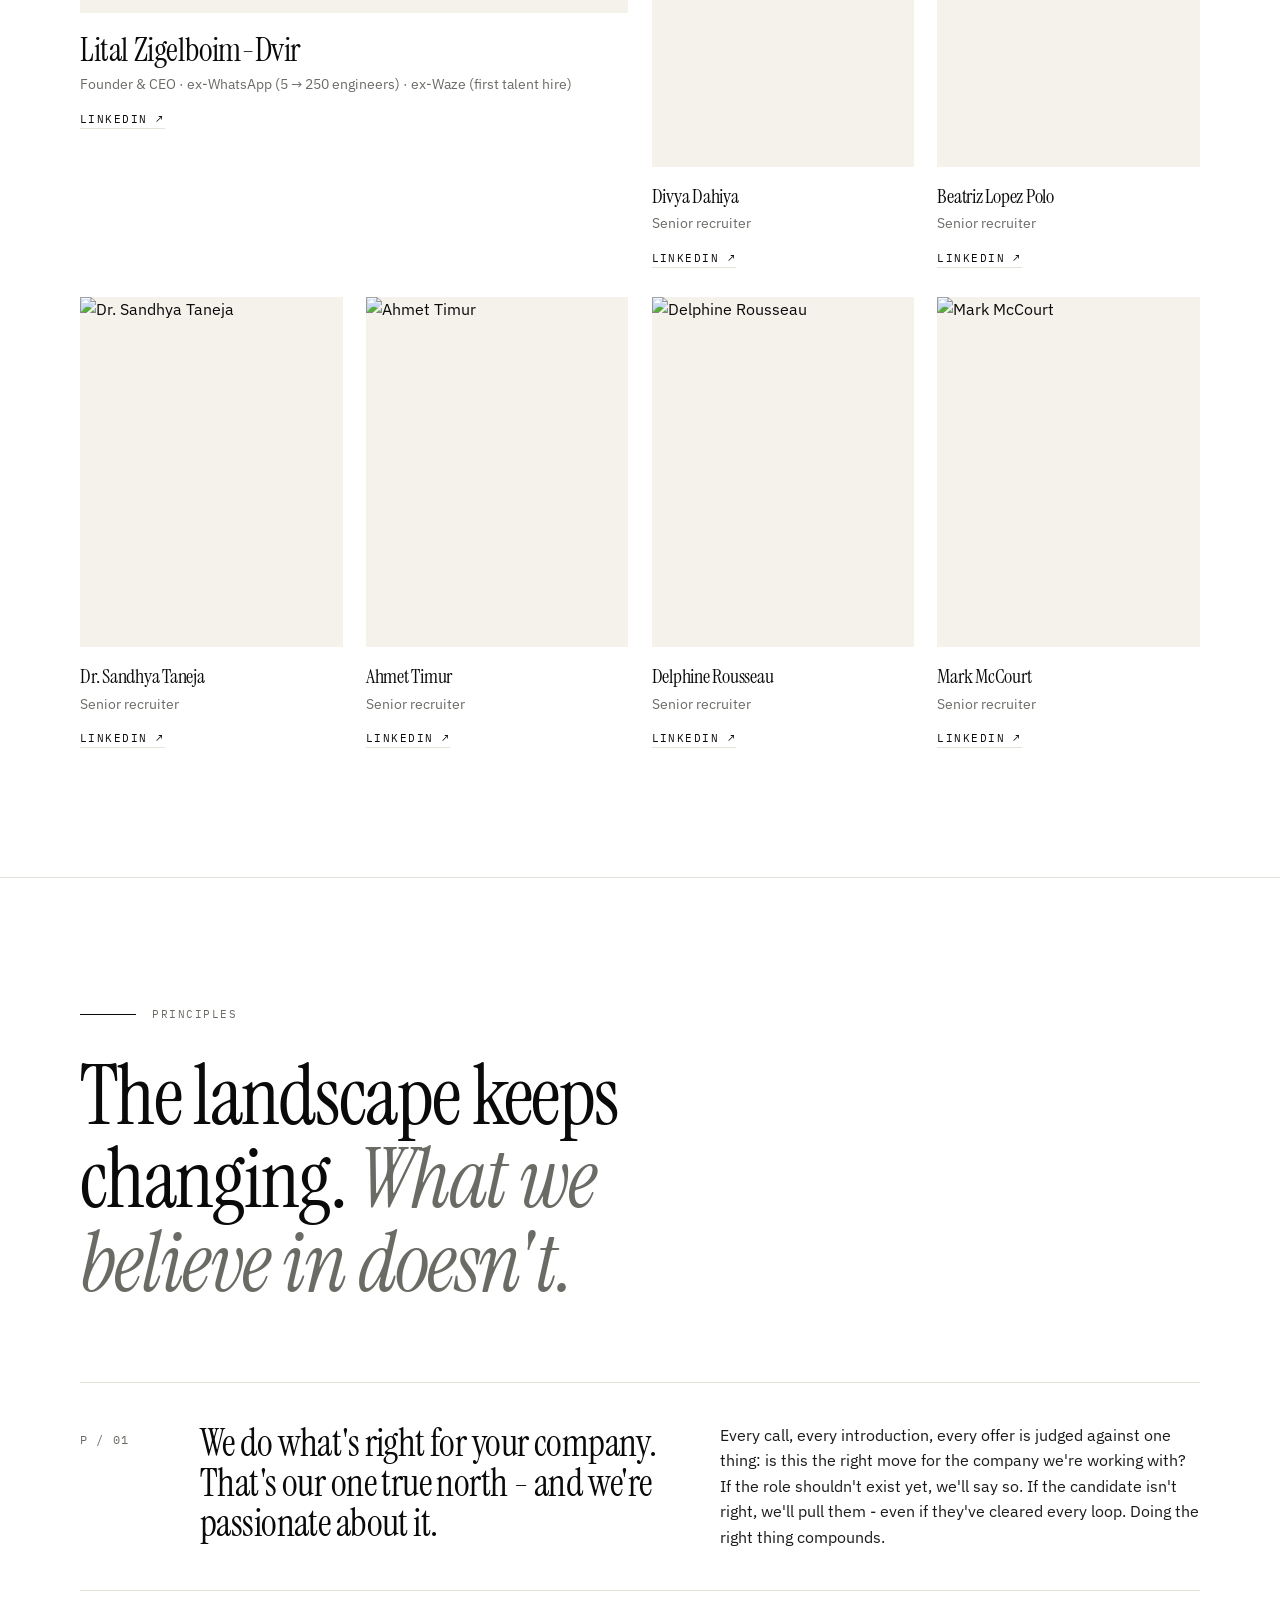
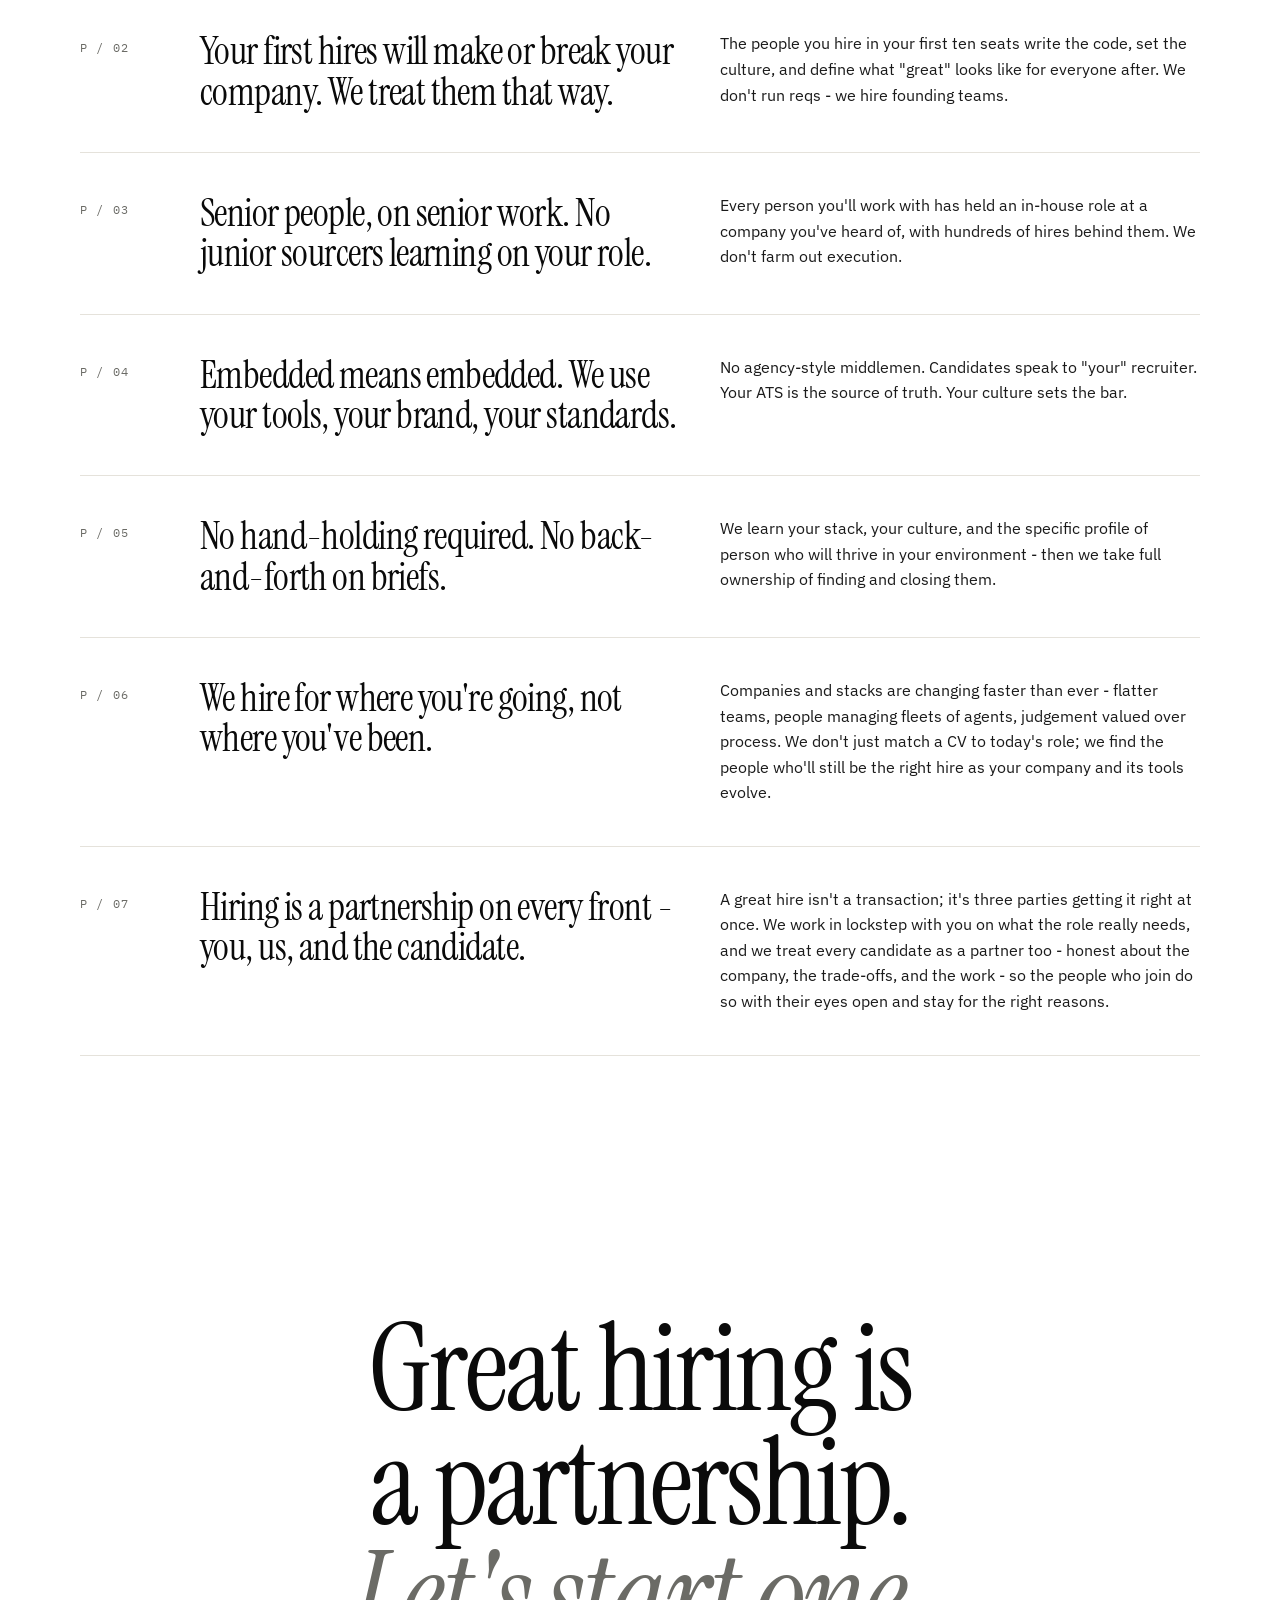
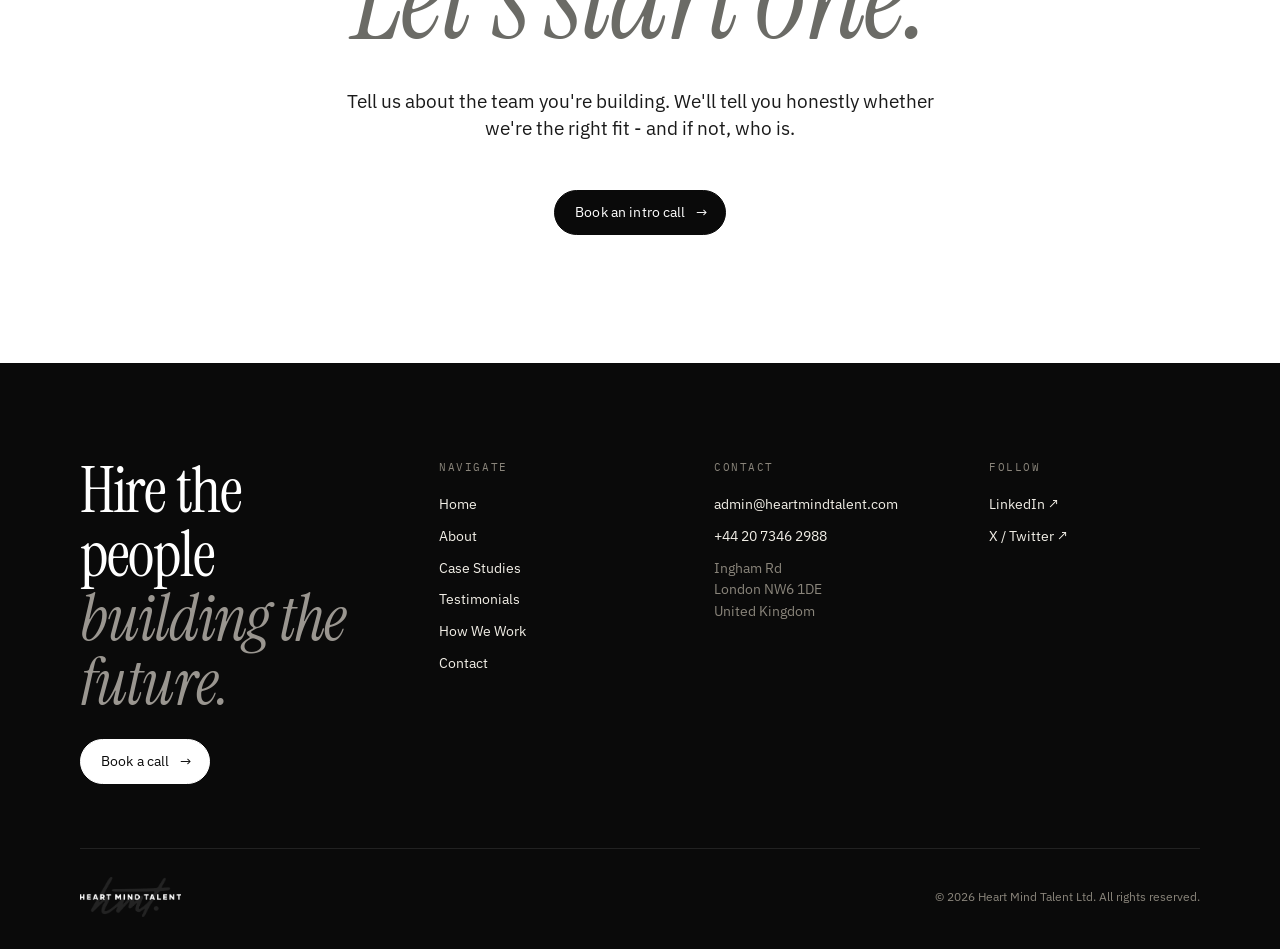
==== commit c7dfd703: "Apply approved site copy, booking link, and team updates. Point Book a call at the Google Calendar l" ====
--- a/about.html
+++ b/about.html
@@ -4,19 +4,19 @@
 <meta charset="utf-8" />
 <meta name="viewport" content="width=device-width,initial-scale=1" />
 <title>About - Heart Mind Talent</title>
-<meta name="description" content="Specialist recruiters for foundational tech teams. Led by Lital Zigelboim-Dvir - formerly WhatsApp and Waze." />
+<meta name="description" content="Specialist recruiters for founding AI and deep-tech teams, seed to Series B. Led by Lital Zigelboim-Dvir - formerly WhatsApp and Waze." />
 <link rel="canonical" href="https://heartmindtalent.com/about" />
 <meta property="og:type" content="website" />
 <meta property="og:site_name" content="Heart Mind Talent" />
 <meta property="og:title" content="About - Heart Mind Talent" />
-<meta property="og:description" content="Specialist recruiters for foundational tech teams. Led by Lital Zigelboim-Dvir - formerly WhatsApp and Waze." />
+<meta property="og:description" content="Specialist recruiters for founding AI and deep-tech teams, seed to Series B. Led by Lital Zigelboim-Dvir - formerly WhatsApp and Waze." />
 <meta property="og:url" content="https://heartmindtalent.com/about" />
 <meta property="og:image" content="https://heartmindtalent.com/assets/photos/team-couch.jpg" />
 <meta property="og:image:width" content="1600" />
 <meta property="og:image:height" content="1067" />
 <meta name="twitter:card" content="summary_large_image" />
 <meta name="twitter:title" content="About - Heart Mind Talent" />
-<meta name="twitter:description" content="Specialist recruiters for foundational tech teams. Led by Lital Zigelboim-Dvir - formerly WhatsApp and Waze." />
+<meta name="twitter:description" content="Specialist recruiters for founding AI and deep-tech teams, seed to Series B. Led by Lital Zigelboim-Dvir - formerly WhatsApp and Waze." />
 <meta name="twitter:image" content="https://heartmindtalent.com/assets/photos/team-couch.jpg" />
 <link rel="preconnect" href="https://fonts.googleapis.com">
 <link rel="preconnect" href="https://fonts.gstatic.com" crossorigin>
@@ -102,7 +102,7 @@
         <span class="eyebrow">About · Heart Mind Talent</span>
       </div>
       <h1 class="display reveal" style="max-width: 18ch;">
-        Specialist recruiters <em>for foundational tech teams.</em>
+        Specialist recruiters <em>for founding AI and deep-tech teams.</em>
       </h1>
       <p class="lede reveal" style="margin-top: clamp(32px, 4vw, 56px); max-width: 70ch; color: var(--ink);">
         Our recruiters have hired top AI Engineers and Researchers from <em style="font-style: italic;">OpenAI, DeepMind, Google, Meta</em> and the leading startups defining the frontier. We know what great talent looks like - and we know how to get them for you.
@@ -149,10 +149,15 @@
         </div>
 
         <div class="team-card">
-          <div class="slot"><img src="assets/photos/gibran.jpg" alt="Gibran Visram" loading="lazy" decoding="async" /></div>
-          <div class="name">Gibran Visram</div>
-          <div class="role">Senior recruiter</div>
-          <div class="li"><a href="https://www.linkedin.com/in/gibran-visram/" target="_blank" rel="noopener">LinkedIn ↗</a></div>
+          <div class="slot"><img src="assets/photos/maryna.jpg" alt="Maryna Krasochka" loading="lazy" decoding="async" /></div>
+          <div class="name">Maryna Krasochka</div>
+          <div class="role">Founding Talent Partner</div>
+        </div>
+
+        <div class="team-card">
+          <div class="slot"><img src="assets/photos/michaela.jpg" alt="Michaela Wareham" loading="lazy" decoding="async" /></div>
+          <div class="name">Michaela Wareham</div>
+          <div class="role">Senior Talent Partner</div>
         </div>
 
         <div class="team-card">
@@ -191,8 +196,8 @@
         </div>
 
         <div class="team-card">
-          <div class="slot"><img src="assets/photos/matt.jpg" alt="Matt McCourt" loading="lazy" decoding="async" /></div>
-          <div class="name">Matt McCourt</div>
+          <div class="slot"><img src="assets/photos/matt.jpg" alt="Mark McCourt" loading="lazy" decoding="async" /></div>
+          <div class="name">Mark McCourt</div>
           <div class="role">Senior recruiter</div>
           <div class="li"><a href="https://www.linkedin.com/in/mark-mccourt-20232968/" target="_blank" rel="noopener">LinkedIn ↗</a></div>
         </div>
@@ -262,7 +267,7 @@
         Tell us about the team you're building. We'll tell you honestly whether we're the right fit - and if not, who is.
       </p>
       <div style="margin-top: 48px; display:flex; gap: 16px; justify-content: center; flex-wrap: wrap;">
-        <a href="contact.html#book" class="cta">Book an intro call <span class="cta__arrow">→</span></a>
+        <a href="https://calendar.app.google/wt2yxnA5KH1h99Gd8" target="_blank" rel="noopener" class="cta">Book an intro call <span class="cta__arrow">→</span></a>
       </div>
     </div>
   </section>
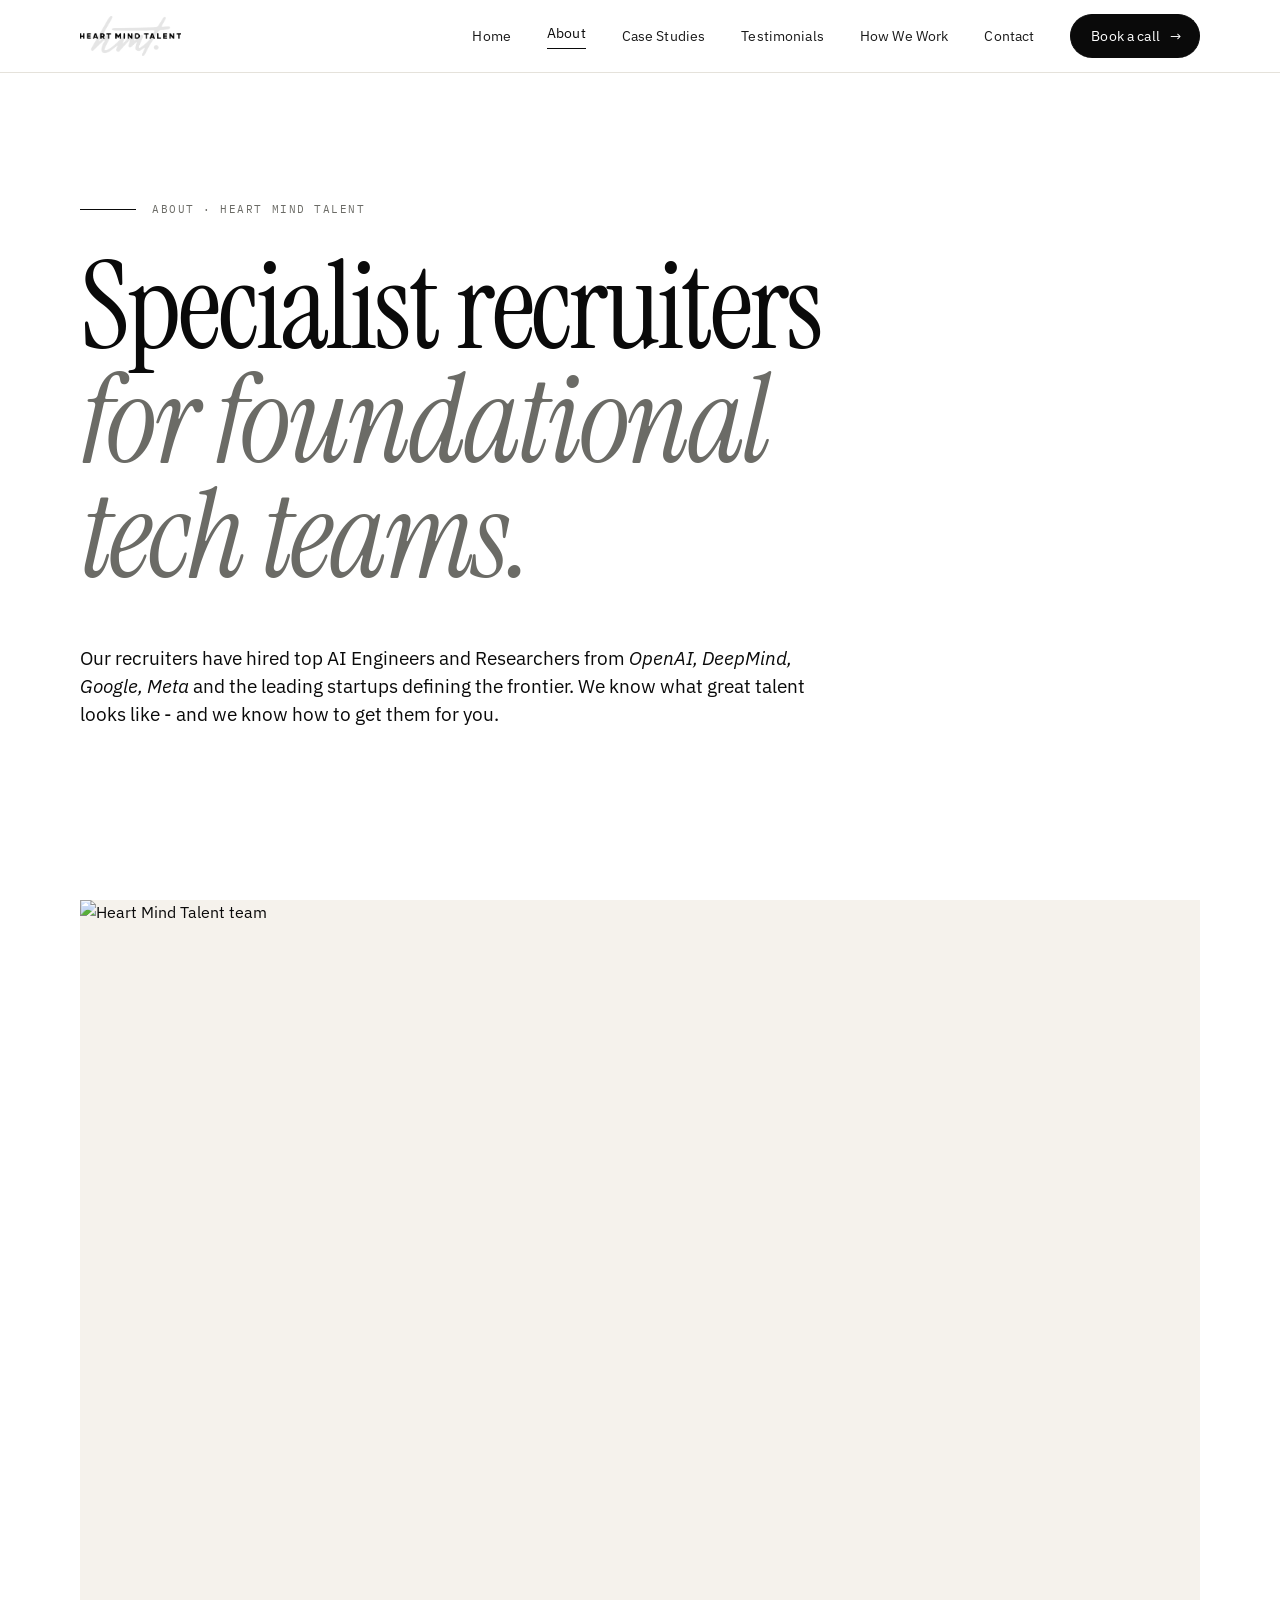
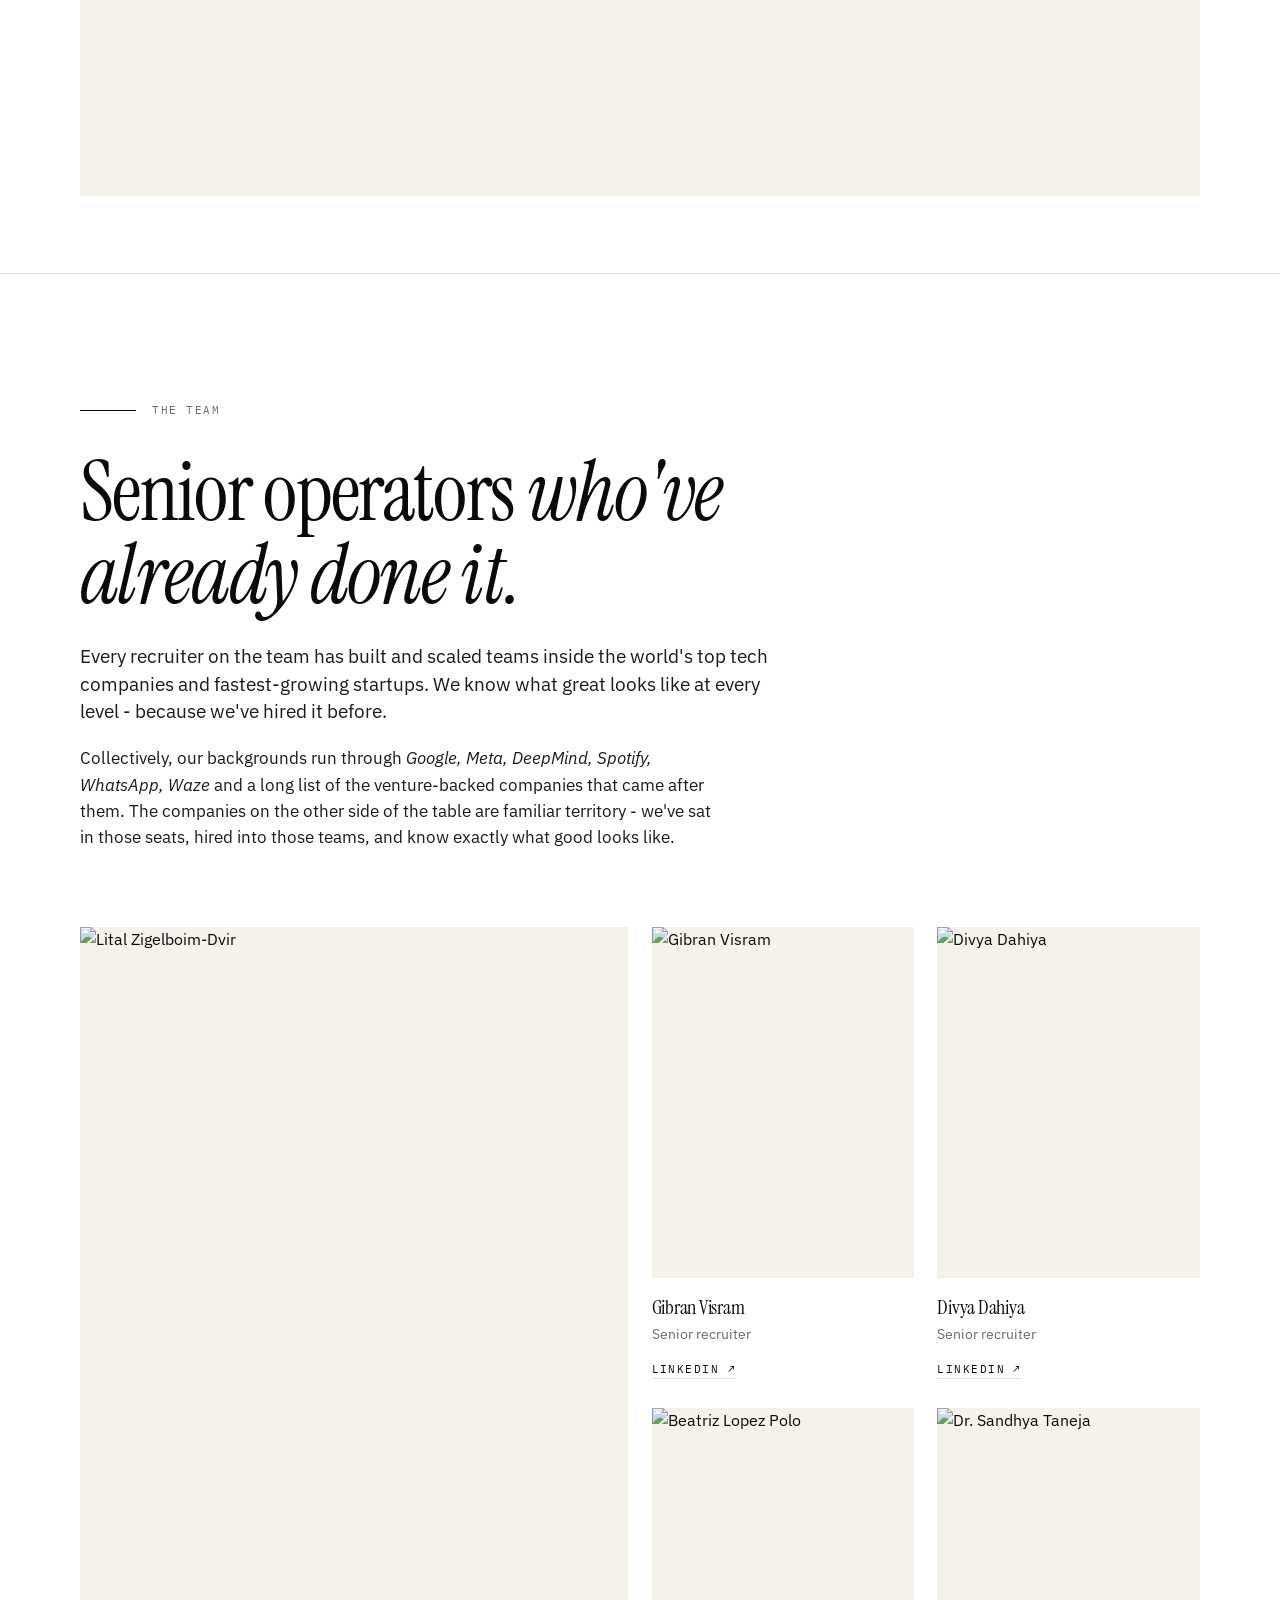
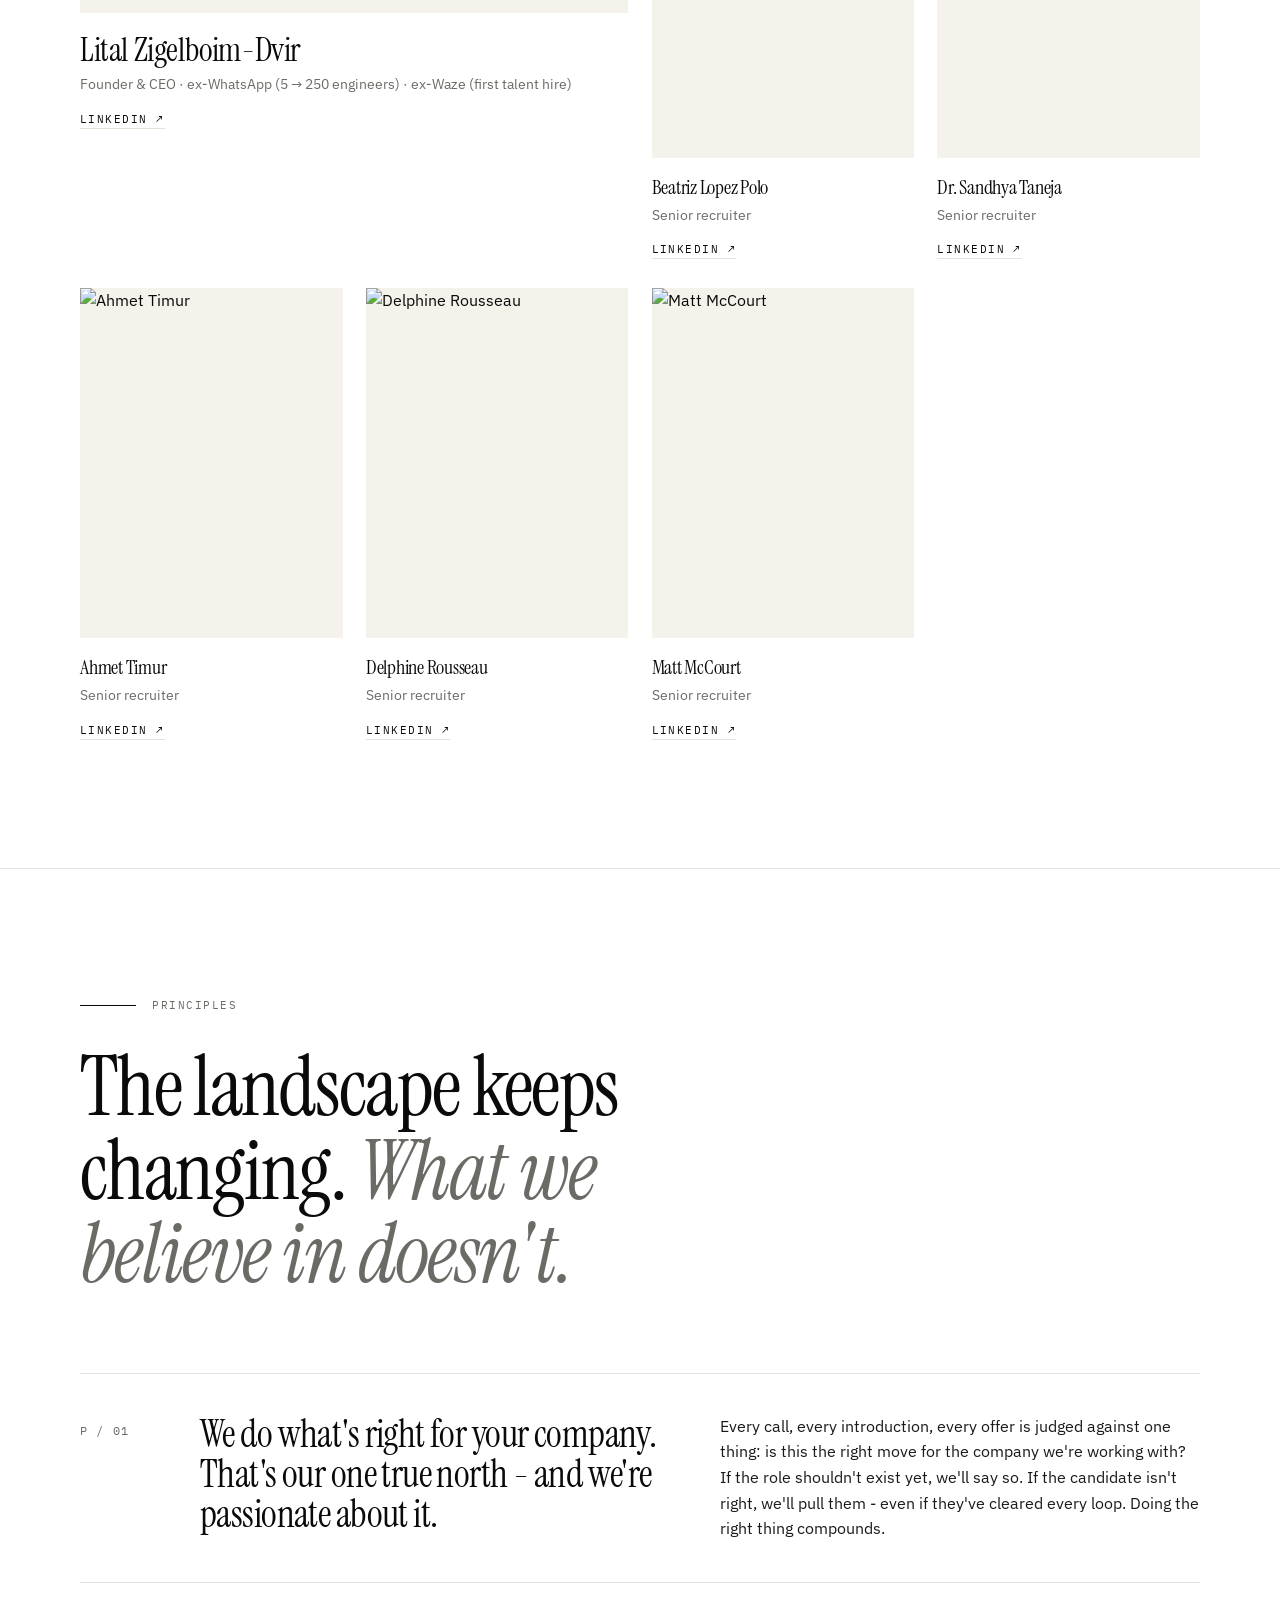
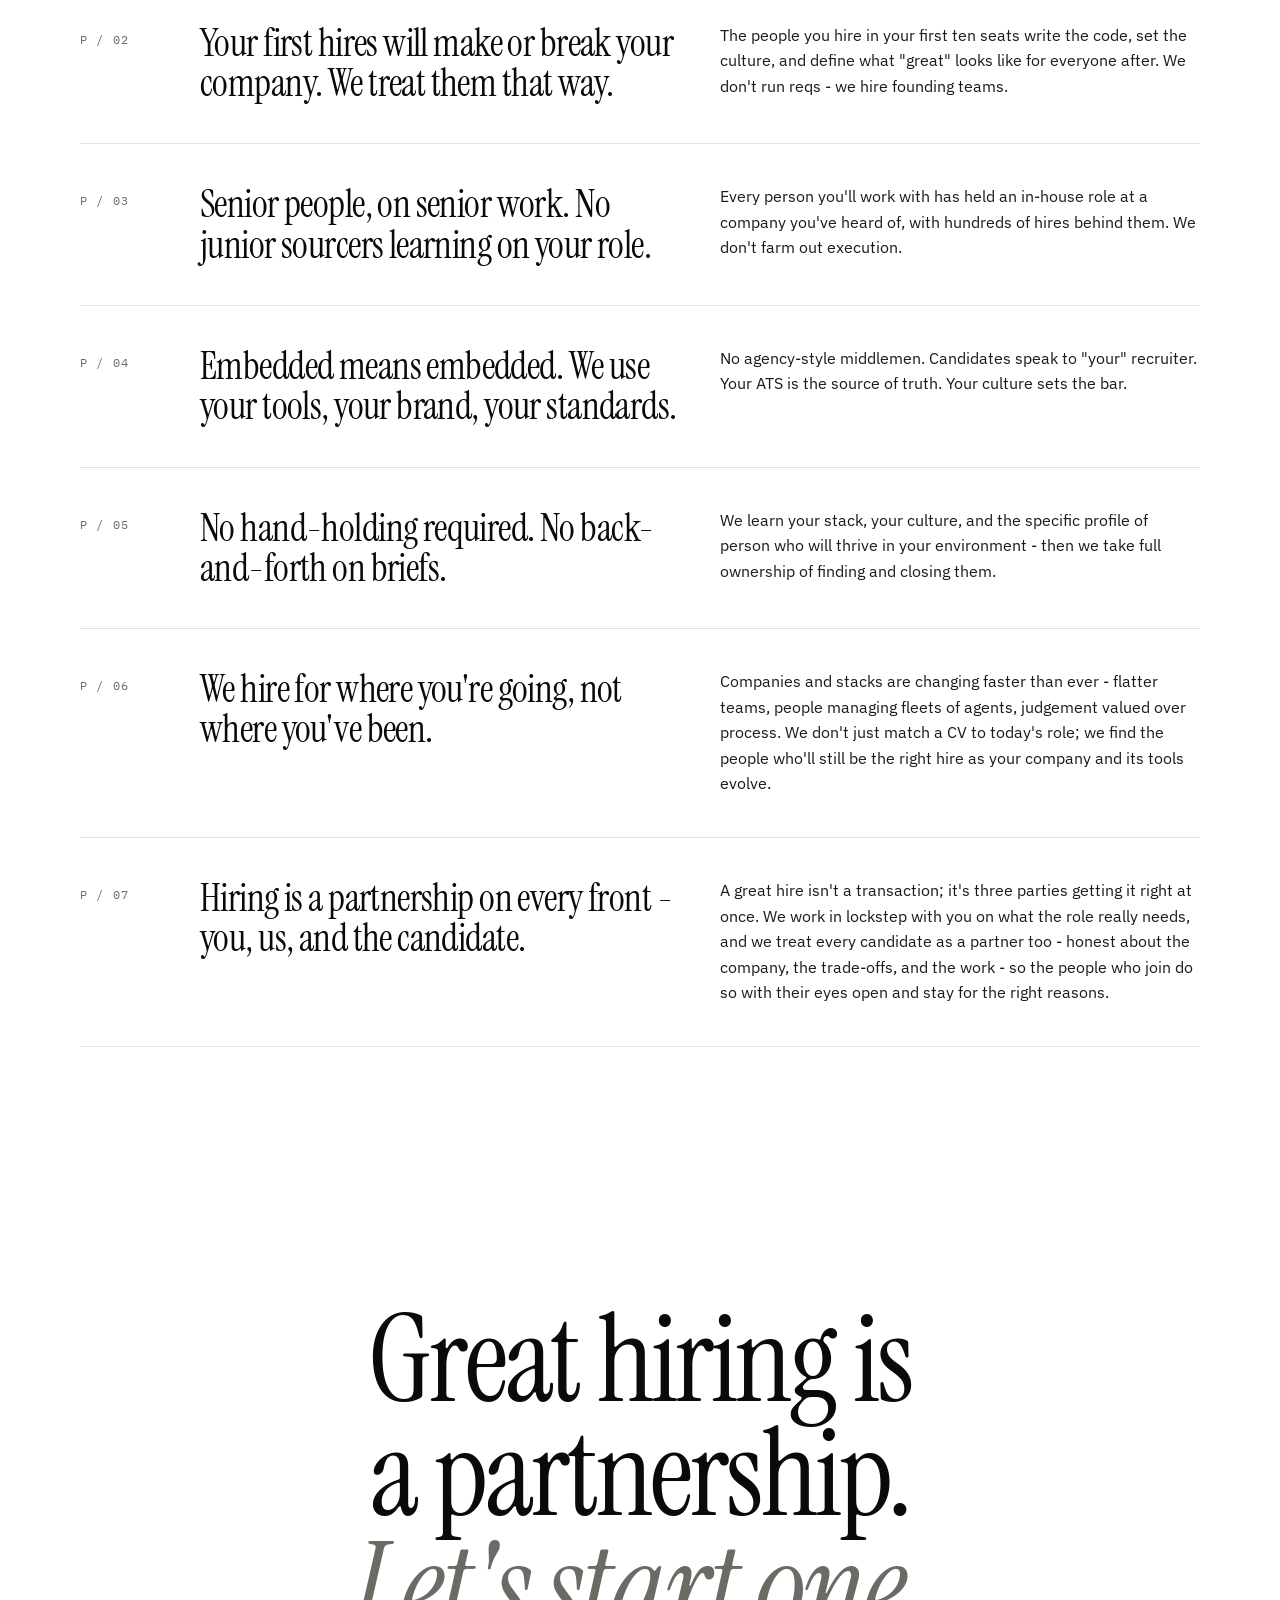
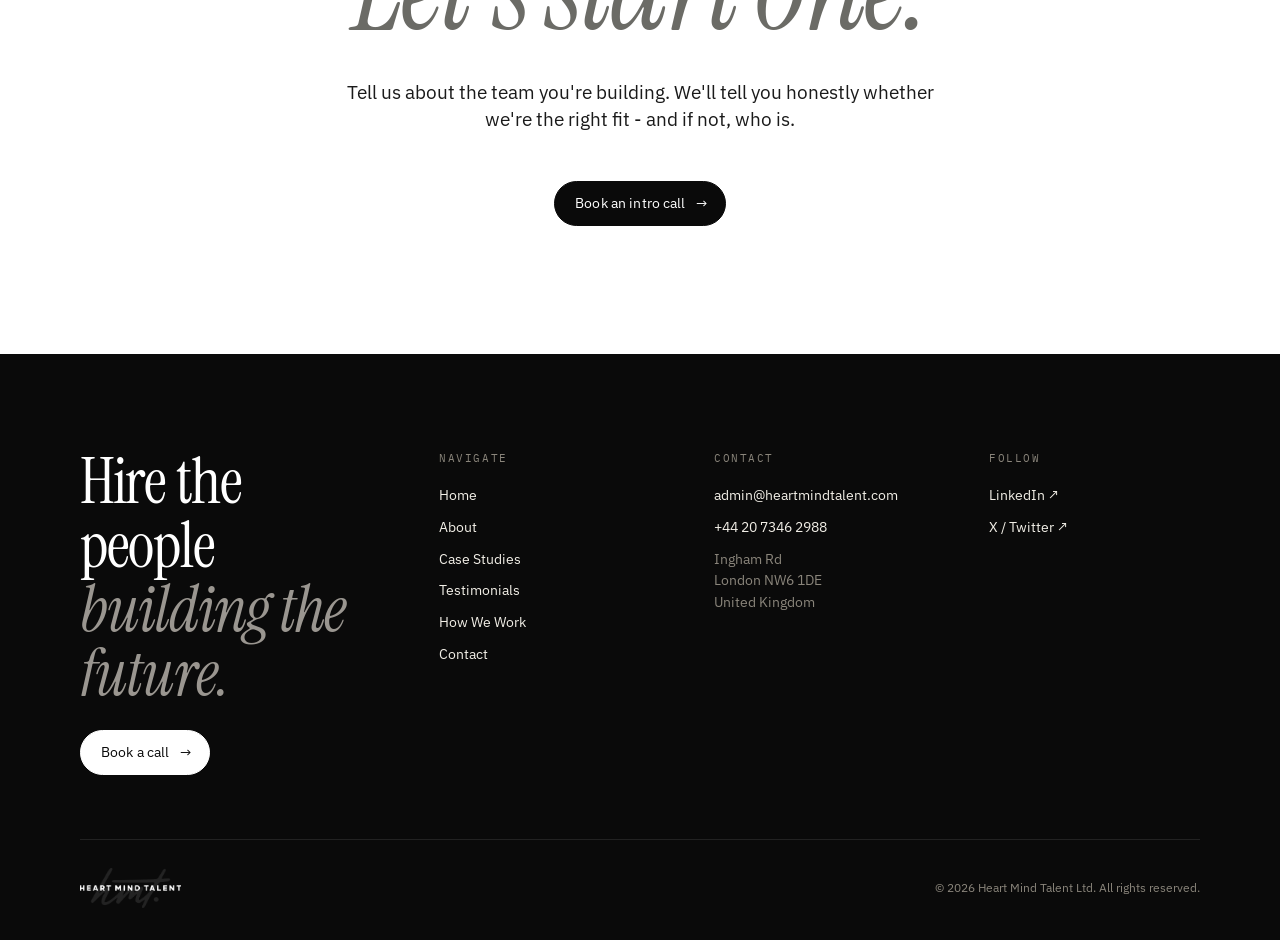
==== commit dd7aacc9: "Bot readability: Organization JSON-LD, llms.txt, AI crawler robots lines Allow named AI crawlers in " ====
--- a/about.html
+++ b/about.html
@@ -4,19 +4,19 @@
 <meta charset="utf-8" />
 <meta name="viewport" content="width=device-width,initial-scale=1" />
 <title>About - Heart Mind Talent</title>
-<meta name="description" content="Specialist recruiters for founding AI and deep-tech teams, seed to Series B. Led by Lital Zigelboim-Dvir - formerly WhatsApp and Waze." />
+<meta name="description" content="Specialist recruiters for foundational tech teams. Led by Lital Zigelboim-Dvir - formerly WhatsApp and Waze." />
 <link rel="canonical" href="https://heartmindtalent.com/about" />
 <meta property="og:type" content="website" />
 <meta property="og:site_name" content="Heart Mind Talent" />
 <meta property="og:title" content="About - Heart Mind Talent" />
-<meta property="og:description" content="Specialist recruiters for founding AI and deep-tech teams, seed to Series B. Led by Lital Zigelboim-Dvir - formerly WhatsApp and Waze." />
+<meta property="og:description" content="Specialist recruiters for foundational tech teams. Led by Lital Zigelboim-Dvir - formerly WhatsApp and Waze." />
 <meta property="og:url" content="https://heartmindtalent.com/about" />
 <meta property="og:image" content="https://heartmindtalent.com/assets/photos/team-couch.jpg" />
 <meta property="og:image:width" content="1600" />
 <meta property="og:image:height" content="1067" />
 <meta name="twitter:card" content="summary_large_image" />
 <meta name="twitter:title" content="About - Heart Mind Talent" />
-<meta name="twitter:description" content="Specialist recruiters for founding AI and deep-tech teams, seed to Series B. Led by Lital Zigelboim-Dvir - formerly WhatsApp and Waze." />
+<meta name="twitter:description" content="Specialist recruiters for foundational tech teams. Led by Lital Zigelboim-Dvir - formerly WhatsApp and Waze." />
 <meta name="twitter:image" content="https://heartmindtalent.com/assets/photos/team-couch.jpg" />
 <link rel="preconnect" href="https://fonts.googleapis.com">
 <link rel="preconnect" href="https://fonts.gstatic.com" crossorigin>
@@ -87,6 +87,31 @@
     .team-card--founder .slot { aspect-ratio: 3/4; }
   }
 </style>
+<script type="application/ld+json">
+{
+  "@context": "https://schema.org",
+  "@type": "Organization",
+  "name": "Heart Mind Talent",
+  "legalName": "Heart Mind Talent Ltd",
+  "url": "https://heartmindtalent.com/",
+  "logo": "https://heartmindtalent.com/assets/photos/team-couch.jpg",
+  "description": "Specialist recruiters for foundational tech teams. We hire the first engineers, technical leads and CTOs for AI and tech startups across Europe.",
+  "email": "admin@heartmindtalent.com",
+  "telephone": "+44-20-7346-2988",
+  "address": {
+    "@type": "PostalAddress",
+    "streetAddress": "Ingham Rd",
+    "addressLocality": "London",
+    "postalCode": "NW6 1DE",
+    "addressCountry": "GB"
+  },
+  "foundingDate": "2023",
+  "sameAs": [
+    "https://www.linkedin.com/company/heart-mind-talent-ltd/",
+    "https://x.com/HeartMindTalent"
+  ]
+}
+</script>
 </head>
 <body>
 
@@ -102,7 +127,7 @@
         <span class="eyebrow">About · Heart Mind Talent</span>
       </div>
       <h1 class="display reveal" style="max-width: 18ch;">
-        Specialist recruiters <em>for founding AI and deep-tech teams.</em>
+        Specialist recruiters <em>for foundational tech teams.</em>
       </h1>
       <p class="lede reveal" style="margin-top: clamp(32px, 4vw, 56px); max-width: 70ch; color: var(--ink);">
         Our recruiters have hired top AI Engineers and Researchers from <em style="font-style: italic;">OpenAI, DeepMind, Google, Meta</em> and the leading startups defining the frontier. We know what great talent looks like - and we know how to get them for you.
@@ -149,15 +174,10 @@
         </div>
 
         <div class="team-card">
-          <div class="slot"><img src="assets/photos/maryna.jpg" alt="Maryna Krasochka" loading="lazy" decoding="async" /></div>
-          <div class="name">Maryna Krasochka</div>
-          <div class="role">Founding Talent Partner</div>
-        </div>
-
-        <div class="team-card">
-          <div class="slot"><img src="assets/photos/michaela.jpg" alt="Michaela Wareham" loading="lazy" decoding="async" /></div>
-          <div class="name">Michaela Wareham</div>
-          <div class="role">Senior Talent Partner</div>
+          <div class="slot"><img src="assets/photos/gibran.jpg" alt="Gibran Visram" loading="lazy" decoding="async" /></div>
+          <div class="name">Gibran Visram</div>
+          <div class="role">Senior recruiter</div>
+          <div class="li"><a href="https://www.linkedin.com/in/gibran-visram/" target="_blank" rel="noopener">LinkedIn ↗</a></div>
         </div>
 
         <div class="team-card">
@@ -196,8 +216,8 @@
         </div>
 
         <div class="team-card">
-          <div class="slot"><img src="assets/photos/matt.jpg" alt="Mark McCourt" loading="lazy" decoding="async" /></div>
-          <div class="name">Mark McCourt</div>
+          <div class="slot"><img src="assets/photos/matt.jpg" alt="Matt McCourt" loading="lazy" decoding="async" /></div>
+          <div class="name">Matt McCourt</div>
           <div class="role">Senior recruiter</div>
           <div class="li"><a href="https://www.linkedin.com/in/mark-mccourt-20232968/" target="_blank" rel="noopener">LinkedIn ↗</a></div>
         </div>
@@ -267,7 +287,7 @@
         Tell us about the team you're building. We'll tell you honestly whether we're the right fit - and if not, who is.
       </p>
       <div style="margin-top: 48px; display:flex; gap: 16px; justify-content: center; flex-wrap: wrap;">
-        <a href="https://calendar.app.google/wt2yxnA5KH1h99Gd8" target="_blank" rel="noopener" class="cta">Book an intro call <span class="cta__arrow">→</span></a>
+        <a href="contact.html#book" class="cta">Book an intro call <span class="cta__arrow">→</span></a>
       </div>
     </div>
   </section>
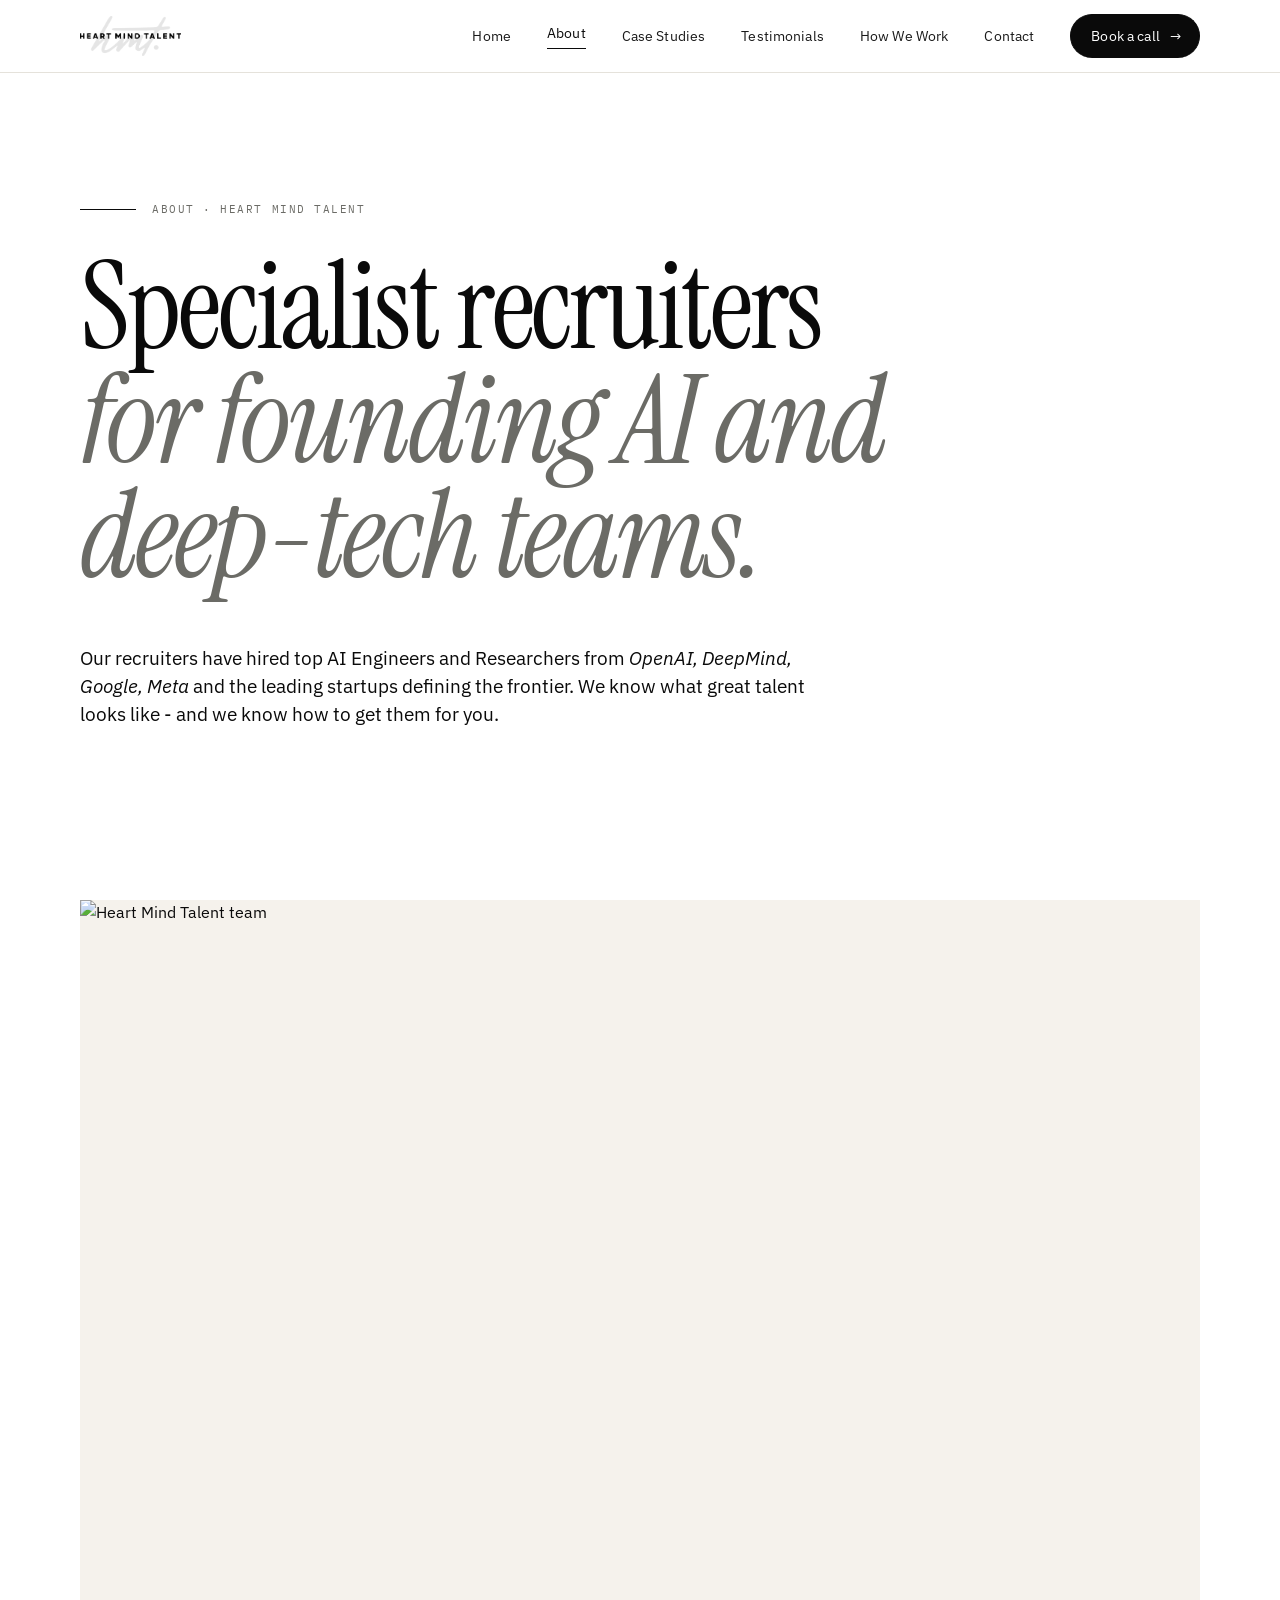
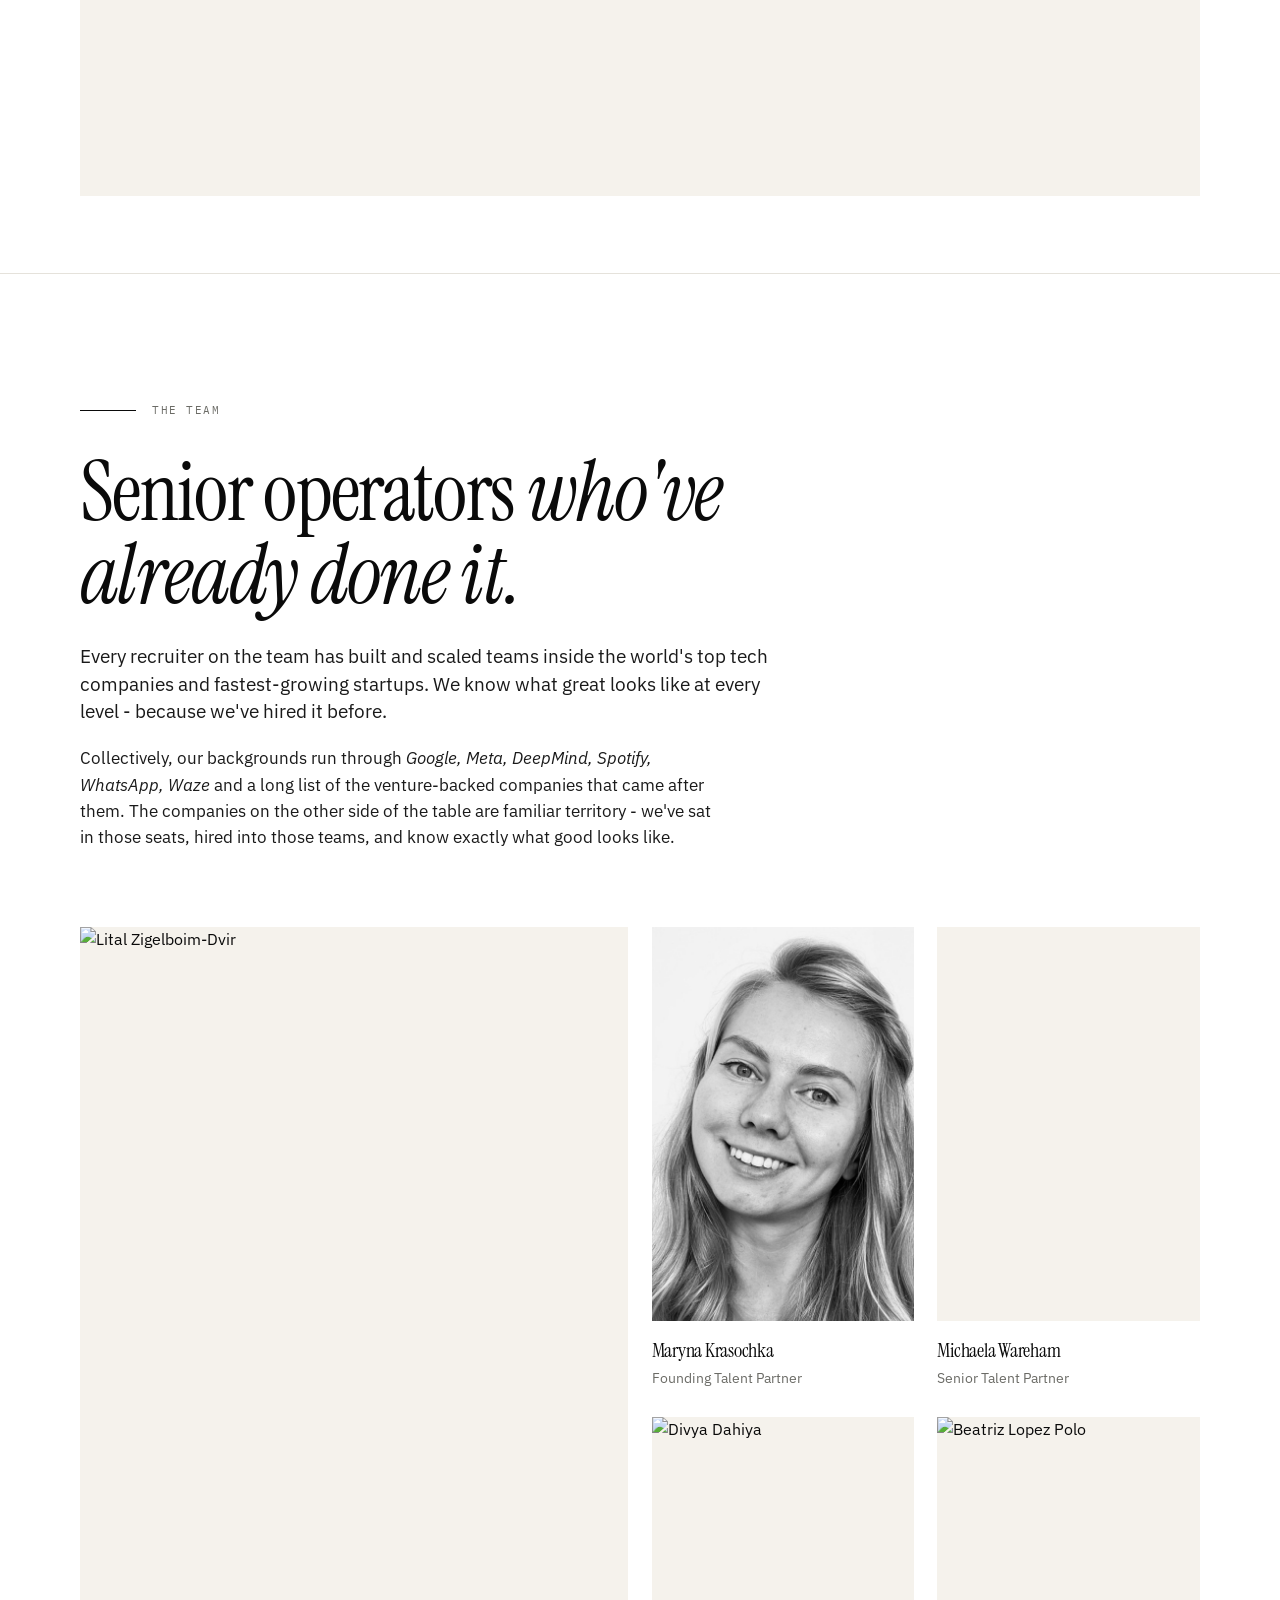
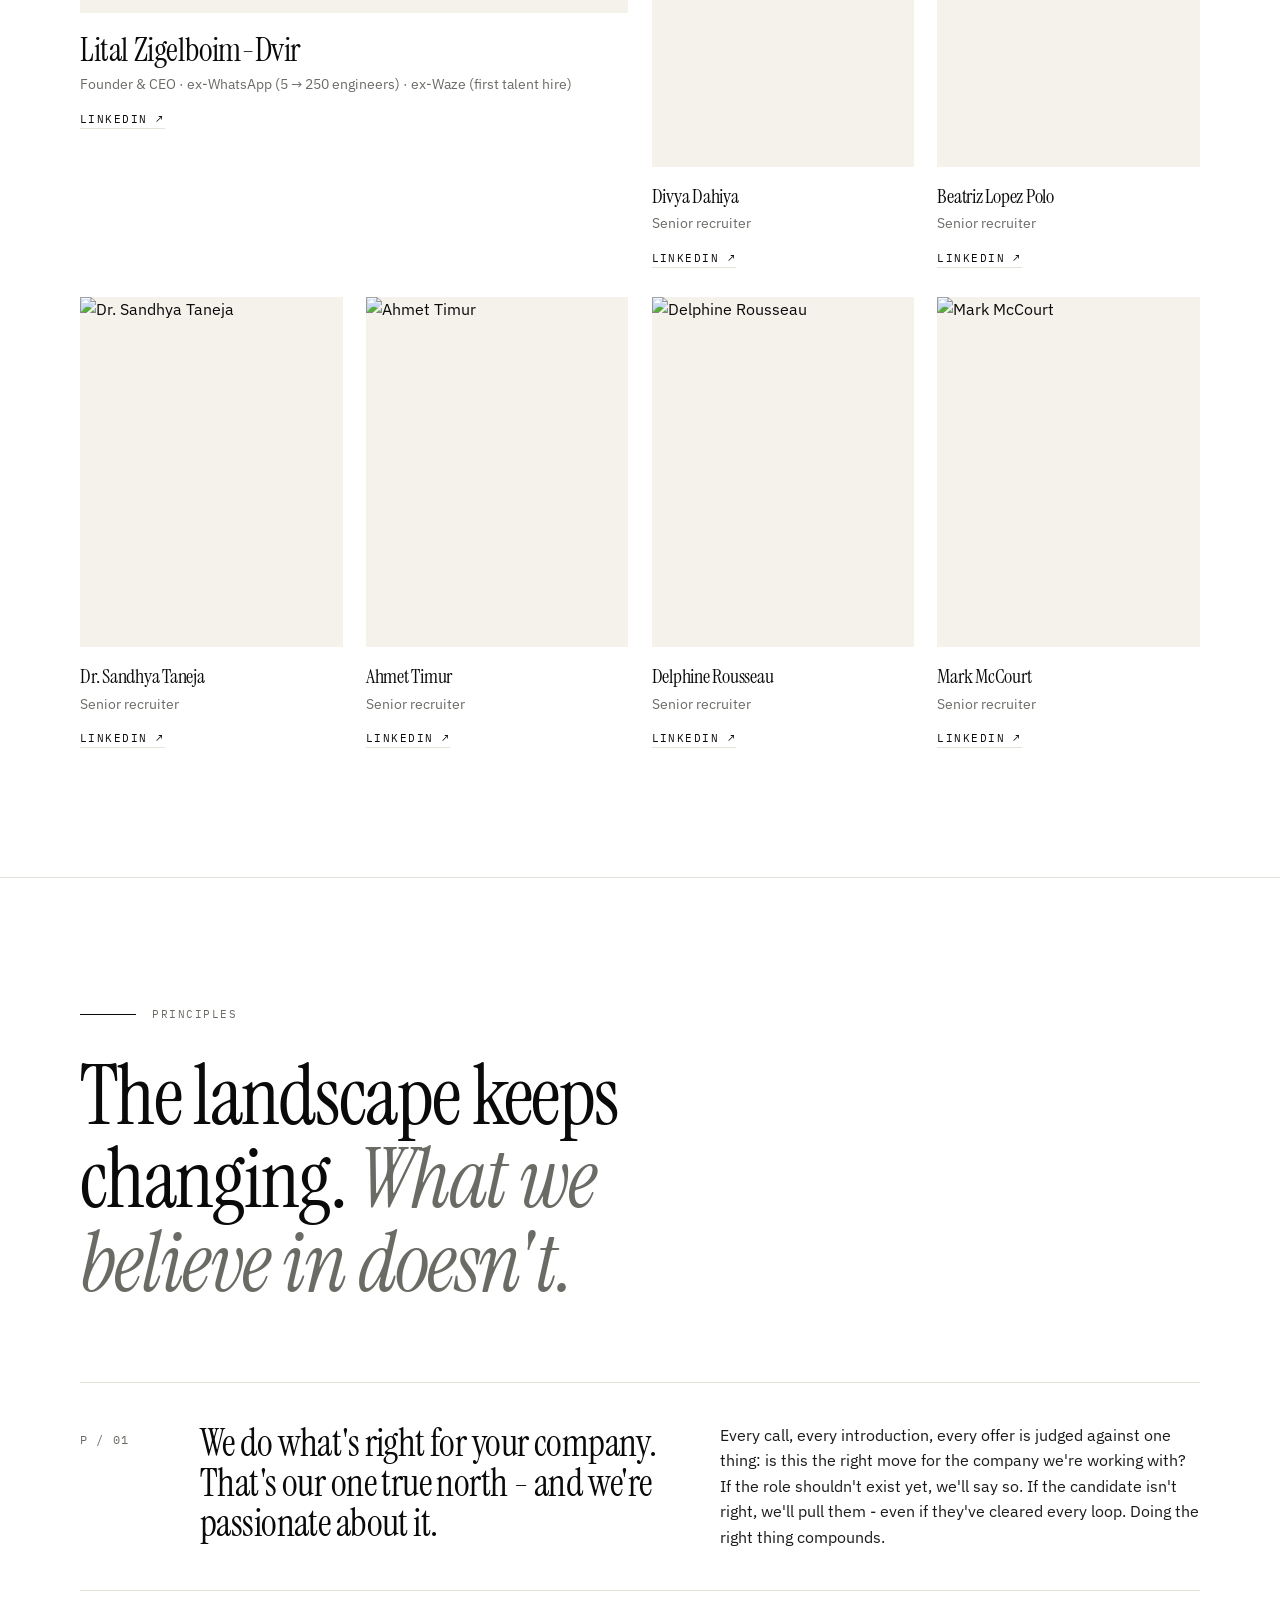
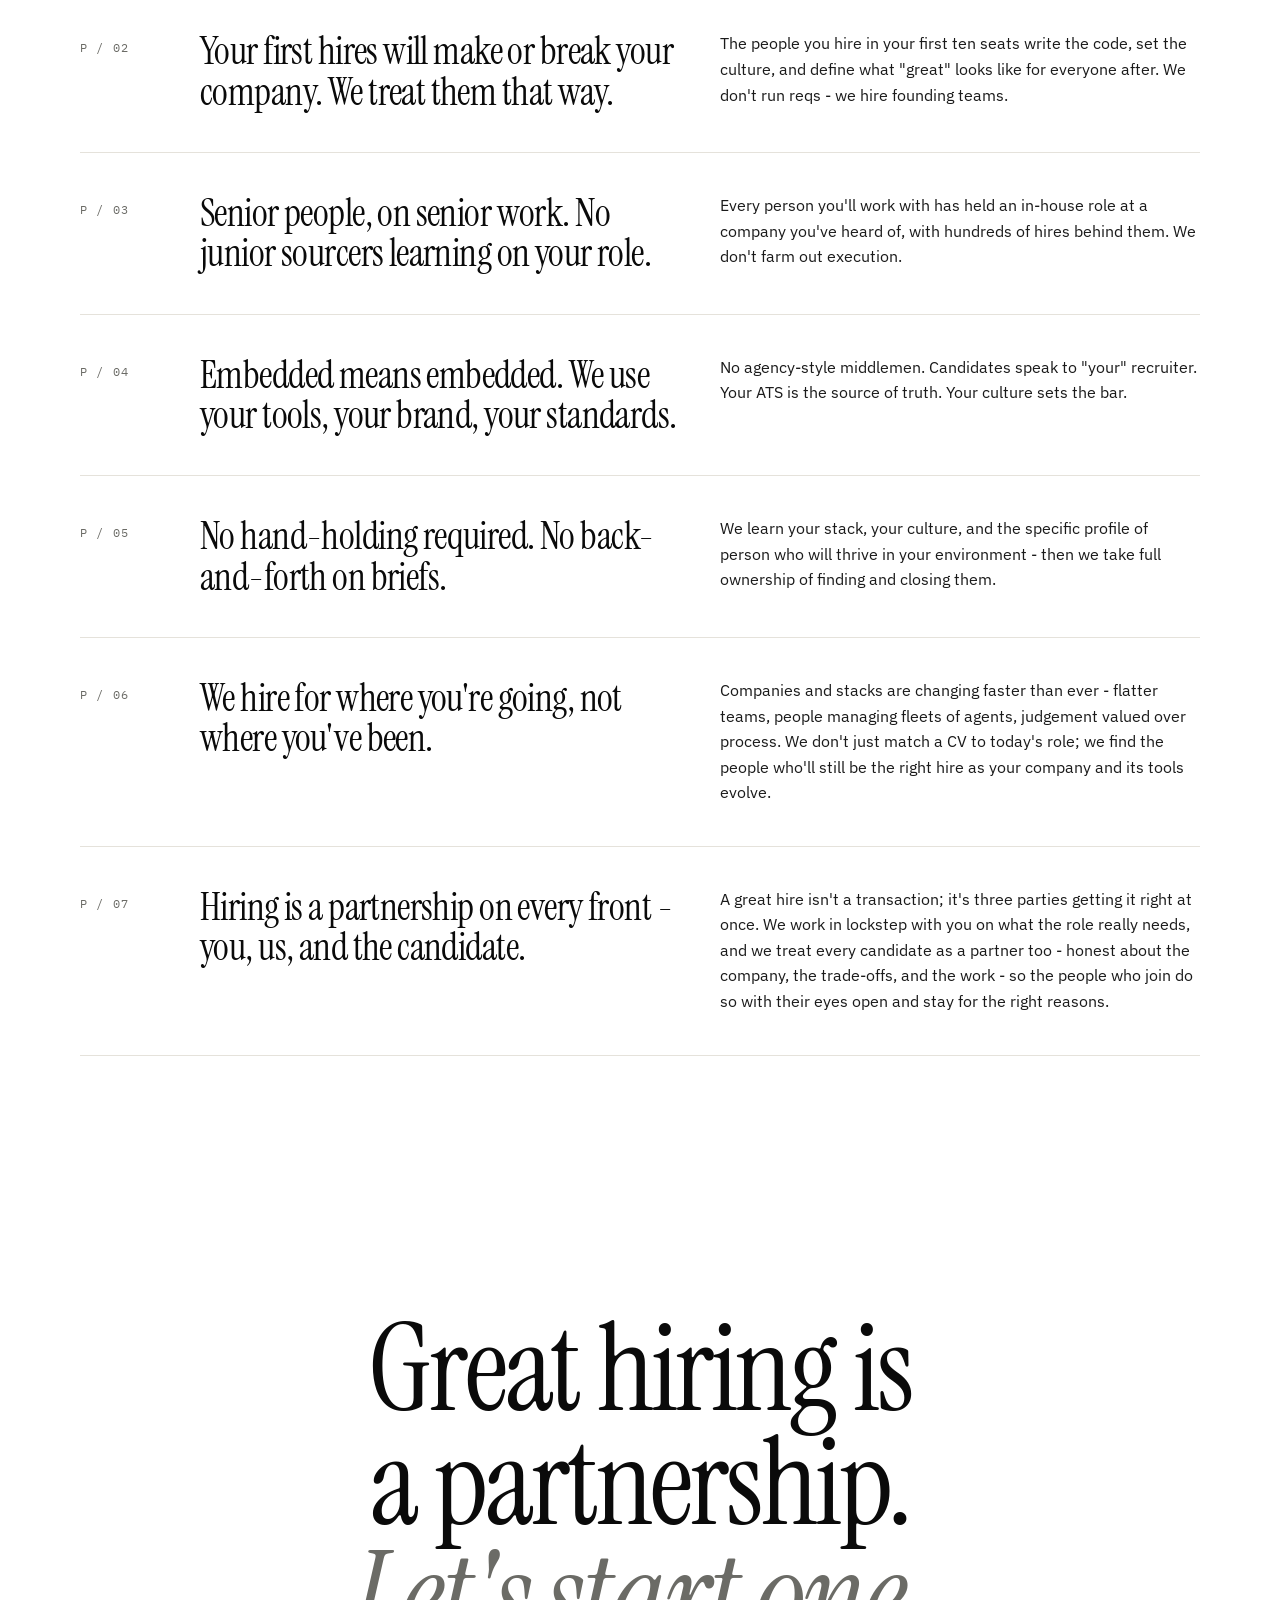
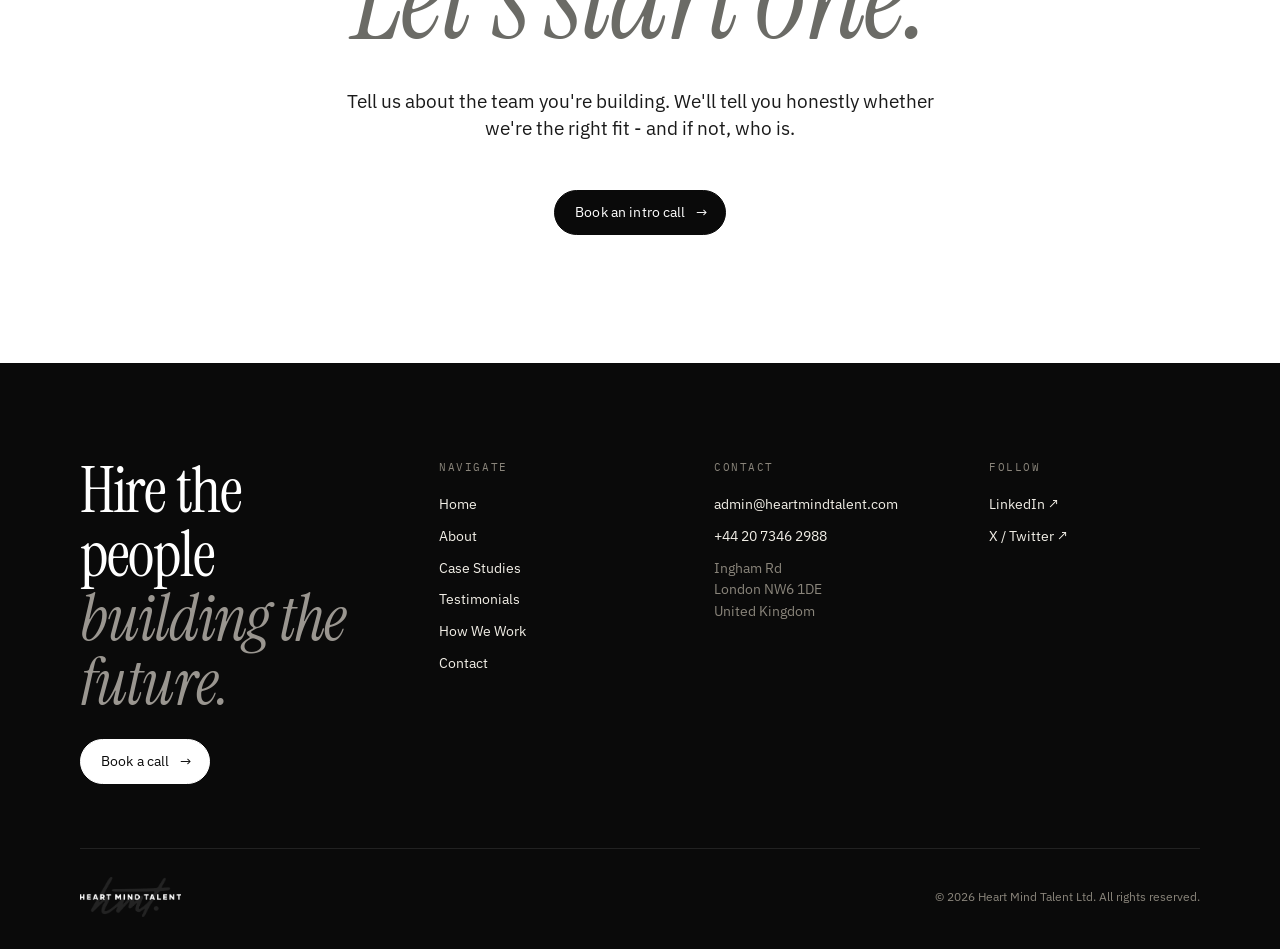
==== commit fa688b52: "Merge c7dfd7033a53cf570a1beefdaf4ece23c13e6c33 into dd7aacc989eed966df6c2aa1bc84707b4afbb174" ====
--- a/about.html
+++ b/about.html
@@ -4,19 +4,19 @@
 <meta charset="utf-8" />
 <meta name="viewport" content="width=device-width,initial-scale=1" />
 <title>About - Heart Mind Talent</title>
-<meta name="description" content="Specialist recruiters for foundational tech teams. Led by Lital Zigelboim-Dvir - formerly WhatsApp and Waze." />
+<meta name="description" content="Specialist recruiters for founding AI and deep-tech teams, seed to Series B. Led by Lital Zigelboim-Dvir - formerly WhatsApp and Waze." />
 <link rel="canonical" href="https://heartmindtalent.com/about" />
 <meta property="og:type" content="website" />
 <meta property="og:site_name" content="Heart Mind Talent" />
 <meta property="og:title" content="About - Heart Mind Talent" />
-<meta property="og:description" content="Specialist recruiters for foundational tech teams. Led by Lital Zigelboim-Dvir - formerly WhatsApp and Waze." />
+<meta property="og:description" content="Specialist recruiters for founding AI and deep-tech teams, seed to Series B. Led by Lital Zigelboim-Dvir - formerly WhatsApp and Waze." />
 <meta property="og:url" content="https://heartmindtalent.com/about" />
 <meta property="og:image" content="https://heartmindtalent.com/assets/photos/team-couch.jpg" />
 <meta property="og:image:width" content="1600" />
 <meta property="og:image:height" content="1067" />
 <meta name="twitter:card" content="summary_large_image" />
 <meta name="twitter:title" content="About - Heart Mind Talent" />
-<meta name="twitter:description" content="Specialist recruiters for foundational tech teams. Led by Lital Zigelboim-Dvir - formerly WhatsApp and Waze." />
+<meta name="twitter:description" content="Specialist recruiters for founding AI and deep-tech teams, seed to Series B. Led by Lital Zigelboim-Dvir - formerly WhatsApp and Waze." />
 <meta name="twitter:image" content="https://heartmindtalent.com/assets/photos/team-couch.jpg" />
 <link rel="preconnect" href="https://fonts.googleapis.com">
 <link rel="preconnect" href="https://fonts.gstatic.com" crossorigin>
@@ -127,7 +127,7 @@
         <span class="eyebrow">About · Heart Mind Talent</span>
       </div>
       <h1 class="display reveal" style="max-width: 18ch;">
-        Specialist recruiters <em>for foundational tech teams.</em>
+        Specialist recruiters <em>for founding AI and deep-tech teams.</em>
       </h1>
       <p class="lede reveal" style="margin-top: clamp(32px, 4vw, 56px); max-width: 70ch; color: var(--ink);">
         Our recruiters have hired top AI Engineers and Researchers from <em style="font-style: italic;">OpenAI, DeepMind, Google, Meta</em> and the leading startups defining the frontier. We know what great talent looks like - and we know how to get them for you.
@@ -174,10 +174,15 @@
         </div>
 
         <div class="team-card">
-          <div class="slot"><img src="assets/photos/gibran.jpg" alt="Gibran Visram" loading="lazy" decoding="async" /></div>
-          <div class="name">Gibran Visram</div>
-          <div class="role">Senior recruiter</div>
-          <div class="li"><a href="https://www.linkedin.com/in/gibran-visram/" target="_blank" rel="noopener">LinkedIn ↗</a></div>
+          <div class="slot"><img src="assets/photos/maryna.jpg" alt="Maryna Krasochka" loading="lazy" decoding="async" /></div>
+          <div class="name">Maryna Krasochka</div>
+          <div class="role">Founding Talent Partner</div>
+        </div>
+
+        <div class="team-card">
+          <div class="slot"><img src="assets/photos/michaela.jpg" alt="Michaela Wareham" loading="lazy" decoding="async" /></div>
+          <div class="name">Michaela Wareham</div>
+          <div class="role">Senior Talent Partner</div>
         </div>
 
         <div class="team-card">
@@ -216,8 +221,8 @@
         </div>
 
         <div class="team-card">
-          <div class="slot"><img src="assets/photos/matt.jpg" alt="Matt McCourt" loading="lazy" decoding="async" /></div>
-          <div class="name">Matt McCourt</div>
+          <div class="slot"><img src="assets/photos/matt.jpg" alt="Mark McCourt" loading="lazy" decoding="async" /></div>
+          <div class="name">Mark McCourt</div>
           <div class="role">Senior recruiter</div>
           <div class="li"><a href="https://www.linkedin.com/in/mark-mccourt-20232968/" target="_blank" rel="noopener">LinkedIn ↗</a></div>
         </div>
@@ -287,7 +292,7 @@
         Tell us about the team you're building. We'll tell you honestly whether we're the right fit - and if not, who is.
       </p>
       <div style="margin-top: 48px; display:flex; gap: 16px; justify-content: center; flex-wrap: wrap;">
-        <a href="contact.html#book" class="cta">Book an intro call <span class="cta__arrow">→</span></a>
+        <a href="https://calendar.app.google/wt2yxnA5KH1h99Gd8" target="_blank" rel="noopener" class="cta">Book an intro call <span class="cta__arrow">→</span></a>
       </div>
     </div>
   </section>
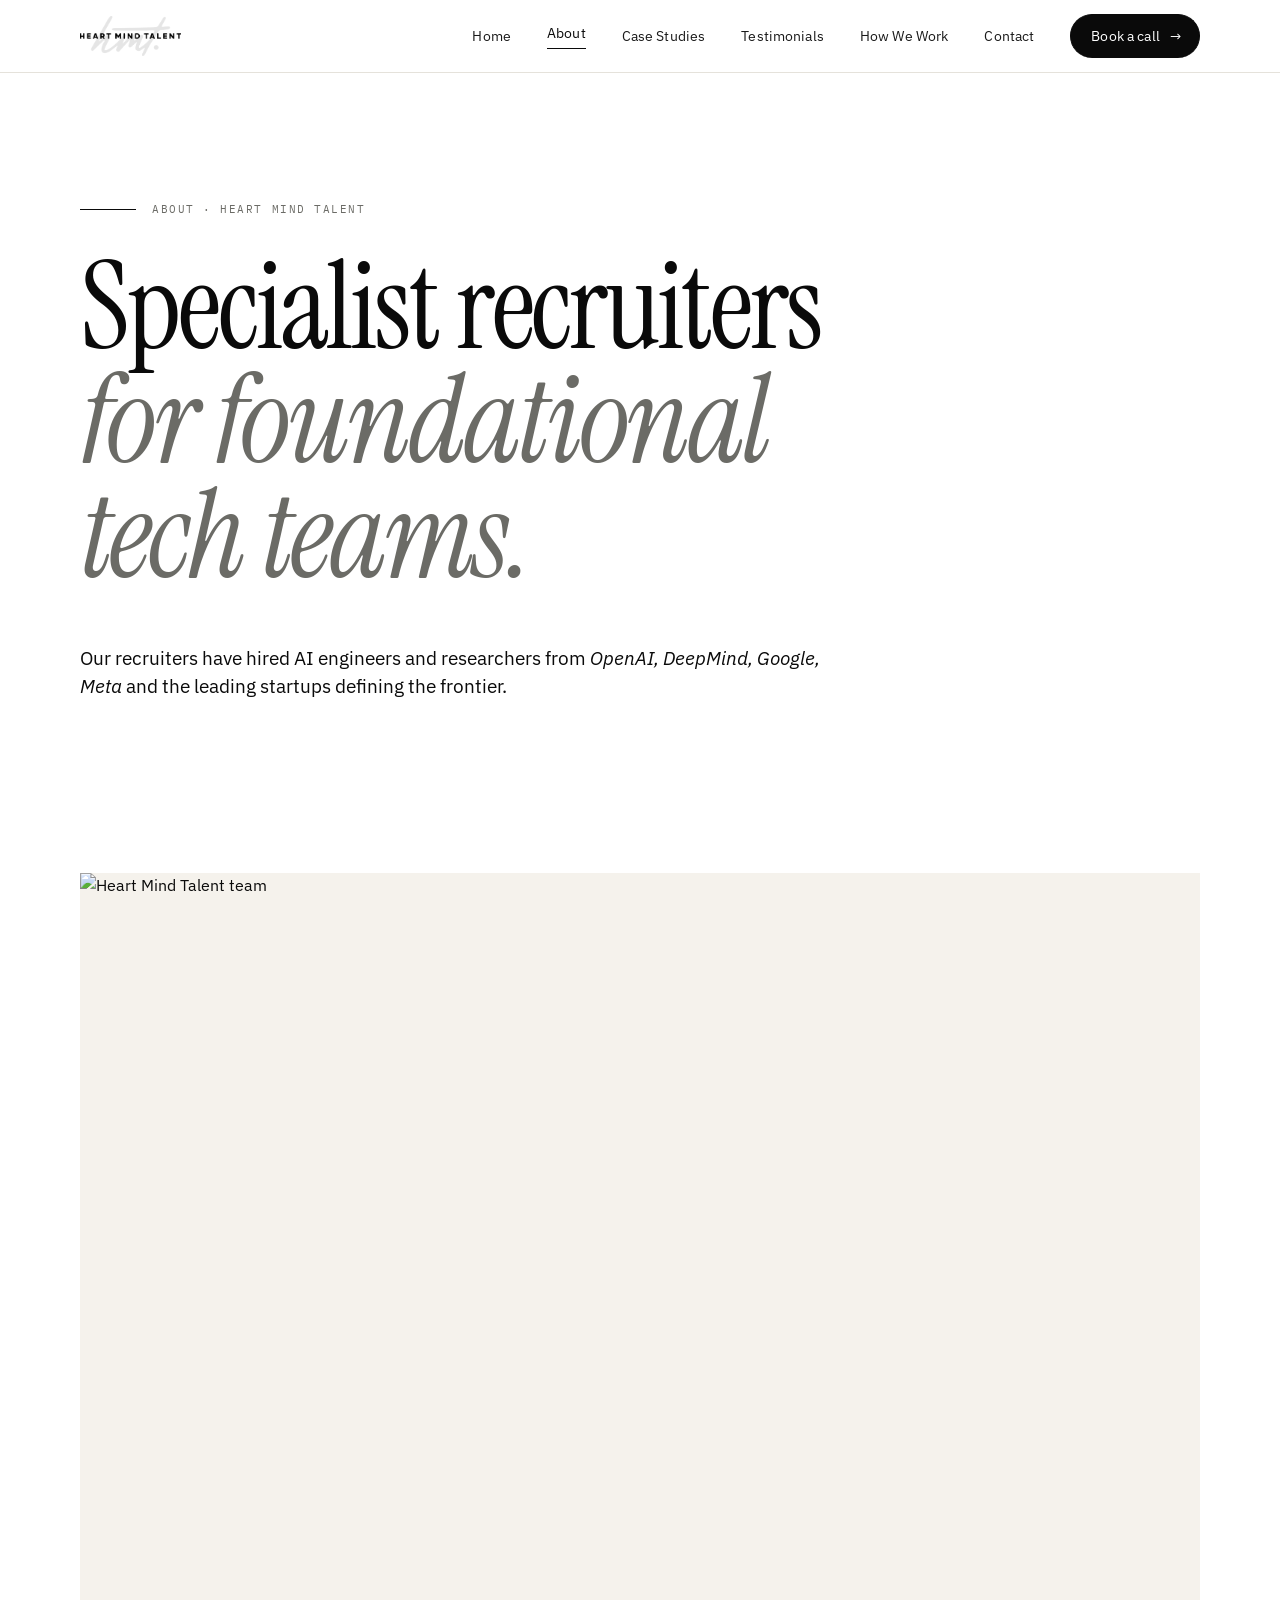
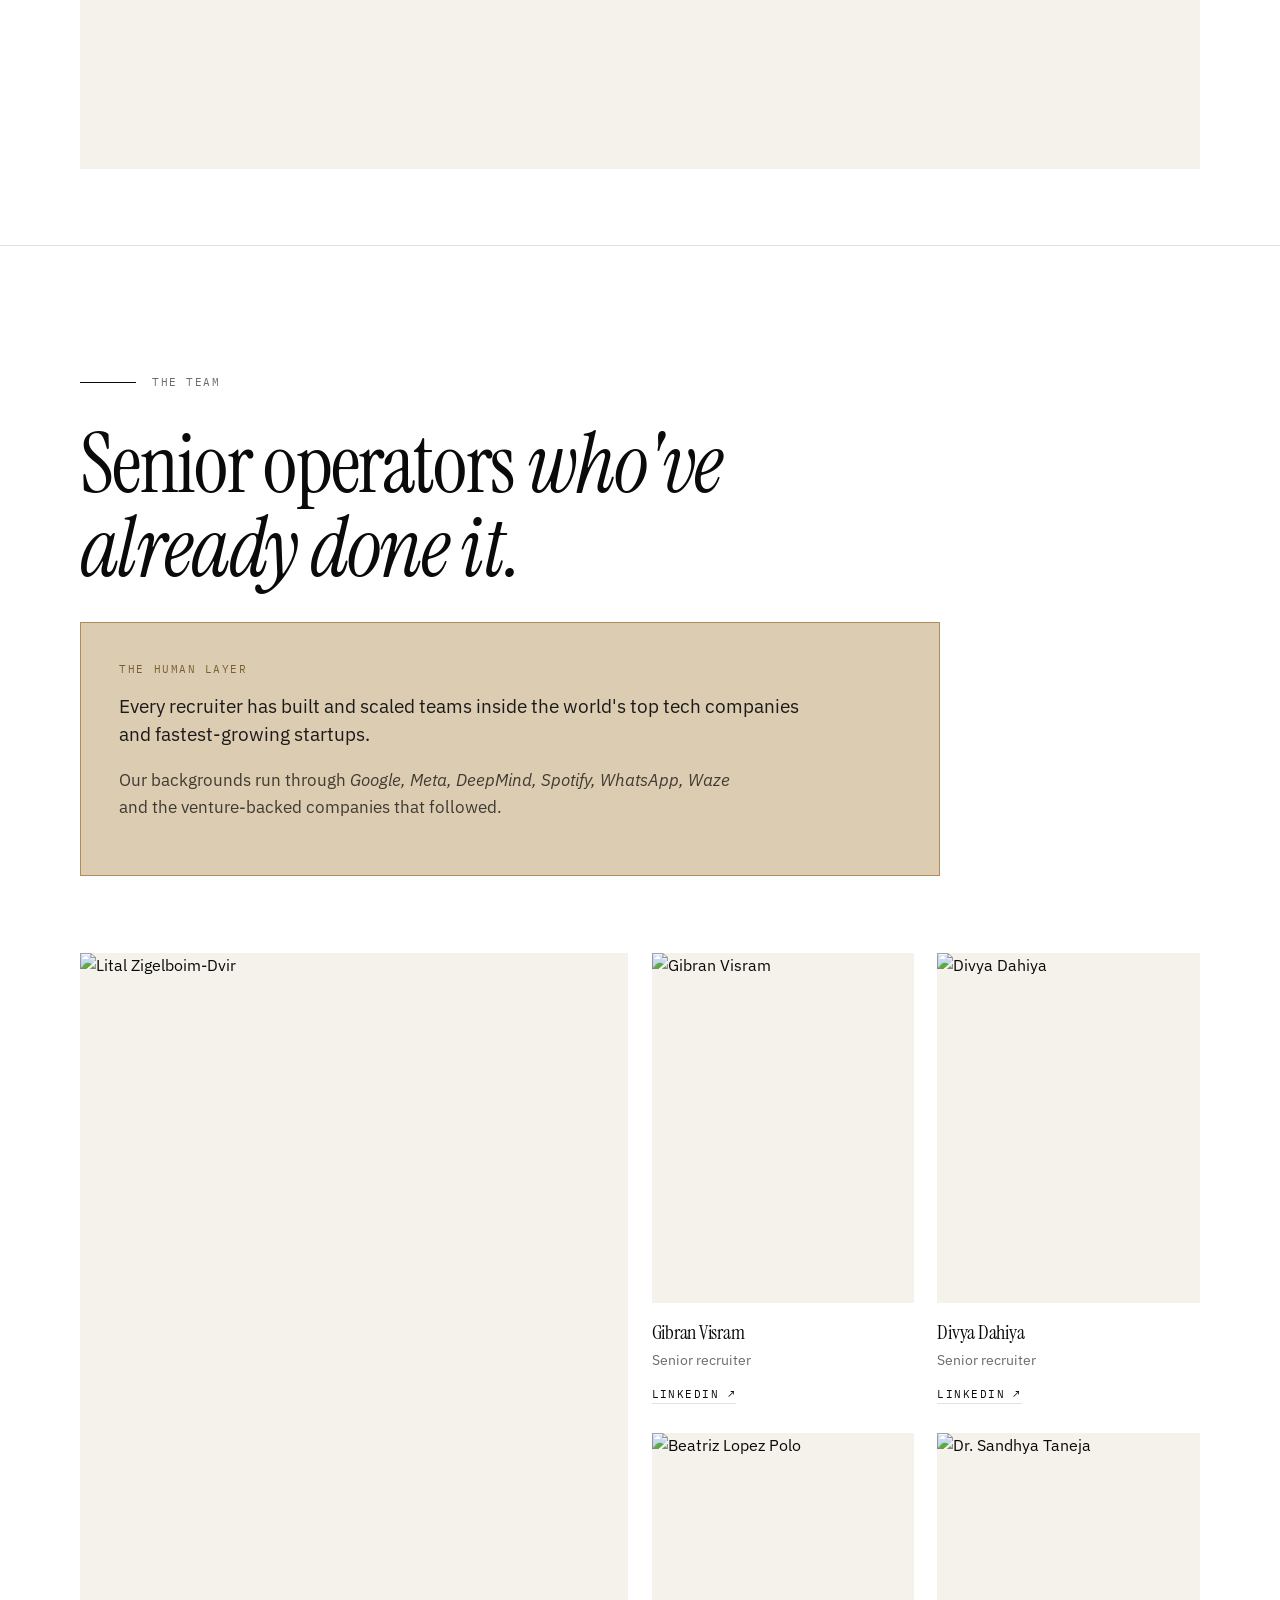
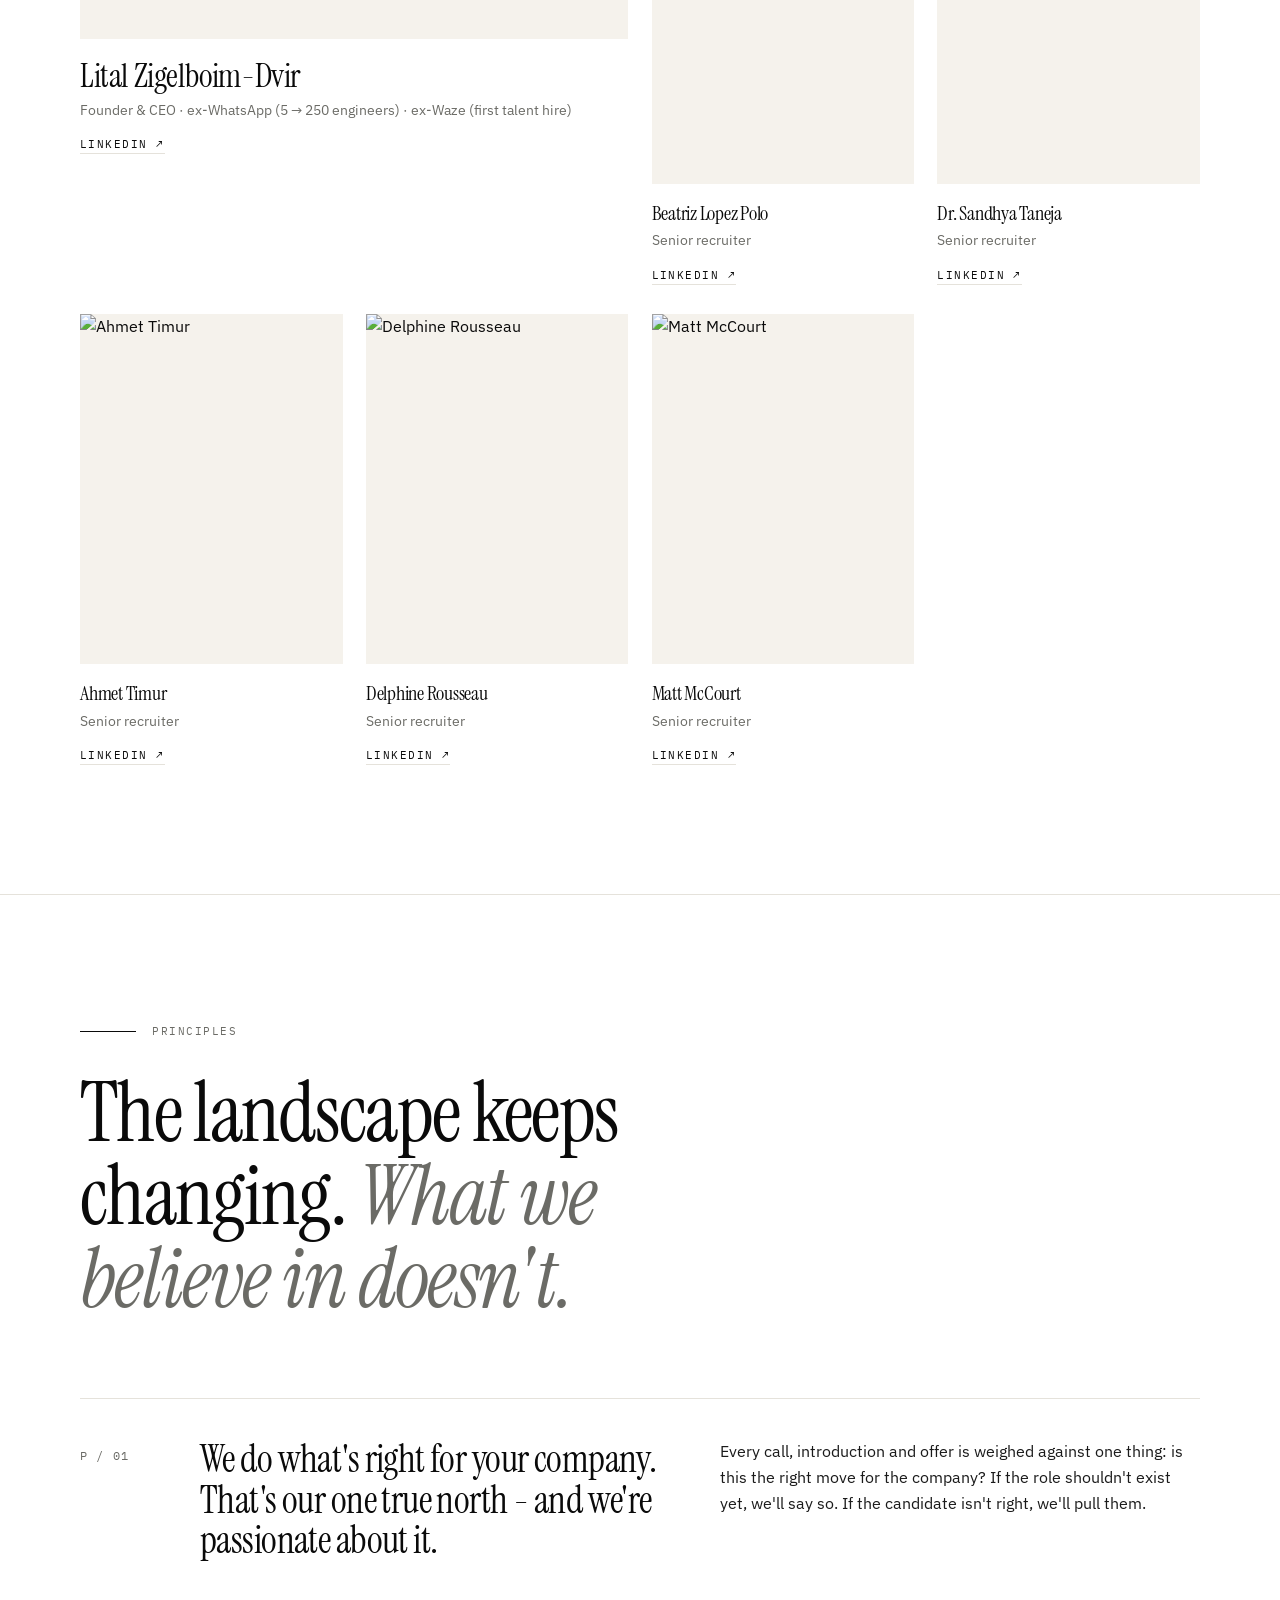
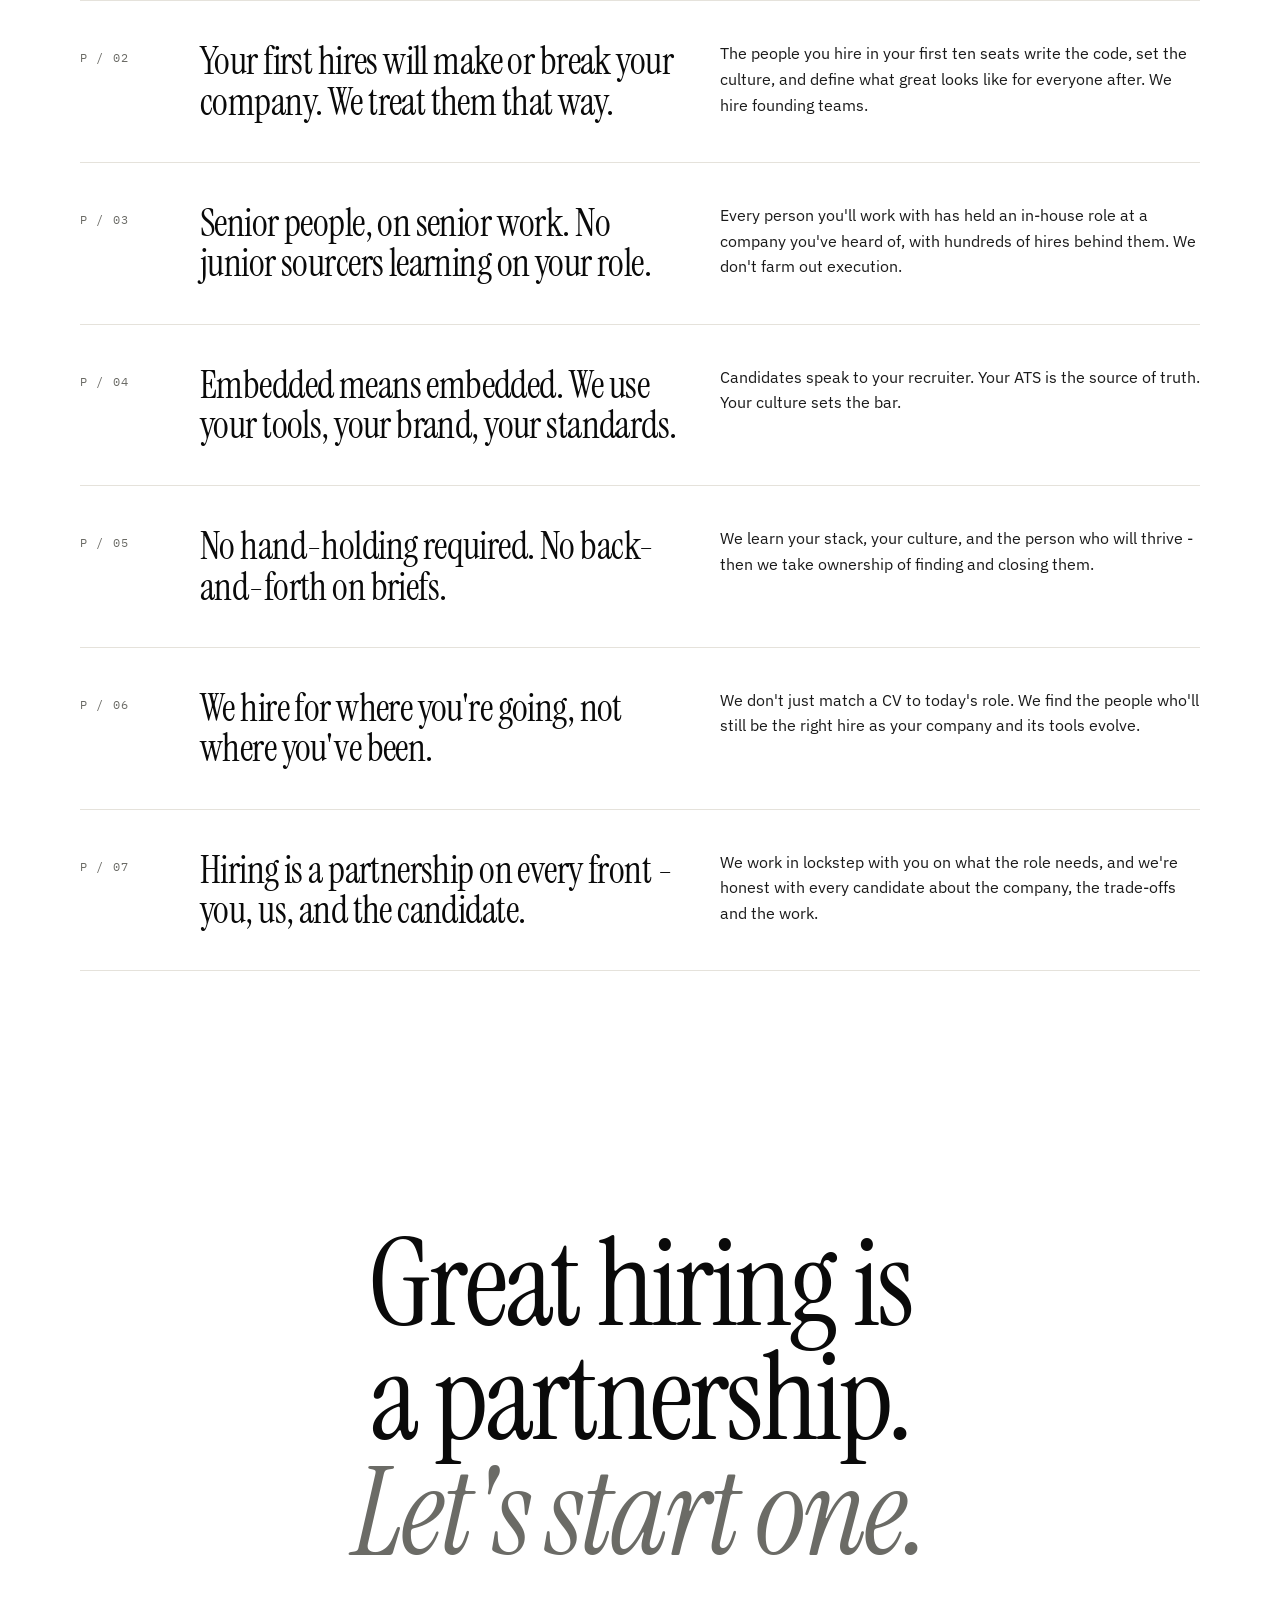
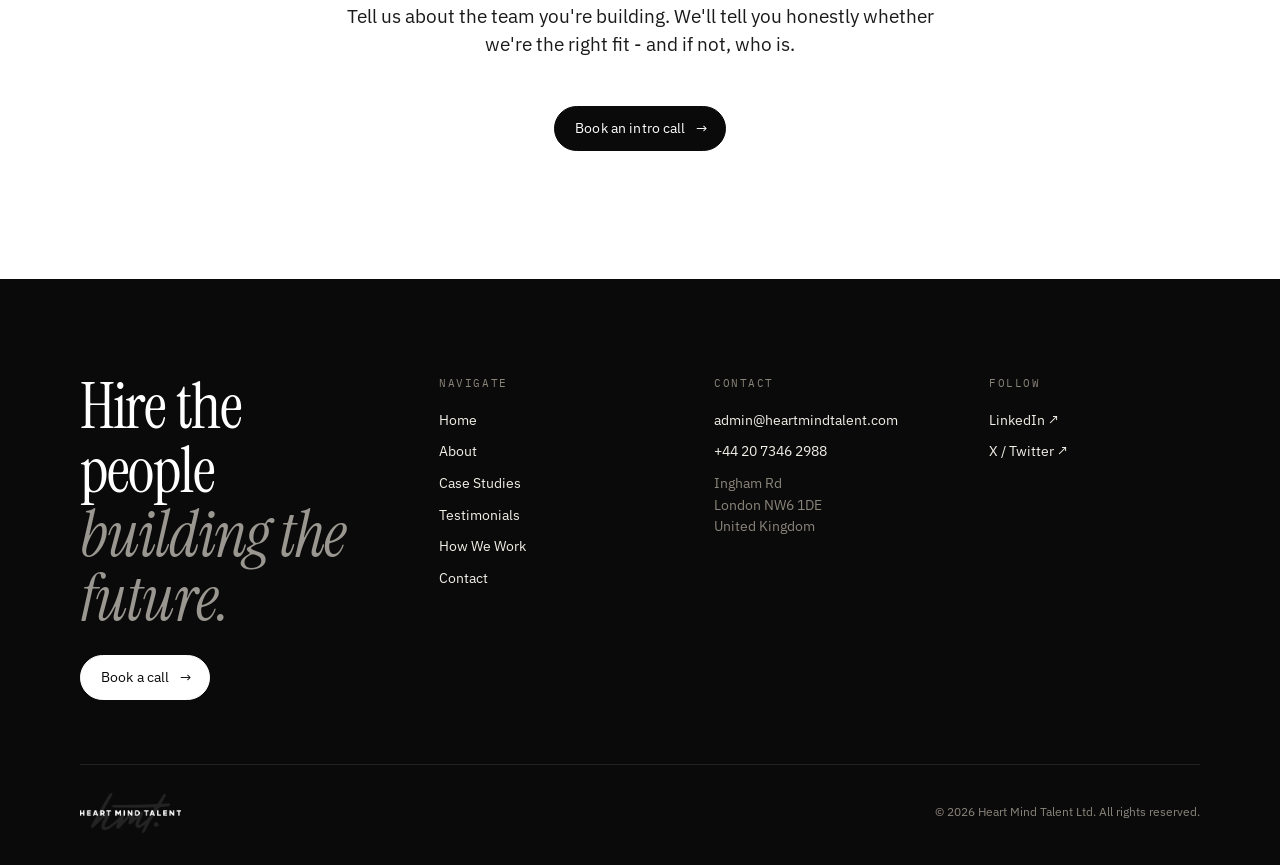
==== commit 390e3c0c: "Site update: recruitment architecture diagram with motion, Insights LinkedIn cards, approved copy - " ====
--- a/about.html
+++ b/about.html
@@ -4,19 +4,19 @@
 <meta charset="utf-8" />
 <meta name="viewport" content="width=device-width,initial-scale=1" />
 <title>About - Heart Mind Talent</title>
-<meta name="description" content="Specialist recruiters for founding AI and deep-tech teams, seed to Series B. Led by Lital Zigelboim-Dvir - formerly WhatsApp and Waze." />
+<meta name="description" content="Specialist recruiters for foundational tech teams. Led by Lital Zigelboim-Dvir - formerly WhatsApp and Waze." />
 <link rel="canonical" href="https://heartmindtalent.com/about" />
 <meta property="og:type" content="website" />
 <meta property="og:site_name" content="Heart Mind Talent" />
 <meta property="og:title" content="About - Heart Mind Talent" />
-<meta property="og:description" content="Specialist recruiters for founding AI and deep-tech teams, seed to Series B. Led by Lital Zigelboim-Dvir - formerly WhatsApp and Waze." />
+<meta property="og:description" content="Specialist recruiters for foundational tech teams. Led by Lital Zigelboim-Dvir - formerly WhatsApp and Waze." />
 <meta property="og:url" content="https://heartmindtalent.com/about" />
 <meta property="og:image" content="https://heartmindtalent.com/assets/photos/team-couch.jpg" />
 <meta property="og:image:width" content="1600" />
 <meta property="og:image:height" content="1067" />
 <meta name="twitter:card" content="summary_large_image" />
 <meta name="twitter:title" content="About - Heart Mind Talent" />
-<meta name="twitter:description" content="Specialist recruiters for founding AI and deep-tech teams, seed to Series B. Led by Lital Zigelboim-Dvir - formerly WhatsApp and Waze." />
+<meta name="twitter:description" content="Specialist recruiters for foundational tech teams. Led by Lital Zigelboim-Dvir - formerly WhatsApp and Waze." />
 <meta name="twitter:image" content="https://heartmindtalent.com/assets/photos/team-couch.jpg" />
 <link rel="preconnect" href="https://fonts.googleapis.com">
 <link rel="preconnect" href="https://fonts.gstatic.com" crossorigin>
@@ -127,10 +127,10 @@
         <span class="eyebrow">About · Heart Mind Talent</span>
       </div>
       <h1 class="display reveal" style="max-width: 18ch;">
-        Specialist recruiters <em>for founding AI and deep-tech teams.</em>
+        Specialist recruiters <em>for foundational tech teams.</em>
       </h1>
       <p class="lede reveal" style="margin-top: clamp(32px, 4vw, 56px); max-width: 70ch; color: var(--ink);">
-        Our recruiters have hired top AI Engineers and Researchers from <em style="font-style: italic;">OpenAI, DeepMind, Google, Meta</em> and the leading startups defining the frontier. We know what great talent looks like - and we know how to get them for you.
+        Our recruiters have hired AI engineers and researchers from <em style="font-style: italic;">OpenAI, DeepMind, Google, Meta</em> and the leading startups defining the frontier.
       </p>
     </div>
   </section>
@@ -154,12 +154,15 @@
       <h2 class="h-xl reveal" style="max-width: 18ch;">
         Senior operators <em>who've already done it.</em>
       </h2>
-      <p class="lede reveal" style="margin-top: 24px; max-width: 64ch;">
-        Every recruiter on the team has built and scaled teams inside the world's top tech companies and fastest-growing startups. We know what great looks like at every level - because we've hired it before.
+      <div class="reveal hmt-human-band" style="margin-top: 32px; background:#DCCDB2; border:1px solid #B08D57; padding: clamp(24px, 3vw, 40px); max-width: 860px;">
+      <div class="mono" style="font-size:11px;letter-spacing:.14em;text-transform:uppercase;color:#7A5F33;margin-bottom:14px;">The human layer</div>
+      <p class="lede" style="margin-top: 0; max-width: 64ch;">
+        Every recruiter has built and scaled teams inside the world's top tech companies and fastest-growing startups.
       </p>
-      <p class="reveal" style="margin-top: 20px; max-width: 64ch; font-size: 17px; line-height: 1.55; color: var(--ink-2);">
-        Collectively, our backgrounds run through <em style="font-style: italic;">Google, Meta, DeepMind, Spotify, WhatsApp, Waze</em> and a long list of the venture-backed companies that came after them. The companies on the other side of the table are familiar territory - we've sat in those seats, hired into those teams, and know exactly what good looks like.
+      <p style="margin-top: 16px; max-width: 64ch; font-size: 17px; line-height: 1.55; color: #3F3A32;">
+        Our backgrounds run through <em style="font-style: italic;">Google, Meta, DeepMind, Spotify, WhatsApp, Waze</em> and the venture-backed companies that followed.
       </p>
+      </div>
 
       <div class="team-grid reveal" style="margin-top: clamp(48px, 6vw, 80px);">
 
@@ -174,15 +177,10 @@
         </div>
 
         <div class="team-card">
-          <div class="slot"><img src="assets/photos/maryna.jpg" alt="Maryna Krasochka" loading="lazy" decoding="async" /></div>
-          <div class="name">Maryna Krasochka</div>
-          <div class="role">Founding Talent Partner</div>
-        </div>
-
-        <div class="team-card">
-          <div class="slot"><img src="assets/photos/michaela.jpg" alt="Michaela Wareham" loading="lazy" decoding="async" /></div>
-          <div class="name">Michaela Wareham</div>
-          <div class="role">Senior Talent Partner</div>
+          <div class="slot"><img src="assets/photos/gibran.jpg" alt="Gibran Visram" loading="lazy" decoding="async" /></div>
+          <div class="name">Gibran Visram</div>
+          <div class="role">Senior recruiter</div>
+          <div class="li"><a href="https://www.linkedin.com/in/gibran-visram/" target="_blank" rel="noopener">LinkedIn ↗</a></div>
         </div>
 
         <div class="team-card">
@@ -221,8 +219,8 @@
         </div>
 
         <div class="team-card">
-          <div class="slot"><img src="assets/photos/matt.jpg" alt="Mark McCourt" loading="lazy" decoding="async" /></div>
-          <div class="name">Mark McCourt</div>
+          <div class="slot"><img src="assets/photos/matt.jpg" alt="Matt McCourt" loading="lazy" decoding="async" /></div>
+          <div class="name">Matt McCourt</div>
           <div class="role">Senior recruiter</div>
           <div class="li"><a href="https://www.linkedin.com/in/mark-mccourt-20232968/" target="_blank" rel="noopener">LinkedIn ↗</a></div>
         </div>
@@ -246,12 +244,12 @@
         <div class="step reveal">
           <div class="step__num">P / 01</div>
           <div class="step__title">We do what's right for your company. That's our one true north - and we're passionate about it.</div>
-          <div class="step__body">Every call, every introduction, every offer is judged against one thing: is this the right move for the company we're working with? If the role shouldn't exist yet, we'll say so. If the candidate isn't right, we'll pull them - even if they've cleared every loop. Doing the right thing compounds.</div>
+          <div class="step__body">Every call, introduction and offer is weighed against one thing: is this the right move for the company? If the role shouldn't exist yet, we'll say so. If the candidate isn't right, we'll pull them.</div>
         </div>
         <div class="step reveal">
           <div class="step__num">P / 02</div>
           <div class="step__title">Your first hires will make or break your company. We treat them that way.</div>
-          <div class="step__body">The people you hire in your first ten seats write the code, set the culture, and define what "great" looks like for everyone after. We don't run reqs - we hire founding teams.</div>
+          <div class="step__body">The people you hire in your first ten seats write the code, set the culture, and define what great looks like for everyone after. We hire founding teams.</div>
         </div>
         <div class="step reveal">
           <div class="step__num">P / 03</div>
@@ -261,22 +259,22 @@
         <div class="step reveal">
           <div class="step__num">P / 04</div>
           <div class="step__title">Embedded means embedded. We use your tools, your brand, your standards.</div>
-          <div class="step__body">No agency-style middlemen. Candidates speak to "your" recruiter. Your ATS is the source of truth. Your culture sets the bar.</div>
+          <div class="step__body">Candidates speak to your recruiter. Your ATS is the source of truth. Your culture sets the bar.</div>
         </div>
         <div class="step reveal">
           <div class="step__num">P / 05</div>
           <div class="step__title">No hand-holding required. No back-and-forth on briefs.</div>
-          <div class="step__body">We learn your stack, your culture, and the specific profile of person who will thrive in your environment - then we take full ownership of finding and closing them.</div>
+          <div class="step__body">We learn your stack, your culture, and the person who will thrive - then we take ownership of finding and closing them.</div>
         </div>
         <div class="step reveal">
           <div class="step__num">P / 06</div>
           <div class="step__title">We hire for where you're going, not where you've been.</div>
-          <div class="step__body">Companies and stacks are changing faster than ever - flatter teams, people managing fleets of agents, judgement valued over process. We don't just match a CV to today's role; we find the people who'll still be the right hire as your company and its tools evolve.</div>
+          <div class="step__body">We don't just match a CV to today's role. We find the people who'll still be the right hire as your company and its tools evolve.</div>
         </div>
         <div class="step reveal">
           <div class="step__num">P / 07</div>
           <div class="step__title">Hiring is a partnership on every front - you, us, and the candidate.</div>
-          <div class="step__body">A great hire isn't a transaction; it's three parties getting it right at once. We work in lockstep with you on what the role really needs, and we treat every candidate as a partner too - honest about the company, the trade-offs, and the work - so the people who join do so with their eyes open and stay for the right reasons.</div>
+          <div class="step__body">We work in lockstep with you on what the role needs, and we're honest with every candidate about the company, the trade-offs and the work.</div>
         </div>
       </div>
     </div>
@@ -292,7 +290,7 @@
         Tell us about the team you're building. We'll tell you honestly whether we're the right fit - and if not, who is.
       </p>
       <div style="margin-top: 48px; display:flex; gap: 16px; justify-content: center; flex-wrap: wrap;">
-        <a href="https://calendar.app.google/wt2yxnA5KH1h99Gd8" target="_blank" rel="noopener" class="cta">Book an intro call <span class="cta__arrow">→</span></a>
+        <a class='cta' href='contact.html#book'>Book an intro call <span class="cta__arrow">→</span></a>
       </div>
     </div>
   </section>
--- a/assets/styles.css
+++ b/assets/styles.css
@@ -899,3 +899,26 @@
   /* Comfortable side gutters */
   .wrap { padding: 0 18px; }
 }
+
+/* Home hero italic line — sits under the live H1, does not change the 1fr 1fr row or image */
+.hero__italic {
+  font-family: var(--serif);
+  font-style: italic;
+  font-weight: 400;
+  font-size: clamp(22px, 2.4vw, 32px);
+  line-height: 1.2;
+  letter-spacing: -0.015em;
+  color: var(--ink);
+  margin: clamp(16px, 2vw, 28px) 0 0;
+}
+
+/* Trust line — Yuval, 12 Nov 2026 */
+.trust-line {
+  margin: 20px 0 0;
+  font-family: var(--sans);
+  font-size: clamp(16px, 1.3vw, 18px);
+  line-height: 1.5;
+  color: var(--ink);
+  max-width: 56ch;
+  text-wrap: pretty;
+}
